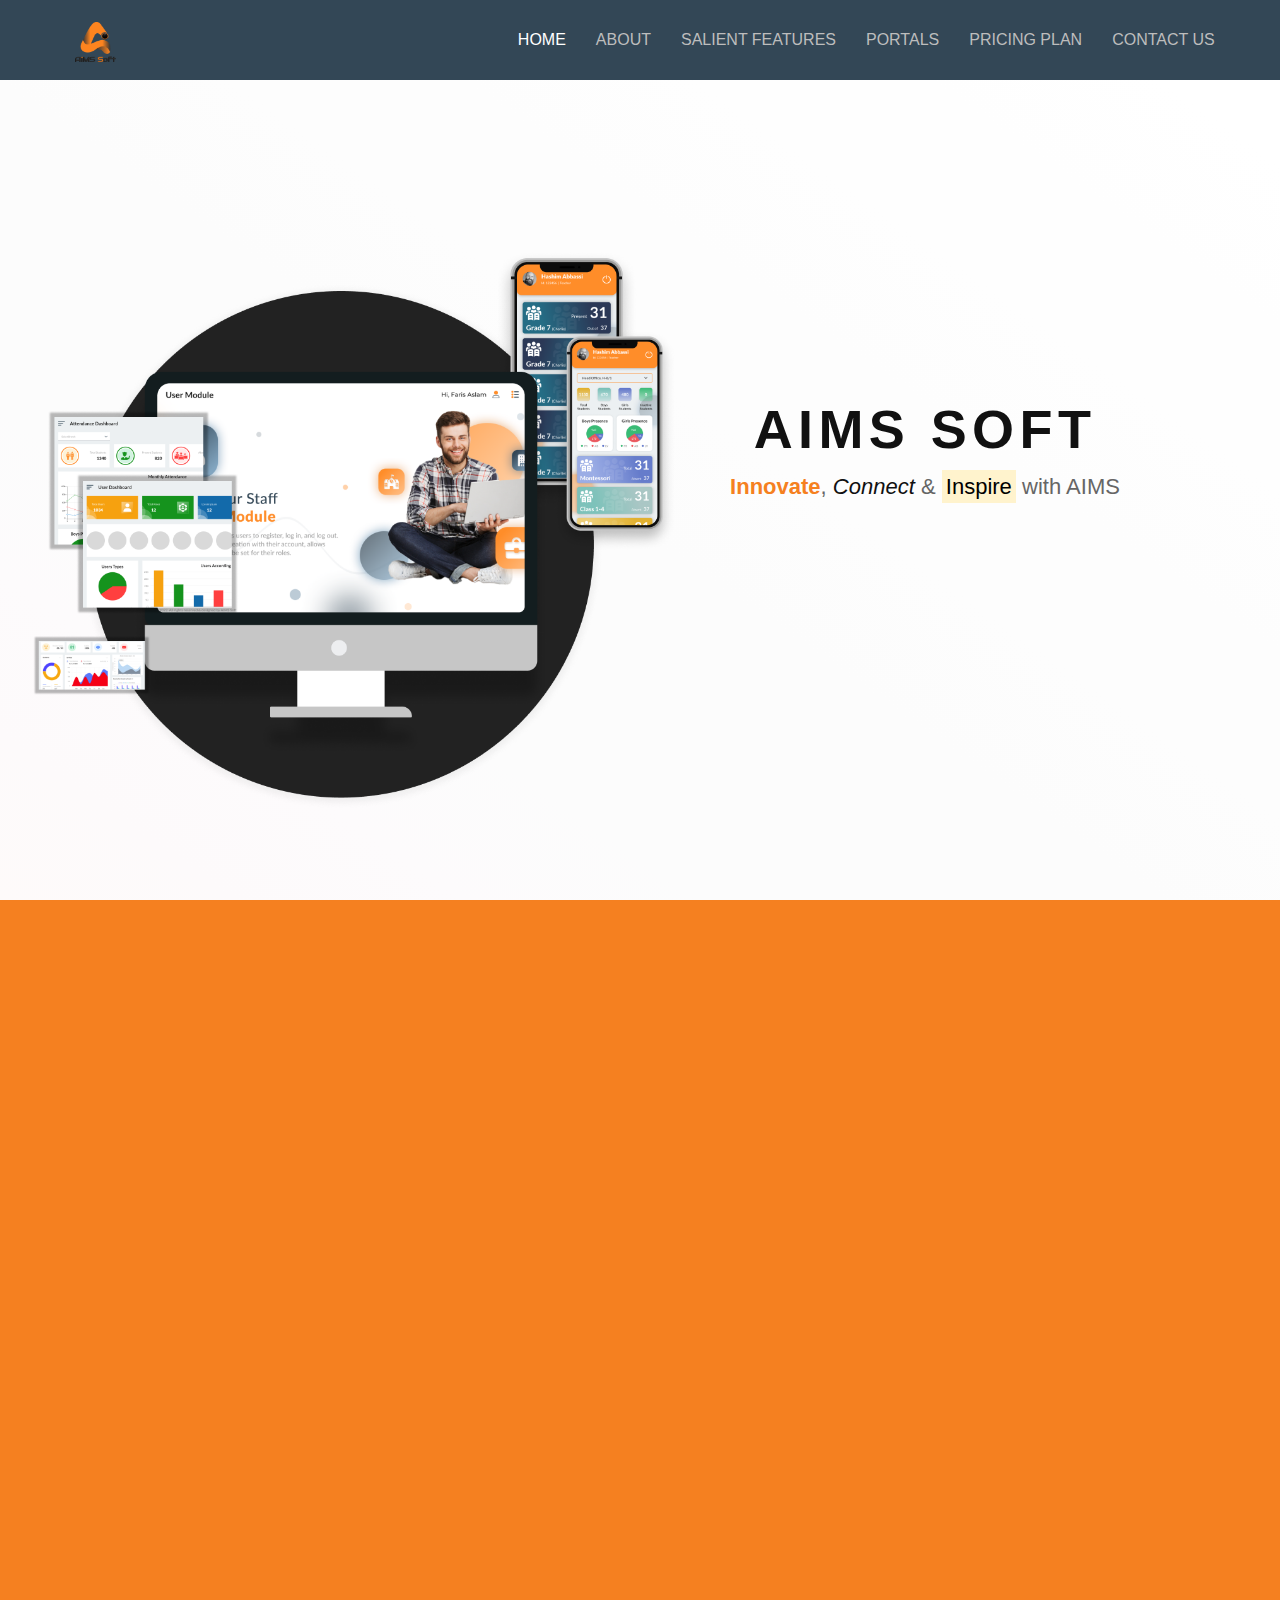
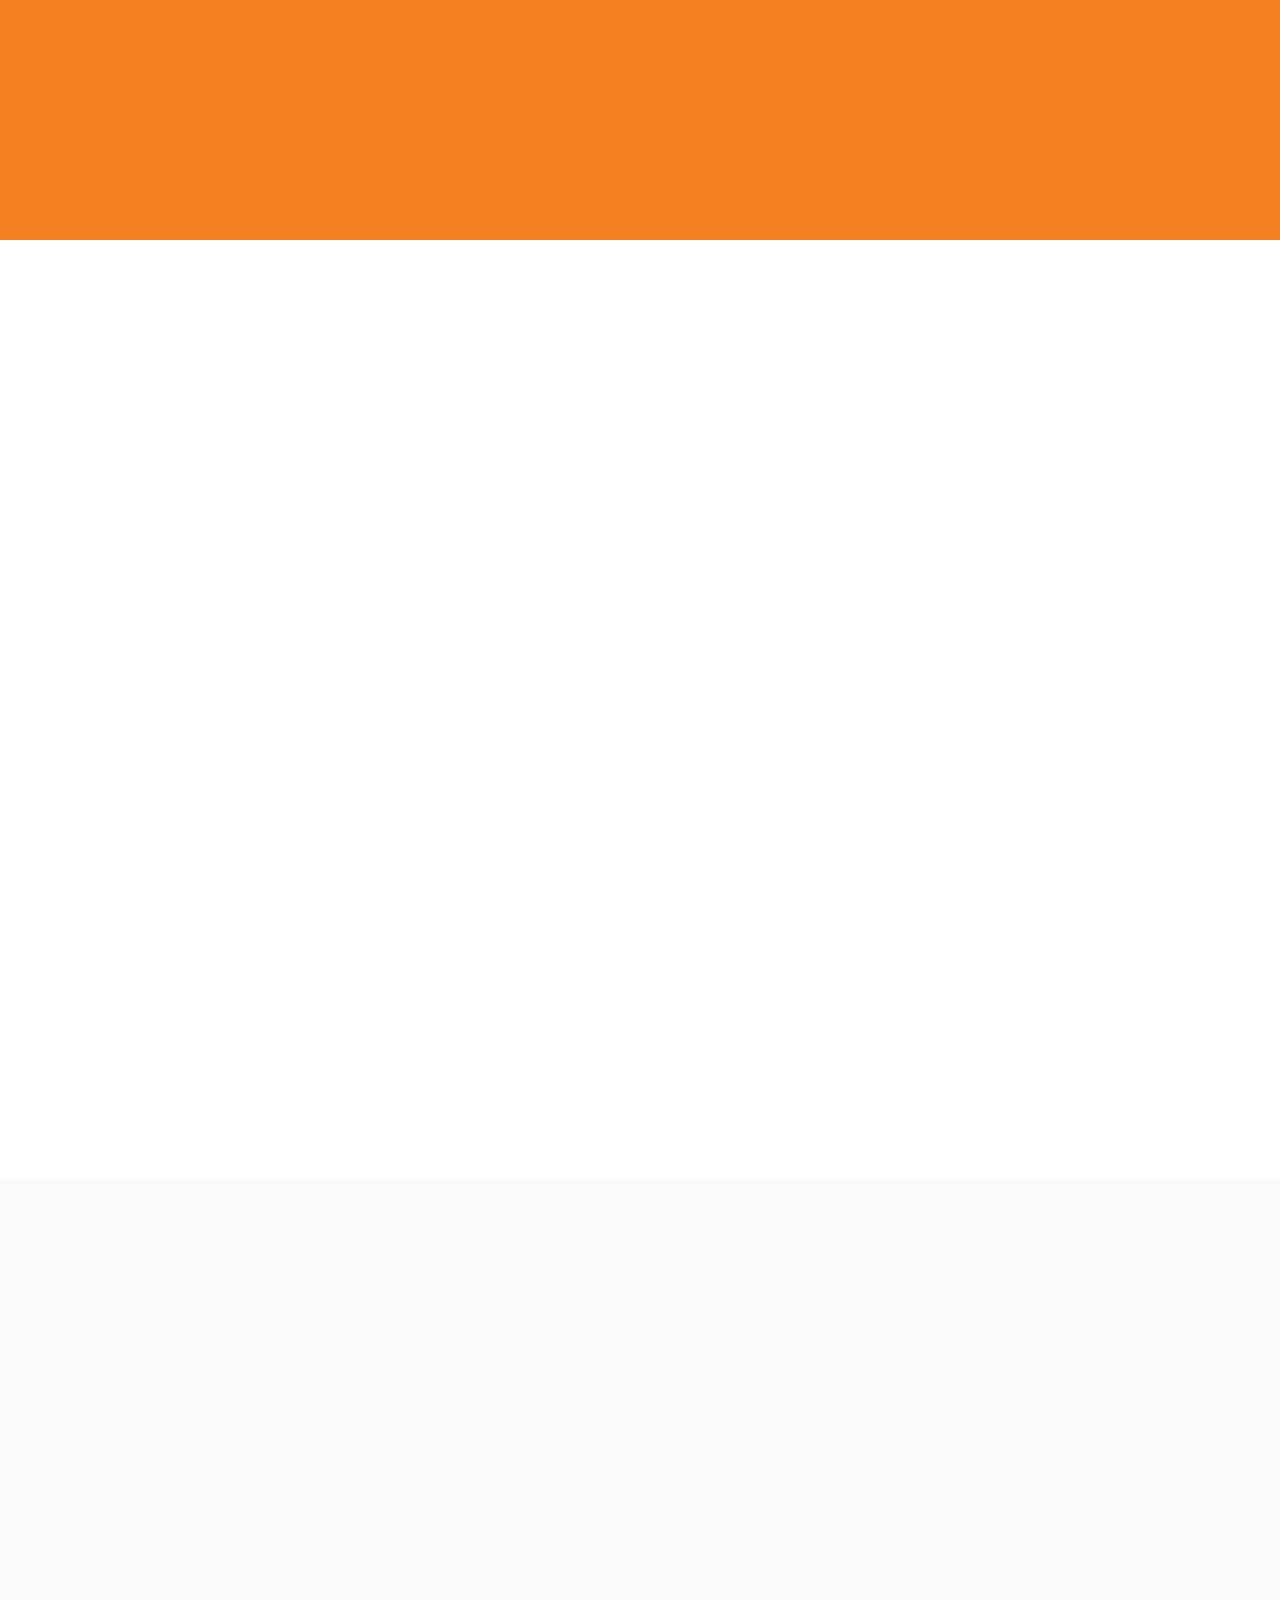
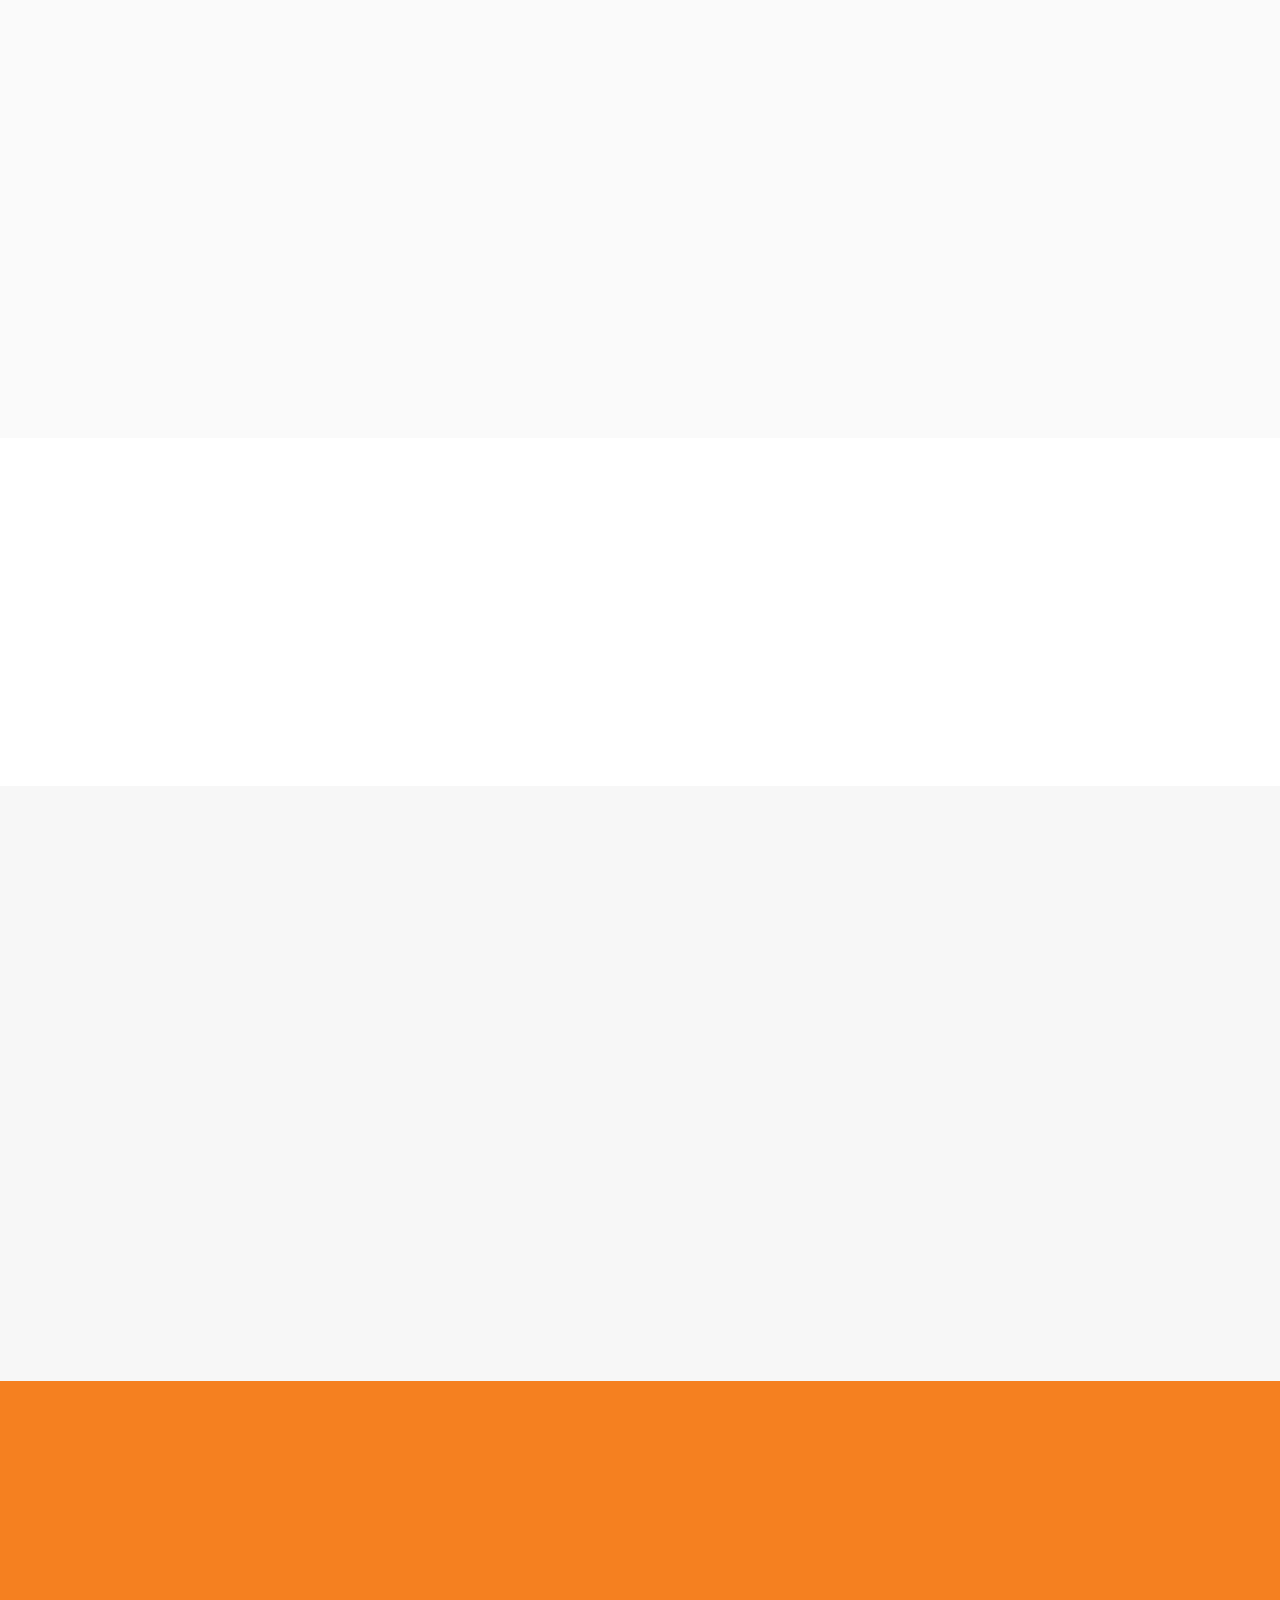
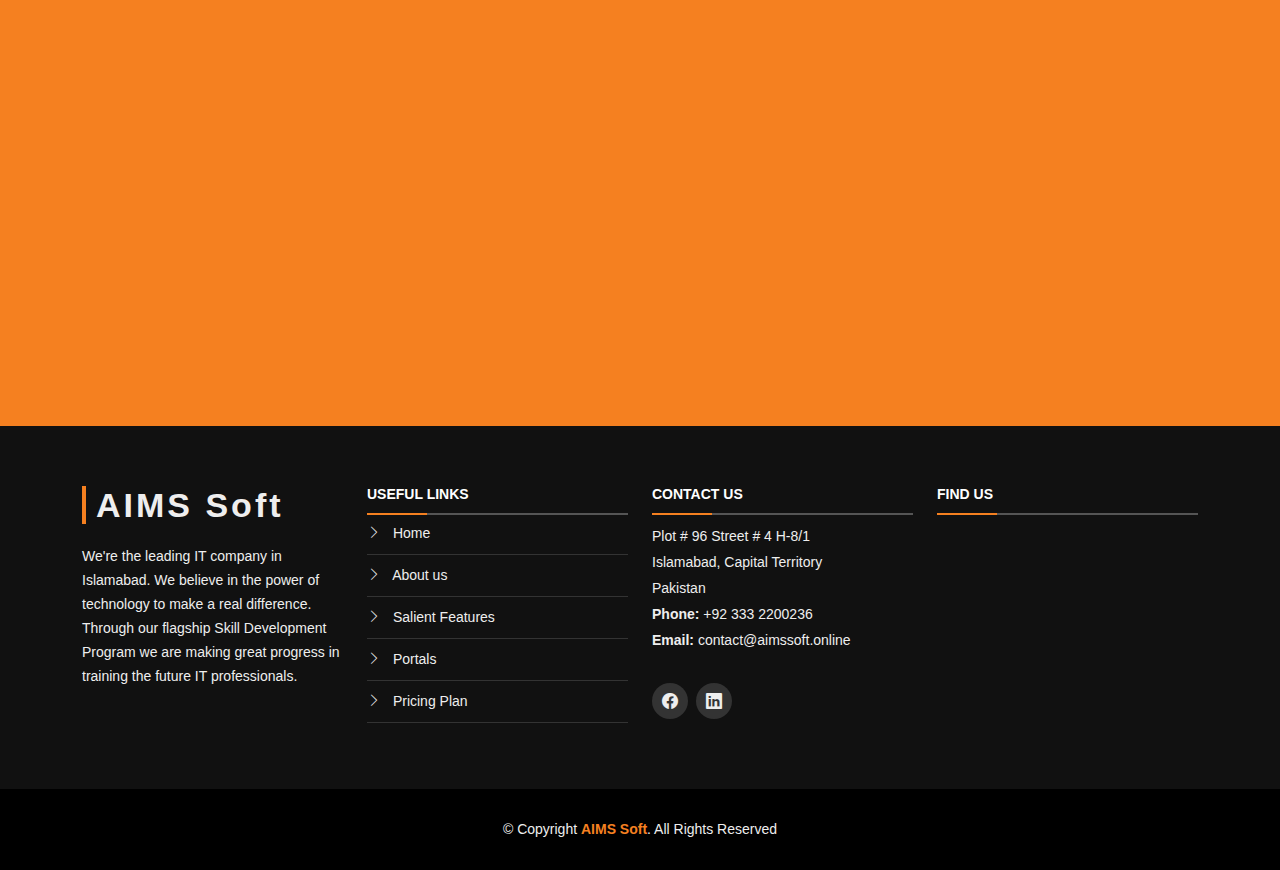
==== school.html @ 1de7d354 "initial commit" ====
<!DOCTYPE html>
<html lang="en">
  <head>
    <meta charset="utf-8" />
    <meta content="width=device-width, initial-scale=1.0" name="viewport" />

    <title>AimsSoft</title>
    <meta content="" name="description" />
    <meta content="" name="keywords" />

    <!-- Favicons -->
    <link href="assets/img/favicon.png" rel="icon" />
    <link href="assets/img/apple-touch-icon.png" rel="apple-touch-icon" />

    <!-- Google Fonts -->
    <link
      href="https://fonts.googleapis.com/css?family=Open+Sans:300,300i,400,400i,700,700i|Montserrat:300,400,500,700|Dosis:300,400,500,700|Roboto:300,400,500,700"
      rel="stylesheet"
    />

    <!-- Vendor CSS Files -->
    <link href="assets/vendor/animate.css/animate.min.css" rel="stylesheet" />
    <link href="assets/vendor/aos/aos.css" rel="stylesheet" />
    <link
      href="assets/vendor/bootstrap/css/bootstrap.min.css"
      rel="stylesheet"
    />
    <link
      href="assets/vendor/bootstrap-icons/bootstrap-icons.css"
      rel="stylesheet"
    />
    <link
      href="assets/vendor/glightbox/css/glightbox.min.css"
      rel="stylesheet"
    />
    <link href="assets/vendor/swiper/swiper-bundle.min.css" rel="stylesheet" />

    <!-- Template Main CSS File -->
    <link href="assets/css/style.css" rel="stylesheet" />
    <link href="assets/css/products.css" rel="stylesheet" />

    <!-- =======================================================
  * Template Name: BizPage - v5.11.0
  * Template URL: https://bootstrapmade.com/bizpage-bootstrap-business-template/
  * Author: BootstrapMade.com
  * License: https://bootstrapmade.com/license/
  ======================================================== -->
  </head>

  <body>
    <!-- ======= Header ======= -->
    <header
      id="header"
      class="fixed-top d-flex align-items-center header-transparent"
    >
      <div class="container-fluid">
        <div class="row justify-content-center align-items-center">
          <div
            class="col-xl-11 d-flex align-items-center justify-content-between"
          >
            <h1 class="logo">
              <a href="index.html"
                ><img
                  src="assets/img/home/logo1.1.png"
                  width="100%"
                  height="auto"
                  alt=""
              /></a>
            </h1>
            <!-- Uncomment below if you prefer to use an image logo -->
            <!-- <a href="index.html" class="logo"><img src="assets/img/logo.png" alt="" class="img-fluid"></a>-->

            <nav id="navbar" class="navbar">
              <ul>
                <li>
                  <a class="nav-link scrollto active" href="#hero">Home</a>
                </li>
                <li><a class="nav-link scrollto" href="#about">About</a></li>
                <li>
                  <a class="nav-link scrollto" href="#services">Salient Features</a>
                </li>
                <li>
                  <a class="nav-link scrollto" href="#portfolio">Portals</a>
                </li>
                <li>
                  <a class="nav-link scrollto" href="#clients">Pricing Plan</a>
                </li>
                <li>
                  <a class="nav-link scrollto" href="#clients">Contact Us</a>
                </li>
              </ul>
              <i class="bi bi-list mobile-nav-toggle"></i>
            </nav>
            <!-- .navbar -->
          </div>
        </div>
      </div>
    </header>
    <!-- End Header -->

    <!-- ======= hero Section ======= -->
    <section id="hero" class="bg-home">
      <div class="container w-100">
        <div class="row h-100">
        
          <div class="col-md-6">
            <div
              class="d-flex flex-column justify-content-center align-items-center h-100"
            >
              <div class="infinityShape d-flex text-center">
                <img
                  src="assets/img/home/main.png"
                  alt=""
                  height="100%"
                  width="auto"
                />
              </div>
            </div>
          </div>
          <div class="col-md-6 ps-5 pe-5">
            <div class="d-flex flex-column justify-content-center h-100">
              <div class="pt-5 pb-5">
                <h2 class="text-second-color">AIMS SOFT</h2>
                <div class="subheading">
                  <strong class="text-first-color">Innovate</strong>,
                  <em class="text-second-color">Connect</em> &
                  <mark>Inspire</mark> with AIMS
                </div>
              </div>
            </div>
          </div>
        </div>
      </div>
    </section>
    <!-- End Hero Section -->

    <main id="main">
      <!-- ======= About Us Section ======= -->
      <section id="about">
        <div class="container pt-5 pb-5" data-aos="fade-up">
          <div class="d-flex flex-column justify-content-around h-100">
            <header class="section-header-black">
              <div class="row">
                <div class="col-md-3">
                  <div class="row"></div>
                  <div class="row mt-4">
                    <div class="display-large text-white">About Us</div>
                    <div class="subheading text-second-color">
                      <!-- A STARTUP ON A MISSION -->
                      & HOW WE WORK
                    </div>
                  </div>
                  <div class="row">
                    <div class="offset-md-3 col-md-8 mt-5">
                      <div class="row">
                        <div class="col-md-12 mb-5 bg-secondColor box shadow-1">
                          <div class="display-1 text-white">Impactful</div>
                          <div class="top-border-white pb-2"></div>
                          <div class="display-text-2 text-white">
                            These six steps succinctly capture the essence of
                            our development process, and easily understood by
                            clients and stakeholders
                          </div>
                        </div>
                      </div>
                    </div>
                  </div>
                </div>
                <div class="col-md-9">
                  <div class="row">
                    <div class="col-md-4">
                      <img src="assets/img/about/work1.png" alt="" />
                    </div>
                    <div class="col-md-4">
                      <img src="assets/img/about/work2.png" alt="" />
                    </div>
                    <div class="col-md-4">
                      <img src="assets/img/about/work3.png" alt="" />
                    </div>
                  </div>
                  <div class="row mt-5">
                    <div class="col-md-4">
                      <img src="assets/img/about/work4.png" alt="" />
                    </div>
                    <div class="col-md-4">
                      <img src="assets/img/about/work5.png" alt="" />
                    </div>
                    <div class="col-md-4">
                      <img src="assets/img/about/work6.png" alt="" />
                    </div>
                  </div>
                </div>
              </div>
            </header>
            <!-- about us content -->
            <div>
              <!-- <div class="row">
                <div class="offset-md-1 col-md-10">
                  <div class="row">
                    <div class="offset-md-1 col-md-3 mb-5 box">
                      <div class="display-1-white">Multiple Startups.</div>
                      <div class="top-border-orange pb-2"></div>
                      <div class="display-text-2 text-white">
                        Working on multiple startups, our leadership is striving
                        to generate more job opportunities.
                      </div>
                    </div>
                    <div
                      class="offset-md-1 col-md-3 mb-5 box bottom-right-border-orange"
                    >
                      <div class="display-1-white">Tech Driven.</div>
                      <div class="top-border-orange pb-2"></div>
                      <div class="display-text-2 text-white">
                        Keeping software & innovation at the forefront, we
                        believe in technology for change
                      </div>
                    </div>
                  </div>
                </div>
              </div> -->
            </div>
            <div class="section-footer"></div>
          </div>
        </div>
      </section>
      <!-- End About Us Section -->

      <!-- ======= Services Section ======= -->
      <section id="services">
        <div class="container pt-5 pb-5" data-aos="fade-up">
          <div class="row h-100">
            <div class="col-md-4 align-content-center">
              <div
                class="d-flex flex-column h-100 justify-content-center align-items-center"
              >
                <div class="circleShape d-flex justify-content-center">
                  <h2 class="h2White">Services</h2>
                </div>
              </div>
            </div>
            <div class="col-md-7 offset-md-1 align-content-center">
              <div class="d-flex">
                <div class="display-1-1">
                  We Provide
                  <span class="text-first-color"
                    >user-friendly, flexible, scalable</span
                  >
                  Solutions
                </div>
              </div>
              <div class="d-flex">
                <div class="display-large text-second-color">
                  Small Business / ERP Solutions
                </div>
              </div>
              <div class="row h-100">
                <div class="col-md-4 align-content-center">
                  <div class="d-flex flex-column h-100 align-items-center">
                    <div class="box shadow-3">
                      <div class="text-center">
                        <img
                          src="assets/img/services/webApp-1.png"
                          class="pb-3"
                          width="40%"
                          alt=""
                        />
                      </div>

                      <div
                        class="display-3 pt-1 text-center pb-2 top-border-grey"
                      >
                        Web Application
                      </div>
                      <div
                        class="display-text-1 top-border-grey text-second-color pt-2"
                      >
                        <ul>
                          <li>Attractive interface</li>
                          <li>Platform independent</li>
                          <li>Clean & Optimized code</li>
                          <li>Cutting edge technologies</li>
                        </ul>
                      </div>
                      <!-- <div class="discover-more mt-5 text-end"> -->
                        <!-- <a href="">discover more</a> -->
                      <!-- </div> -->
                    </div>
                  </div>
                </div>
                <div class="col-md-4 align-content-center">
                  <div class="d-flex flex-column h-100 align-items-center">
                    <div class="box shadow-3">
                      <div class="text-center">
                        <img
                          src="assets/img/services/mobile-app-1.png"
                          class="pb-3"
                          width="40%"
                          alt=""
                        />
                      </div>

                      <div
                        class="display-3 pt-1 text-center pb-2 top-border-grey"
                      >
                        Mobile Application
                      </div>
                      <div
                        class="display-text-1 top-border-grey text-second-color pt-2"
                      >
                        <ul>
                          <li>Attractive interface</li>
                          <li>Andiod / iOS independent</li>
                          <li>Clean & Optimized code</li>
                          <li>Cutting edge technologies</li>
                        </ul>
                      </div>
                      <!-- <div class="discover-more mt-4 text-end"> -->
                        <!-- <a href="">discover more</a> -->
                      <!-- </div> -->
                    </div>
                  </div>
                </div>
                <div class="col-md-4 align-content-center">
                  <div class="d-flex flex-column h-100 align-items-center">
                    <div class="box shadow-3">
                      <div class="text-center">
                        <img
                          src="assets/img/services/ecommerce-1.png"
                          class="pb-3"
                          width="40%"
                          alt=""
                        />
                      </div>

                      <div
                        class="display-3 pt-1 text-center pb-2 top-border-grey"
                      >
                        E-Commerce
                      </div>
                      <div
                        class="display-text-1 top-border-grey text-second-color pt-2"
                      >
                        <ul>
                          <li>Attractive interface</li>
                          <li>Platform independent</li>
                          <li>Clean & Optimized code</li>
                          <li>Secure payment integration</li>
                          <li>3rd Party Integration</li>
                        </ul>
                      </div>
                      <!-- <div class="discover-more mt-4 text-end"> -->
                        <!-- <a href="">discover more</a> -->
                      <!-- </div> -->
                    </div>
                  </div>
                </div>
              </div>
            </div>
          </div>

          <!-- <header class="section-header wow fadeInUp">
          <h3>Services</h3>
          <p>Laudem latine persequeris id sed, ex fabulas delectus quo. No vel partiendo abhorreant vituperatoribus, ad pro quaestio laboramus. Ei ubique vivendum pro. At ius nisl accusam lorenta zanos paradigno tridexa panatarel.</p>
        </header>

        <div class="row">

          <div class="col-lg-4 col-md-6 box" data-aos="fade-up" data-aos-delay="100">
            <div class="icon"><i class="bi bi-briefcase"></i></div>
            <h4 class="title"><a href="">Lorem Ipsum</a></h4>
            <p class="description">Voluptatum deleniti atque corrupti quos dolores et quas molestias excepturi sint occaecati cupiditate non provident</p>
          </div>
          <div class="col-lg-4 col-md-6 box" data-aos="fade-up" data-aos-delay="200">
            <div class="icon"><i class="bi bi-card-checklist"></i></div>
            <h4 class="title"><a href="">Dolor Sitema</a></h4>
            <p class="description">Minim veniam, quis nostrud exercitation ullamco laboris nisi ut aliquip ex ea commodo consequat tarad limino ata</p>
          </div>
          <div class="col-lg-4 col-md-6 box" data-aos="fade-up" data-aos-delay="300">
            <div class="icon"><i class="bi bi-bar-chart"></i></div>
            <h4 class="title"><a href="">Sed ut perspiciatis</a></h4>
            <p class="description">Duis aute irure dolor in reprehenderit in voluptate velit esse cillum dolore eu fugiat nulla pariatur</p>
          </div>
          <div class="col-lg-4 col-md-6 box" data-aos="fade-up" data-aos-delay="200">
            <div class="icon"><i class="bi bi-binoculars"></i></div>
            <h4 class="title"><a href="">Magni Dolores</a></h4>
            <p class="description">Excepteur sint occaecat cupidatat non proident, sunt in culpa qui officia deserunt mollit anim id est laborum</p>
          </div>
          <div class="col-lg-4 col-md-6 box" data-aos="fade-up" data-aos-delay="300">
            <div class="icon"><i class="bi bi-brightness-high"></i></div>
            <h4 class="title"><a href="">Nemo Enim</a></h4>
            <p class="description">At vero eos et accusamus et iusto odio dignissimos ducimus qui blanditiis praesentium voluptatum deleniti atque</p>
          </div>
          <div class="col-lg-4 col-md-6 box" data-aos="fade-up" data-aos-delay="400">
            <div class="icon"><i class="bi bi-calendar4-week"></i></div>
            <h4 class="title"><a href="">Eiusmod Tempor</a></h4>
            <p class="description">Et harum quidem rerum facilis est et expedita distinctio. Nam libero tempore, cum soluta nobis est eligendi</p>
          </div>

        </div> -->
        </div>
      </section>
      <!-- End Services Section -->

      <!-- ======= Call To Action Section ======= -->
      <!-- <section id="call-to-action">
      <div class="container text-center" data-aos="zoom-in">
        <h3>Call To Action</h3>
        <p> Duis aute irure dolor in reprehenderit in voluptate velit esse cillum dolore eu fugiat nulla pariatur. Excepteur sint occaecat cupidatat non proident, sunt in culpa qui officia deserunt mollit anim id est laborum.</p>
        <a class="cta-btn" href="#">Call To Action</a>
      </div>
    </section>End Call To Action Section -->

      <!-- ======= Skills Section ======= -->
      <!-- <section id="skills">
        <div class="container" data-aos="fade-up">
          <header class="section-header">
            <h3>Our Skills</h3>
            <p>
              Lorem ipsum dolor sit amet, consectetur adipiscing elit, sed do
              eiusmod tempor incididunt ut labore et dolore magna aliqua. Ut
              enim ad minim veniam, quis nostrud exercitation ullamco laboris
              nisi ut aliquip
            </p>
          </header>

          <div class="skills-content">
            <div class="progress">
              <div
                class="progress-bar bg-success"
                role="progressbar"
                aria-valuenow="100"
                aria-valuemin="0"
                aria-valuemax="100"
              >
                <span class="skill">HTML <i class="val">100%</i></span>
              </div>
            </div>

            <div class="progress">
              <div
                class="progress-bar bg-info"
                role="progressbar"
                aria-valuenow="90"
                aria-valuemin="0"
                aria-valuemax="100"
              >
                <span class="skill">CSS <i class="val">90%</i></span>
              </div>
            </div>

            <div class="progress">
              <div
                class="progress-bar bg-warning"
                role="progressbar"
                aria-valuenow="75"
                aria-valuemin="0"
                aria-valuemax="100"
              >
                <span class="skill">JavaScript <i class="val">75%</i></span>
              </div>
            </div>

            <div class="progress">
              <div
                class="progress-bar bg-danger"
                role="progressbar"
                aria-valuenow="55"
                aria-valuemin="0"
                aria-valuemax="100"
              >
                <span class="skill">Photoshop <i class="val">55%</i></span>
              </div>
            </div>
          </div>
        </div>
      </section> -->
      <!-- End Skills Section -->

      <!-- ======= Facts Section ======= -->
      <!-- <section id="facts">
        <div class="container" data-aos="fade-up">
          <header class="section-header">
            <h3>Facts</h3>
            <p>
              Sed ut perspiciatis unde omnis iste natus error sit voluptatem
              accusantium doloremque
            </p>
          </header>

          <div class="row counters">
            <div class="col-lg-3 col-6 text-center">
              <span
                data-purecounter-start="0"
                data-purecounter-end="232"
                data-purecounter-duration="1"
                class="purecounter"
              ></span>
              <p>Clients</p>
            </div>

            <div class="col-lg-3 col-6 text-center">
              <span
                data-purecounter-start="0"
                data-purecounter-end="421"
                data-purecounter-duration="1"
                class="purecounter"
              ></span>
              <p>Projects</p>
            </div>

            <div class="col-lg-3 col-6 text-center">
              <span
                data-purecounter-start="0"
                data-purecounter-end="1364"
                data-purecounter-duration="1"
                class="purecounter"
              ></span>
              <p>Hours Of Support</p>
            </div>

            <div class="col-lg-3 col-6 text-center">
              <span
                data-purecounter-start="0"
                data-purecounter-end="38"
                data-purecounter-duration="1"
                class="purecounter"
              ></span>
              <p>Hard Workers</p>
            </div>
          </div>

          <div class="facts-img">
            <img src="assets/img/facts-img.png" alt="" class="img-fluid" />
          </div>
        </div>
      </section> -->
      <!-- End Facts Section -->

      <!-- ======= Portfolio Section ======= -->
      <section id="portfolio" class="section-bg">
        <div class="container" data-aos="fade-up">
          <div
            class="d-flex flex-column justify-content-between align-content-center mt-5"
          >
            <div class="d-flex justify-content-center">
              <header class="section-header">
                <h3>Our Products</h3>
              </header>
            </div>

            <!-- product slider -->
            <div class="row d-flex align-items-center mt-5">
              <div
                class="col-1 d-flex align-items-center justify-content-center"
              >
                <a
                  role="button"
                  data-bs-target="#carouselExampleIndicators"
                  data-bs-slide="prev"
                >
                  <div class="carousel-nav-icon">
                    <svg
                      xmlns="http://www.w3.org/2000/svg"
                      viewBox="0 0 129 129"
                      xmlns:xlink="http://www.w3.org/1999/xlink"
                    >
                      <path
                        d="m88.6,121.3c0.8,0.8 1.8,1.2 2.9,1.2s2.1-0.4 2.9-1.2c1.6-1.6 1.6-4.2 0-5.8l-51-51 51-51c1.6-1.6 1.6-4.2 0-5.8s-4.2-1.6-5.8,0l-54,53.9c-1.6,1.6-1.6,4.2 0,5.8l54,53.9z"
                      />
                    </svg>
                  </div>
                </a>
              </div>
              <div class="col-10">
                <!--Start carousel-->
                <div
                  id="carouselExampleIndicators"
                  class="carousel slide"
                  data-bs-ride="carousel"
                >
                  <div class="carousel-inner">
                    <div class="carousel-item active">
                      <div class="row">
                        <div
                          style="
                            background-image: url('assets/img/product/product1.png');
                          "
                          class="col-12 col-md d-flex align-items-center justify-content-center"
                        ></div>
                        <div
                          style="
                            background-image: url('assets/img/product/product2.png');
                          "
                          class="col-12 col-md d-flex align-items-center justify-content-center"
                        ></div>
                        <div
                          style="
                            background-image: url('assets/img/product/product3.png');
                          "
                          class="col-12 col-md d-flex align-items-center justify-content-center"
                          class="col-12 col-md d-flex align-items-center justify-content-center"
                        >
                          <h3 class="text-white">Text in the panel.</h3>
                        </div>
                      </div>
                    </div>
                    <div class="carousel-item">
                      <div class="row">
                        <div
                          style="
                            background-image: url('assets/img/product/product4.png');
                          "
                          class="col-12 col-md d-flex align-items-center justify-content-center"
                        ></div>
                        <div
                          style="
                            background-image: url('assets/img/product/product5.png');
                          "
                          class="col-12 col-md d-flex align-items-center justify-content-center"
                        ></div>
                        <div
                          style="
                            background-image: url('assets/img/product/product6.png');
                          "
                          class="col-12 col-md d-flex align-items-center justify-content-center"
                          class="col-12 col-md d-flex align-items-center justify-content-center"
                        ></div>
                      </div>
                    </div>
                    <div class="carousel-item">
                      <div class="row">
                        <div
                          style="
                            background-image: url('assets/img/product/product8.png');
                          "
                          class="col-12 col-md d-flex align-items-center justify-content-center"
                        ></div>
                        <div
                          style="
                            background-image: url('assets/img/product/product7.png');
                          "
                          class="col-12 col-md d-flex align-items-center justify-content-center"
                        ></div>
                        <div
                          style="background-image: url('')"
                          class="col-12 col-md d-flex align-items-center justify-content-center"
                          class="col-12 col-md d-flex align-items-center justify-content-center"
                        ></div>
                      </div>
                    </div>
                  </div>
                </div>
                <!--End carousel-->
              </div>
              <div
                class="col-1 d-flex align-items-center justify-content-center"
              >
                <a
                  role="button"
                  data-bs-target="#carouselExampleIndicators"
                  data-bs-slide="next"
                >
                  <div class="carousel-nav-icon">
                    <svg
                      xmlns="http://www.w3.org/2000/svg"
                      viewBox="0 0 129 129"
                      xmlns:xlink="http://www.w3.org/1999/xlink"
                    >
                      <path
                        d="m40.4,121.3c-0.8,0.8-1.8,1.2-2.9,1.2s-2.1-0.4-2.9-1.2c-1.6-1.6-1.6-4.2 0-5.8l51-51-51-51c-1.6-1.6-1.6-4.2 0-5.8 1.6-1.6 4.2-1.6 5.8,0l53.9,53.9c1.6,1.6 1.6,4.2 0,5.8l-53.9,53.9z"
                      />
                    </svg>
                  </div>
                </a>
              </div>
            </div>
            <!--End carousel-->

            <div>
              <div class="row mt-4">
                <div class="col-md-12 text-center">
                  <strong class="display-4 text-center">Main Features</strong>
                </div>
              </div>

              <div class="row mt-2">
                <div class="col-md-12 text-center">
                  <strong
                    >Every product has some salient features which give a
                    competitive edge to other competitors. Similarly our
                    products have following features:</strong
                  >
                  <div class="row mt-2">
                    <div class="col-md-6">
                      <ul>
                        <li>
                          Well designed according to user experience standards
                        </li>
                        <li>
                          User's sensitive & personal information is secured by
                          multilayers security approches
                        </li>
                      </ul>
                    </div>
                    <div class="col-md-6">
                      <ul>
                        <li>
                          Flexible enough for integration with third party
                          softwares & hardwares
                        </li>
                        <li>
                          Scalable, which accommodate user's future requirements
                        </li>
                      </ul>
                    </div>
                  </div>
                </div>
              </div>
            </div>
          </div>
        </div>
      </section>
      <!-- End Portfolio Section -->

      <!-- ======= Our Clients Section ======= -->
      <section id="clients">
        <div class="container" data-aos="zoom-in">
          <header class="section-header">
            <h3>Our Clients</h3>
          </header>

          <div class="clients-slider swiper">
            <div class="swiper-wrapper align-items-center">
              <div class="swiper-slide">
                <img
                  src="assets/img/clients/client1.png"
                  class="img-fluid"
                  alt=""
                />
              </div>
              <div class="swiper-slide">
                <img
                  src="assets/img/clients/client2.png"
                  class="img-fluid"
                  alt=""
                />
              </div>
              <div class="swiper-slide">
                <img
                  src="assets/img/clients/client3.png"
                  class="img-fluid"
                  alt=""
                />
              </div>
              <div class="swiper-slide">
                <img
                  src="assets/img/clients/client4.png"
                  class="img-fluid"
                  alt=""
                />
              </div>
              <div class="swiper-slide">
                <img
                  src="assets/img/clients/client5.png"
                  class="img-fluid"
                  alt=""
                />
              </div>
              <div class="swiper-slide">
                <img
                  src="assets/img/clients/client6.png"
                  class="img-fluid"
                  alt=""
                />
              </div>
              <div class="swiper-slide">
                <img
                  src="assets/img/clients/client7.png"
                  class="img-fluid"
                  alt=""
                />
              </div>
              <div class="swiper-slide">
                <img
                  src="assets/img/clients/client8.png"
                  class="img-fluid"
                  alt=""
                />
              </div>
            </div>
            <div class="swiper-pagination"></div>
          </div>
        </div>
      </section>
      <!-- End Our Clients Section -->

      <!-- ======= Testimonials Section ======= -->
      <section id="testimonials" class="section-bg">
        <div class="container" data-aos="fade-up">
          <header class="section-header">
            <h3>Testimonials</h3>
          </header>

          <div
            class="testimonials-slider swiper"
            data-aos="fade-up"
            data-aos-delay="100"
          >
            <div class="swiper-wrapper">
              <div class="swiper-slide">
                <div class="testimonial-item">
                  <img
                    src="assets/img/testimonial-1.jpg"
                    class="testimonial-img"
                    alt=""
                  />
                  <h3>Sungreen Fresh</h3>
                  <h4>CEO &amp; Founder</h4>
                  <p>
                    <img
                      src="assets/img/quote-sign-left.png"
                      class="quote-sign-left"
                      alt=""
                    />
                    I can confidently say that working with AIMS Soft has been
                    an exceptional experience from start to finish. Their
                    technical team is highly skilled and knowledgeable, and they
                    consistently go above and beyond to provide excellent
                    service and support. Our POS and mobile app were developed
                    with great attention to detail, and the entire process was
                    seamless and stress-free. I would highly recommend AIMS Soft
                    to anyone looking for a reliable and professional software
                    development company.
                    <img
                      src="assets/img/quote-sign-right.png"
                      class="quote-sign-right"
                      alt=""
                    />
                  </p>
                </div>
              </div>
              <!-- End testimonial item -->
              <!-- End testimonial item -->
              <div class="swiper-slide">
                <div class="testimonial-item">
                  <img
                    src="assets/img/testimonial-2.png"
                    class="testimonial-img"
                    alt=""
                  />
                  <h3>National Highway Authority</h3>
                  <h4>Director (MIS)</h4>
                  <p>
                    <img
                      src="assets/img/quote-sign-left.png"
                      class="quote-sign-left"
                      alt=""
                    />
                    We are thrilled to have worked with AIMS Soft and the
                    Co-Founder on our FMIS and Fixed Assets Register Module for
                    the National Highway Authority. Their technical expertise
                    and dedication to providing exceptional service and support
                    have been critical to the success of our project. The team
                    at AIMS Soft has shown a deep understanding of our needs and
                    have consistently delivered high-quality work on time and
                    within budget. We have complete confidence in their ability
                    to maintain and develop our systems in the future, and we
                    highly recommend their services to anyone in need of a
                    reliable and professional software development company.
                    <img
                      src="assets/img/quote-sign-right.png"
                      class="quote-sign-right"
                      alt=""
                    />
                  </p>
                </div>
              </div>

              <!-- End testimonial item -->
              <!-- Start testimonial item
              <div class="swiper-slide">
                <div class="testimonial-item">
                  <img
                    src="assets/img/testimonial-3.jpg"
                    class="testimonial-img"
                    alt=""
                  />
                  <h3>Jena Karlis</h3>
                  <h4>Store Owner</h4>
                  <p>
                    <img
                      src="assets/img/quote-sign-left.png"
                      class="quote-sign-left"
                      alt=""
                    />
                    Enim nisi quem export duis labore cillum quae magna enim
                    sint quorum nulla quem veniam duis minim tempor labore quem
                    eram duis noster aute amet eram fore quis sint minim.
                    <img
                      src="assets/img/quote-sign-right.png"
                      class="quote-sign-right"
                      alt=""
                    />
                  </p>
                </div>
              </div>
			                 -->

              <!-- End testimonial item -->
              <!-- Start testimonial item

              <div class="swiper-slide">
                <div class="testimonial-item">
                  <img
                    src="assets/img/testimonial-4.jpg"
                    class="testimonial-img"
                    alt=""
                  />
                  <h3>Matt Brandon</h3>
                  <h4>Freelancer</h4>
                  <p>
                    <img
                      src="assets/img/quote-sign-left.png"
                      class="quote-sign-left"
                      alt=""
                    />
                    Fugiat enim eram quae cillum dolore dolor amet nulla culpa
                    multos export minim fugiat minim velit minim dolor enim duis
                    veniam ipsum anim magna sunt elit fore quem dolore labore
                    illum veniam.
                    <img
                      src="assets/img/quote-sign-right.png"
                      class="quote-sign-right"
                      alt=""
                    />
                  </p>
                </div>
              </div>
			  -->
              <!-- End testimonial item -->
              <!-- Start testimonial item 

              <div class="swiper-slide">
                <div class="testimonial-item">
                  <img
                    src="assets/img/testimonial-5.jpg"
                    class="testimonial-img"
                    alt=""
                  />
                  <h3>John Larson</h3>
                  <h4>Entrepreneur</h4>
                  <p>
                    <img
                      src="assets/img/quote-sign-left.png"
                      class="quote-sign-left"
                      alt=""
                    />
                    Quis quorum aliqua sint quem legam fore sunt eram irure
                    aliqua veniam tempor noster veniam enim culpa labore duis
                    sunt culpa nulla illum cillum fugiat legam esse veniam culpa
                    fore nisi cillum quid.
                    <img
                      src="assets/img/quote-sign-right.png"
                      class="quote-sign-right"
                      alt=""
                    />
                  </p>
                </div>
              </div>
			  -->
              <!-- End testimonial item -->
            </div>
            <div class="swiper-pagination"></div>
          </div>
        </div>
      </section>
      <!-- End Testimonials Section -->

      <!-- ======= Team Section ======= -->
      <!-- <section id="team">
        <div class="container" data-aos="fade-up">
          <div class="section-header">
            <h3>Team</h3>
            <p>
              Sed ut perspiciatis unde omnis iste natus error sit voluptatem
              accusantium doloremque
            </p>
          </div>

          <div class="row">
            <div class="col-lg-3 col-md-6">
              <div class="member" data-aos="fade-up" data-aos-delay="100">
                <img src="assets/img/team-1.jpg" class="img-fluid" alt="" />
                <div class="member-info">
                  <div class="member-info-content">
                    <h4>Walter White</h4>
                    <span>Chief Executive Officer</span>
                    <div class="social">
                      <a href=""><i class="bi bi-twitter"></i></a>
                      <a href=""><i class="bi bi-facebook"></i></a>
                      <a href=""><i class="bi bi-instagram"></i></a>
                      <a href=""><i class="bi bi-linkedin"></i></a>
                    </div>
                  </div>
                </div>
              </div>
            </div>

            <div class="col-lg-3 col-md-6">
              <div class="member" data-aos="fade-up" data-aos-delay="200">
                <img src="assets/img/team-2.jpg" class="img-fluid" alt="" />
                <div class="member-info">
                  <div class="member-info-content">
                    <h4>Sarah Jhonson</h4>
                    <span>Product Manager</span>
                    <div class="social">
                      <a href=""><i class="bi bi-twitter"></i></a>
                      <a href=""><i class="bi bi-facebook"></i></a>
                      <a href=""><i class="bi bi-instagram"></i></a>
                      <a href=""><i class="bi bi-linkedin"></i></a>
                    </div>
                  </div>
                </div>
              </div>
            </div>

            <div class="col-lg-3 col-md-6">
              <div class="member" data-aos="fade-up" data-aos-delay="300">
                <img src="assets/img/team-3.jpg" class="img-fluid" alt="" />
                <div class="member-info">
                  <div class="member-info-content">
                    <h4>William Anderson</h4>
                    <span>CTO</span>
                    <div class="social">
                      <a href=""><i class="bi bi-twitter"></i></a>
                      <a href=""><i class="bi bi-facebook"></i></a>
                      <a href=""><i class="bi bi-instagram"></i></a>
                      <a href=""><i class="bi bi-linkedin"></i></a>
                    </div>
                  </div>
                </div>
              </div>
            </div>

            <div class="col-lg-3 col-md-6">
              <div class="member" data-aos="fade-up" data-aos-delay="400">
                <img src="assets/img/team-4.jpg" class="img-fluid" alt="" />
                <div class="member-info">
                  <div class="member-info-content">
                    <h4>Amanda Jepson</h4>
                    <span>Accountant</span>
                    <div class="social">
                      <a href=""><i class="bi bi-twitter"></i></a>
                      <a href=""><i class="bi bi-facebook"></i></a>
                      <a href=""><i class="bi bi-instagram"></i></a>
                      <a href=""><i class="bi bi-linkedin"></i></a>
                    </div>
                  </div>
                </div>
              </div>
            </div>
          </div>
        </div>
      </section> -->
      <!-- End Team Section -->

      <!-- ======= Contact Section ======= -->
      <section id="contact" class="section-bg">
        <div class="container" data-aos="fade-up">
          <div class="section-header-orange mb-3">
            <h3>Contact Us</h3>
            <!-- <p>
              Sed ut perspiciatis unde omnis iste natus error sit voluptatem
              accusantium doloremque
            </p> -->
          </div>

          <!-- <div class="row contact-info">
            <div class="col-md-4">
              <div class="contact-address">
                <i class="bi bi-geo-alt"></i>
                <h3>Address</h3>
                <address>A108 Adam Street, NY 535022, USA</address>
              </div>
            </div>

            <div class="col-md-4">
              <div class="contact-phone">
                <i class="bi bi-phone"></i>
                <h3>Phone Number</h3>
                <p><a href="tel:+155895548855">+1 5589 55488 55</a></p>
              </div>
            </div>

            <div class="col-md-4">
              <div class="contact-email">
                <i class="bi bi-envelope"></i>
                <h3>Email</h3>
                <p><a href="mailto:info@example.com">info@example.com</a></p>
              </div>
            </div>
          </div> -->

          <div class="form">
            <form action="#" method="post" role="form" class="php-email-form">
              <div class="d-flex h-100">
                <div class="flex-fill w-50 p-5">
                  <div
                    class="d-flex justify-content-center flex-column align-content-between"
                  >
                    <div>
                      <div class="pb-2">
                        <span
                          class="display-4 text-white bottom-border-orange-full"
                        >
                          Contact Information
                        </span>
                      </div>
                      <em class="display-text-2 text-first-color">
                        feel free to communicate on any mentioned mean
                      </em>
                    </div>
                    <div>
                      <div class="mt-5">
                        <span class="bi bi-phone text-white pe-3"></span
                        ><strong class="display-text-2 text-white"
                          >+92 333 2200236</strong
                        >
                      </div>
                      <div class="mt-3">
                        <span class="bi bi-envelope text-white pe-3"></span
                        ><strong class="display-text-2 text-white"
                          >contact@amissoft.online</strong
                        >
                      </div>
                      <div class="mt-3 pe-5">
                        <span class="bi bi-geo-alt text-white pe-3"></span
                        ><strong class="display-text-2 text-white"
                          >Plot # 96 Street # 4, H-8/4 Islamabad Captial
                          Territory, Pakistan</strong
                        >
                      </div>
                    </div>
                    <div class="d-flex mt-5">
                      <div class="facebook"></div>
                      <div class="twitter"></div>
                      <div class="linkdin"></div>
                      <div class="insta"></div>
                    </div>
                  </div>
                </div>
                <div class="bg-white flex-fill w-50">
                  <div class="row ps-2 mt-5 pe-2">
                    <div class="col-md-6">
                      <div class="form-group bg-white">
                        <input
                          type="text"
                          name="name"
                          class="form-control"
                          id="name"
                          placeholder="Your Name"
                          required
                        />
                      </div>
                    </div>
                    <div class="col-md-6">
                      <div class="form-group">
                        <input
                          type="email"
                          class="form-control"
                          name="email"
                          id="email"
                          placeholder="Your Email"
                          required
                        />
                      </div>
                    </div>
                  </div>
                  <div class="row ps-2 pe-2">
                    <div class="col-md-12">
                      <div class="form-group">
                        <input
                          type="text"
                          class="form-control"
                          name="subject"
                          id="subject"
                          placeholder="Subject"
                          required
                        />
                      </div>
                    </div>
                  </div>
                  <div class="row ps-2 pe-2">
                    <div class="form-group">
                      <textarea
                        class="form-control"
                        name="message"
                        rows="5"
                        placeholder="Message"
                        required
                      ></textarea>
                    </div>
                    <div class="my-3">
                      <div class="loading">Loading</div>
                      <div class="error-message"></div>
                      <div class="sent-message">
                        Your message has been sent. Thank you!
                      </div>
                    </div>
                  </div>
                  <div class="row ps-2 pe-2 pb-5">
                    <div class="col-md-12 text-end">
                      <button type="submit">Send Message</button>
                    </div>
                  </div>
                </div>
              </div>
            </form>
          </div>
        </div>
      </section>
      <!-- End Contact Section -->
    </main>
    <!-- End #main -->

    <!-- ======= Footer ======= -->
    <footer id="footer">
      <div class="footer-top">
        <div class="container">
          <div class="row">
            <div class="col-lg-3 col-md-6 footer-info">
              <h3>AIMS Soft</h3>
              <p>
                We're the leading IT company in Islamabad. We believe in the
                power of technology to make a real difference. Through our
                flagship Skill Development Program we are making great progress
                in training the future IT professionals.
              </p>
            </div>

            <div class="col-lg-3 col-md-6 footer-links">
              <h4>Useful Links</h4>
              <ul>
                <li>
                  <i class="bi bi-chevron-right"></i> <a href="#">Home</a>
                </li>
                <li>
                  <i class="bi bi-chevron-right"></i> <a href="#">About us</a>
                </li>
                <li>
                  <i class="bi bi-chevron-right"></i> <a href="#">Salient Features</a>
                </li>
                <li>
                  <i class="bi bi-chevron-right"></i>
                  <a href="#">Portals</a>
                </li>
                <li>
                  <i class="bi bi-chevron-right"></i>
                  <a href="#">Pricing Plan</a>
                </li>
              </ul>
            </div>

            <div class="col-lg-3 col-md-6 footer-contact">
              <h4>Contact Us</h4>
              <p>
                Plot # 96 Street # 4 H-8/1<br />
                Islamabad, Capital Territory<br />
                Pakistan <br />
                <strong>Phone:</strong> +92 333 2200236<br />
                <strong>Email:</strong> contact@aimssoft.online<br />
              </p>

              <div class="social-links">
                <!--<a href="#" class="twitter"><i class="bi bi-twitter"></i></a>-->
                <a
                  href="https://www.facebook.com/aimssoft.online"
                  class="facebook"
                  ><i class="bi bi-facebook" target="_blank"></i
                ></a>
                <!--<a href="#" class="instagram"
                  ></a>-->
                <!-- <a href="#" class="instagram"
                  ><i class="bi bi-instagram"></i
                ></a>-->
                <a
                  href="https://www.linkedin.com/company/aims-soft-pak/about/"
                  class="linkedin"
                  target="_blank"
                  ><i class="bi bi-linkedin"></i
                ></a>
              </div>
            </div>

            <div class="col-lg-3 col-md-6 footer-newsletter">
              <h4>Find Us</h4>
              <iframe
                src="https://www.google.com/maps/embed?pb=!1m18!1m12!1m3!1d879.411583496098!2d73.06235982296053!3d33.677469178574164!2m3!1f0!2f0!3f0!3m2!1i1024!2i768!4f13.1!3m3!1m2!1s0x38df953b5e29af5d%3A0x946d52a6b0e9d49e!2sAims%20Soft!5e0!3m2!1sen!2sro!4v1676363731240!5m2!1sen!2sro"
                width="300"
                height="200"
                style="border: 0"
                allowfullscreen=""
                loading="lazy"
                referrerpolicy="no-referrer-when-downgrade"
              ></iframe>
              <!--
              <form action="" method="post">
                <input type="email" name="email" /><input
                  type="submit"
                  value="Subscribe"
                />
              </form>
			  -->
            </div>
          </div>
        </div>
      </div>

      <div class="container">
        <div class="copyright">
          &copy; Copyright <strong class="text-first-color">AIMS Soft</strong>.
          All Rights Reserved
        </div>
        <div class="credits">
          <!--
        All the links in the footer should remain intact.
        You can delete the links only if you purchased the pro version.
        Licensing information: https://bootstrapmade.com/license/
        Purchase the pro version with working PHP/AJAX contact form: https://bootstrapmade.com/buy/?theme=BizPage
      -->
          <!-- Designed by <a href="https://bootstrapmade.com/">BootstrapMade</a> -->
        </div>
      </div>
    </footer>
    <!-- End Footer -->

    <a
      href="#"
      class="back-to-top d-flex align-items-center justify-content-center"
      ><i class="bi bi-arrow-up-short"></i
    ></a>
    <!-- Uncomment below i you want to use a preloader -->
    <!-- <div id="preloader"></div> -->

    <!-- Vendor JS Files -->
    <script src="assets/vendor/purecounter/purecounter_vanilla.js"></script>
    <script src="assets/vendor/aos/aos.js"></script>
    <script src="assets/vendor/bootstrap/js/bootstrap.bundle.min.js"></script>
    <script src="assets/vendor/glightbox/js/glightbox.min.js"></script>
    <script src="assets/vendor/isotope-layout/isotope.pkgd.min.js"></script>
    <script src="assets/vendor/swiper/swiper-bundle.min.js"></script>
    <script src="assets/vendor/waypoints/noframework.waypoints.js"></script>
    <!-- <script src="assets/vendor/php-email-form/validate.js"></script> -->

    <script src="https://code.jquery.com/jquery-3.6.0.min.js"></script>

    <!-- Template Main JS File -->
    <script src="assets/js/main.js"></script>
    <script>
      $(document).ready(function () {
        $(".php-email-form").submit(function (e) {
          e.preventDefault();
          var name = $('input[name="name"]').val();
          var email = $('input[name="email"]').val();
          var subject = $('input[name="subject"]').val();
          var message = $('textarea[name="message"]').val();
          var data = {
            userName: name,
            userEmail: email,
            subject: subject,
            message: message,
            ourEmail: "contact@aimssoft.online",
          };
		  var jsonData = JSON.stringify(data);
          // var data = { userEmail: email };
          $.ajax({
            type: "POST",
            url: "http://135.181.62.34:8095/auth-api/sendEmail",
            data: jsonData,
			contentType: "application/json",
            dataType: "json",
            success: function (data) {
			console.log(data)
              $(".sent-message").show();
			  
              $("input, textarea").val("");

				setTimeout(function() {
				  $(".sent-message").hide();
				}, 3000);
            },
            error: function (data) {
              <!-- $(".error-message").show(); -->
            },
          });
        });
      });
    </script>
  </body>
</html>
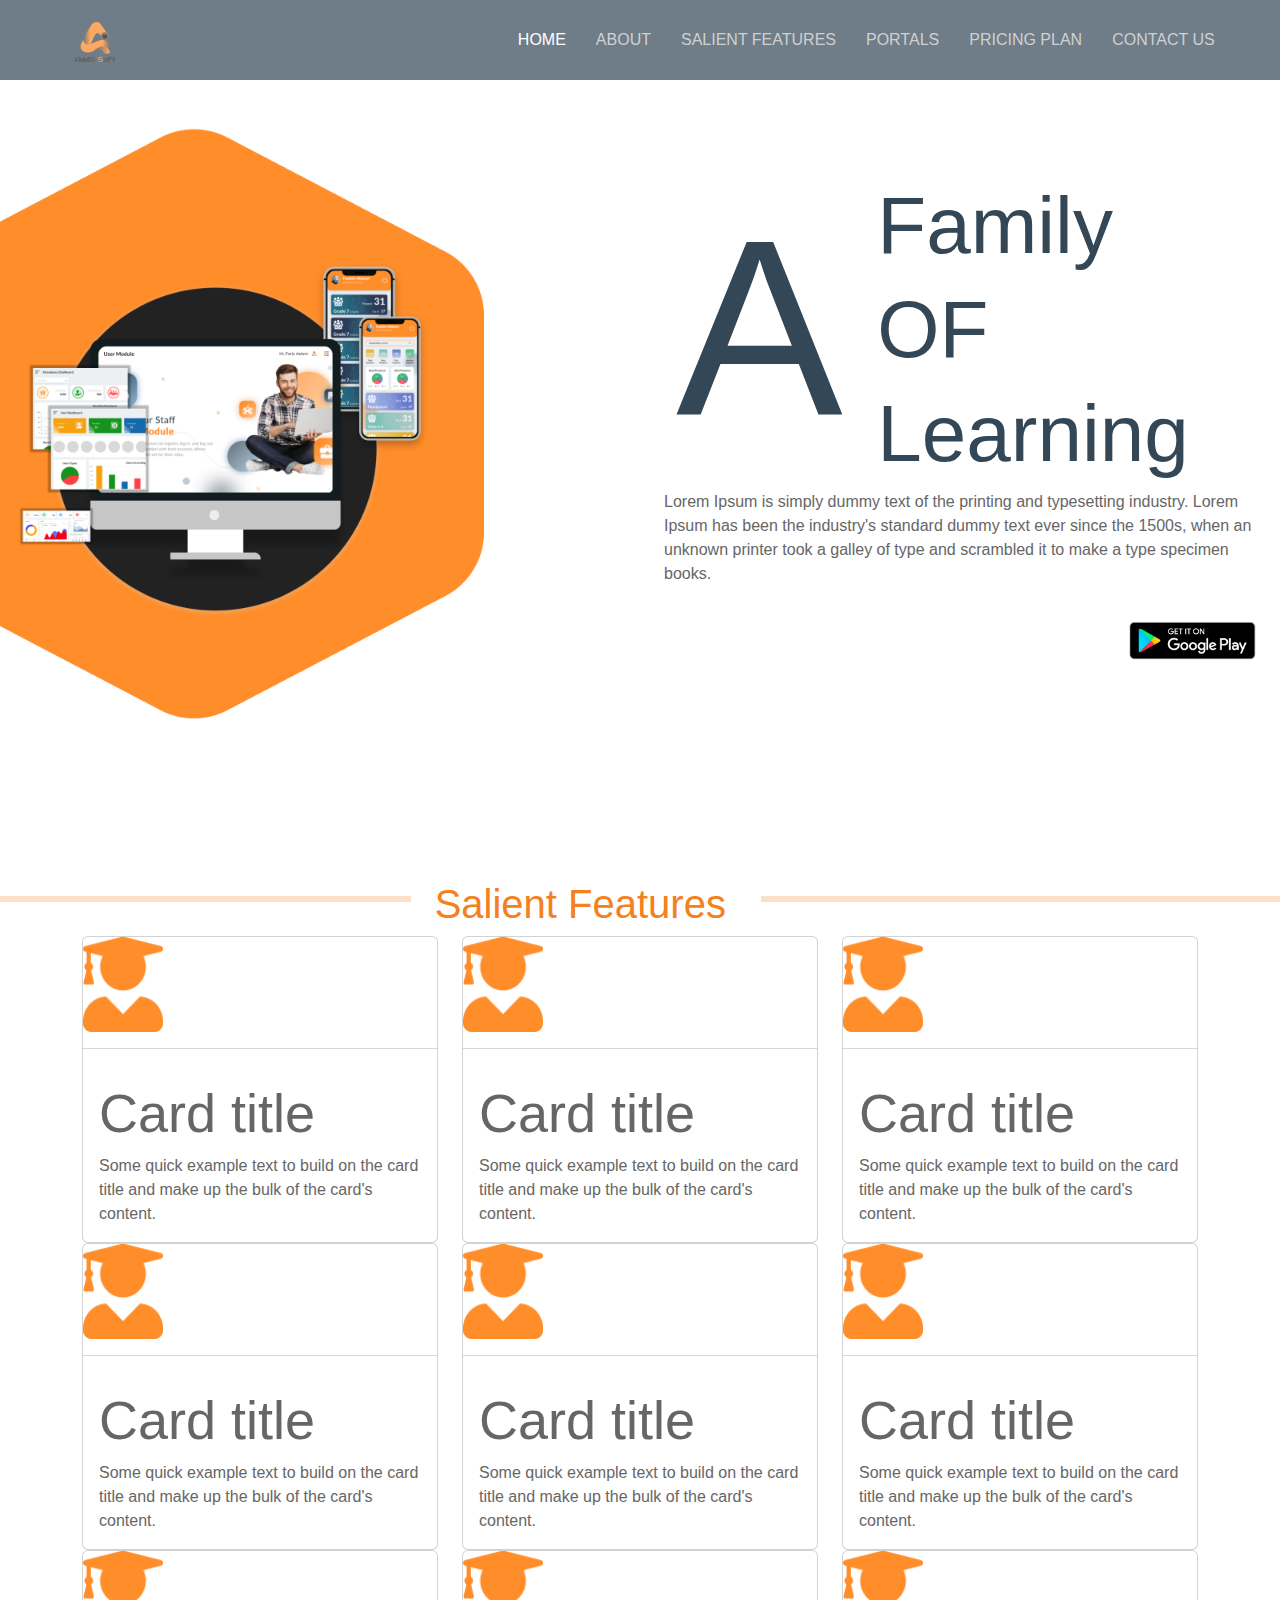
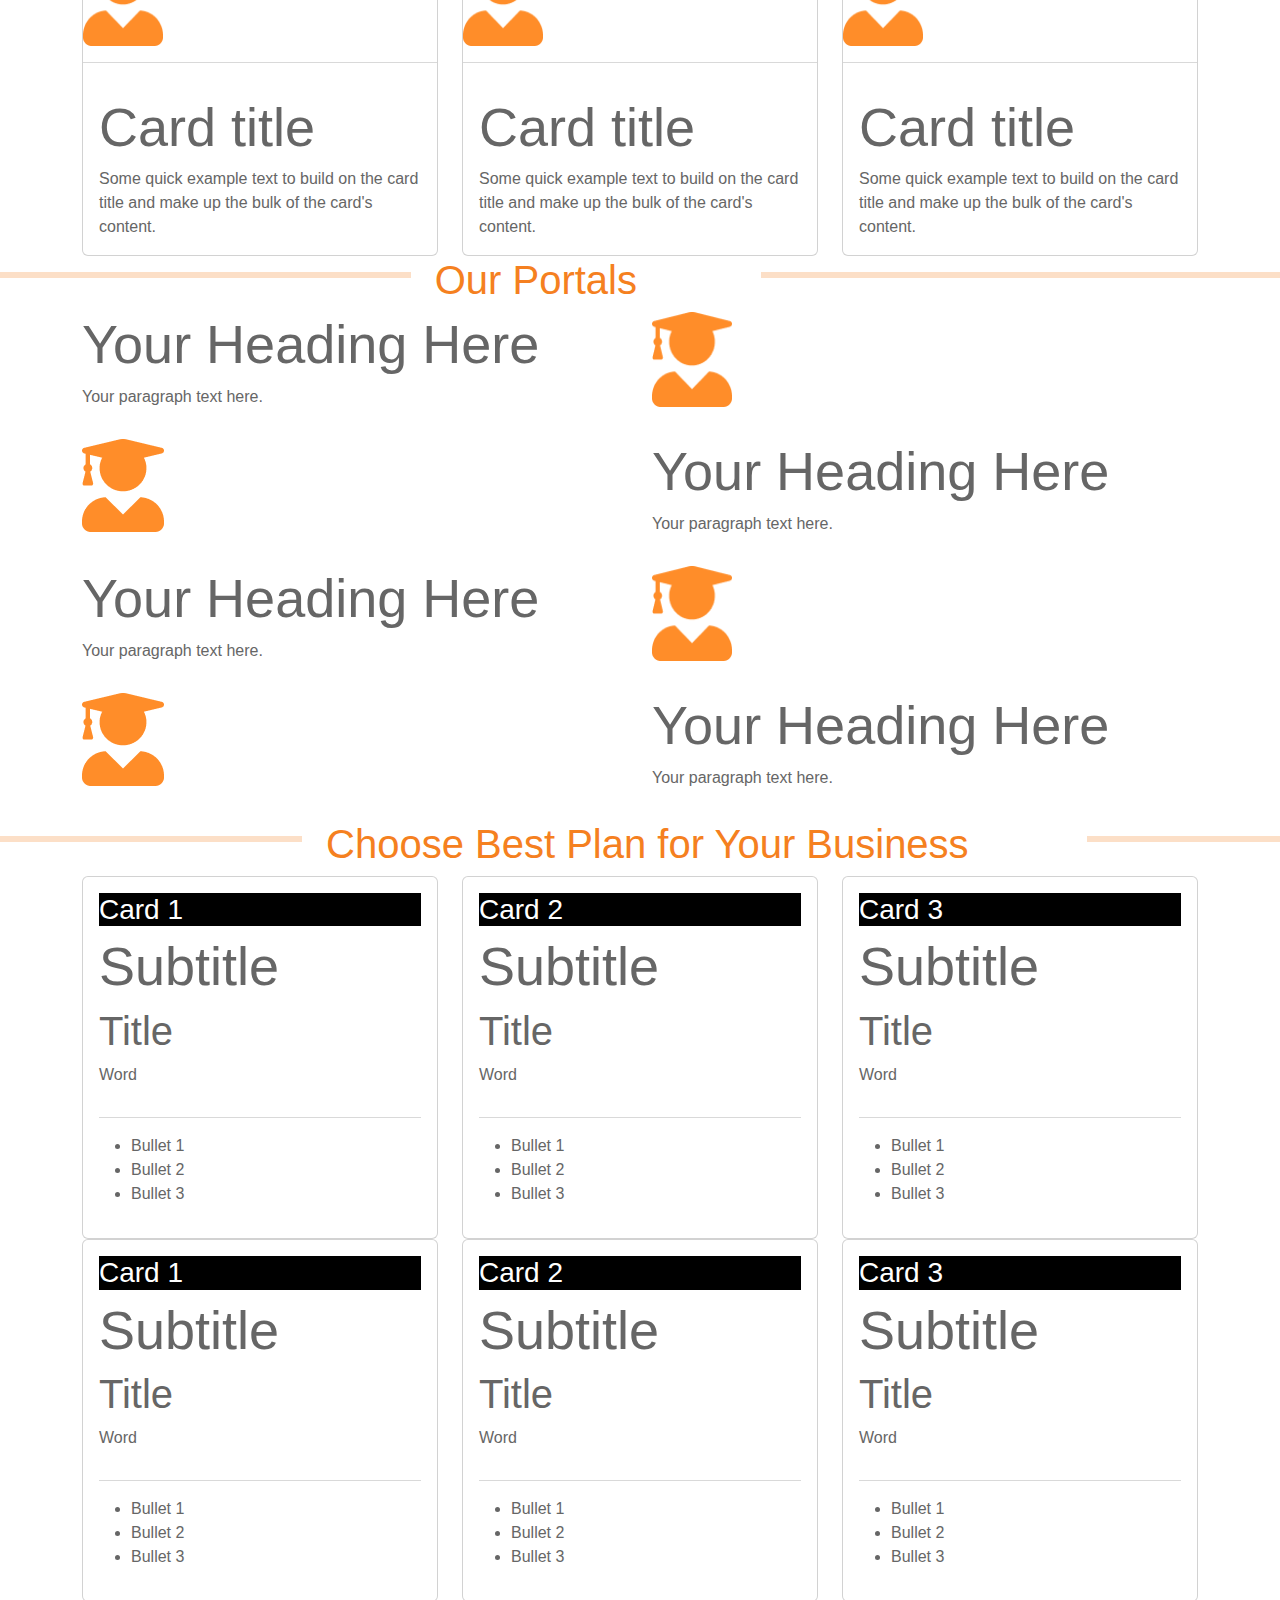
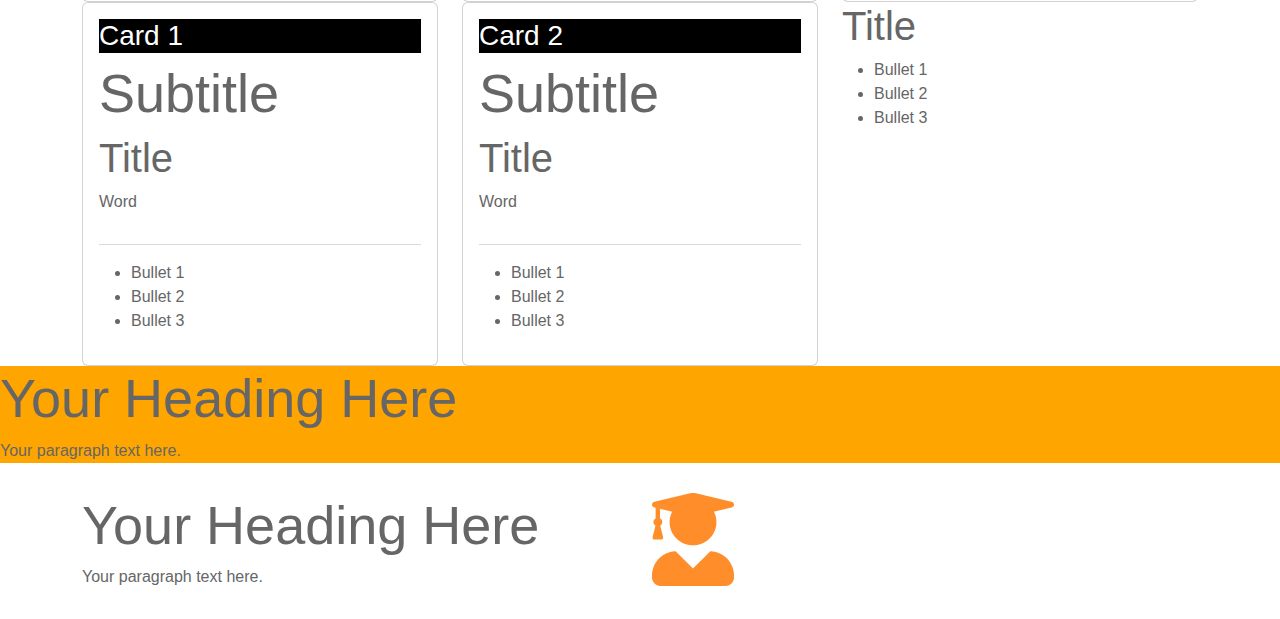
==== commit a16c63ad: "inatial strucutre with space issue" ====
--- a/school.html
+++ b/school.html
@@ -11,6 +11,7 @@
     <!-- Favicons -->
     <link href="assets/img/favicon.png" rel="icon" />
     <link href="assets/img/apple-touch-icon.png" rel="apple-touch-icon" />
+    
 
     <!-- Google Fonts -->
     <link
@@ -38,17 +39,9 @@
     <!-- Template Main CSS File -->
     <link href="assets/css/style.css" rel="stylesheet" />
     <link href="assets/css/products.css" rel="stylesheet" />
-
-    <!-- =======================================================
-  * Template Name: BizPage - v5.11.0
-  * Template URL: https://bootstrapmade.com/bizpage-bootstrap-business-template/
-  * Author: BootstrapMade.com
-  * License: https://bootstrapmade.com/license/
-  ======================================================== -->
   </head>
-
   <body>
-    <!-- ======= Header ======= -->
+    <!-- Top Menu  -->
     <header
       id="header"
       class="fixed-top d-flex align-items-center header-transparent"
@@ -77,7 +70,9 @@
                 </li>
                 <li><a class="nav-link scrollto" href="#about">About</a></li>
                 <li>
-                  <a class="nav-link scrollto" href="#services">Salient Features</a>
+                  <a class="nav-link scrollto" href="#services"
+                    >Salient Features</a
+                  >
                 </li>
                 <li>
                   <a class="nav-link scrollto" href="#portfolio">Portals</a>
@@ -96,1305 +91,493 @@
         </div>
       </div>
     </header>
-    <!-- End Header -->
-
-    <!-- ======= hero Section ======= -->
-    <section id="hero" class="bg-home">
-      <div class="container w-100">
-        <div class="row h-100">
-        
-          <div class="col-md-6">
-            <div
-              class="d-flex flex-column justify-content-center align-items-center h-100"
-            >
-              <div class="infinityShape d-flex text-center">
-                <img
-                  src="assets/img/home/main.png"
-                  alt=""
-                  height="100%"
-                  width="auto"
-                />
-              </div>
-            </div>
-          </div>
-          <div class="col-md-6 ps-5 pe-5">
-            <div class="d-flex flex-column justify-content-center h-100">
-              <div class="pt-5 pb-5">
-                <h2 class="text-second-color">AIMS SOFT</h2>
-                <div class="subheading">
-                  <strong class="text-first-color">Innovate</strong>,
-                  <em class="text-second-color">Connect</em> &
-                  <mark>Inspire</mark> with AIMS
+    <!-- Hero Area -->
+    <div style="margin-top: 120px">
+      <div class="row bg-hero">
+        <div class="col-md-6">
+          <img
+            class="ms-0 justify-content-center"
+            src="assets/img/School/school_name.png"
+            alt=""
+            height="80%"
+            width="auto"
+            style="float: left"
+          />
+        </div>
+        <div class="col-md-6 d-flex justify-content-center align-items-center">
+          <div class="container hero-rightside-container">
+            <div class="container">
+              <div class="row">
+                <div class="col-md-3">
+                  <h1 id="zoomed-A">A</h1>
+                </div>
+                <div class="col-md-1"></div>
+                <div class="col-md-8">
+                  <h1 id="zoomed-text">Family</h1>
+                  <h1 id="zoomed-text">OF</h1>
+                  <h1 id="zoomed-text">Learning</h1>
                 </div>
               </div>
             </div>
-          </div>
-        </div>
-      </div>
-    </section>
-    <!-- End Hero Section -->
-
-    <main id="main">
-      <!-- ======= About Us Section ======= -->
-      <section id="about">
-        <div class="container pt-5 pb-5" data-aos="fade-up">
-          <div class="d-flex flex-column justify-content-around h-100">
-            <header class="section-header-black">
+
+            <div class="row">
+              <div class="col-md-12">
+                <p>
+                  Lorem Ipsum is simply dummy text of the printing and
+                  typesetting industry. Lorem Ipsum has been the industry's
+                  standard dummy text ever since the 1500s, when an unknown
+                  printer took a galley of type and scrambled it to make a type
+                  specimen books.
+                </p>
+              </div>
+            </div>
+
+            <div class="container">
               <div class="row">
+                <div class="col-md-9"></div>
                 <div class="col-md-3">
-                  <div class="row"></div>
-                  <div class="row mt-4">
-                    <div class="display-large text-white">About Us</div>
-                    <div class="subheading text-second-color">
-                      <!-- A STARTUP ON A MISSION -->
-                      & HOW WE WORK
-                    </div>
-                  </div>
-                  <div class="row">
-                    <div class="offset-md-3 col-md-8 mt-5">
-                      <div class="row">
-                        <div class="col-md-12 mb-5 bg-secondColor box shadow-1">
-                          <div class="display-1 text-white">Impactful</div>
-                          <div class="top-border-white pb-2"></div>
-                          <div class="display-text-2 text-white">
-                            These six steps succinctly capture the essence of
-                            our development process, and easily understood by
-                            clients and stakeholders
-                          </div>
-                        </div>
-                      </div>
-                    </div>
-                  </div>
-                </div>
-                <div class="col-md-9">
-                  <div class="row">
-                    <div class="col-md-4">
-                      <img src="assets/img/about/work1.png" alt="" />
-                    </div>
-                    <div class="col-md-4">
-                      <img src="assets/img/about/work2.png" alt="" />
-                    </div>
-                    <div class="col-md-4">
-                      <img src="assets/img/about/work3.png" alt="" />
-                    </div>
-                  </div>
-                  <div class="row mt-5">
-                    <div class="col-md-4">
-                      <img src="assets/img/about/work4.png" alt="" />
-                    </div>
-                    <div class="col-md-4">
-                      <img src="assets/img/about/work5.png" alt="" />
-                    </div>
-                    <div class="col-md-4">
-                      <img src="assets/img/about/work6.png" alt="" />
-                    </div>
-                  </div>
+                  <img
+                    src="assets/img/School/play-store-logo.png"
+                    alt="School Image"
+                    style="width: 100%"
+                  />
                 </div>
               </div>
-            </header>
-            <!-- about us content -->
-            <div>
-              <!-- <div class="row">
-                <div class="offset-md-1 col-md-10">
-                  <div class="row">
-                    <div class="offset-md-1 col-md-3 mb-5 box">
-                      <div class="display-1-white">Multiple Startups.</div>
-                      <div class="top-border-orange pb-2"></div>
-                      <div class="display-text-2 text-white">
-                        Working on multiple startups, our leadership is striving
-                        to generate more job opportunities.
-                      </div>
-                    </div>
-                    <div
-                      class="offset-md-1 col-md-3 mb-5 box bottom-right-border-orange"
-                    >
-                      <div class="display-1-white">Tech Driven.</div>
-                      <div class="top-border-orange pb-2"></div>
-                      <div class="display-text-2 text-white">
-                        Keeping software & innovation at the forefront, we
-                        believe in technology for change
-                      </div>
-                    </div>
-                  </div>
-                </div>
-              </div> -->
-            </div>
-            <div class="section-footer"></div>
-          </div>
-        </div>
-      </section>
-      <!-- End About Us Section -->
-
-      <!-- ======= Services Section ======= -->
-      <section id="services">
-        <div class="container pt-5 pb-5" data-aos="fade-up">
-          <div class="row h-100">
-            <div class="col-md-4 align-content-center">
-              <div
-                class="d-flex flex-column h-100 justify-content-center align-items-center"
-              >
-                <div class="circleShape d-flex justify-content-center">
-                  <h2 class="h2White">Services</h2>
-                </div>
-              </div>
-            </div>
-            <div class="col-md-7 offset-md-1 align-content-center">
-              <div class="d-flex">
-                <div class="display-1-1">
-                  We Provide
-                  <span class="text-first-color"
-                    >user-friendly, flexible, scalable</span
-                  >
-                  Solutions
-                </div>
-              </div>
-              <div class="d-flex">
-                <div class="display-large text-second-color">
-                  Small Business / ERP Solutions
-                </div>
-              </div>
-              <div class="row h-100">
-                <div class="col-md-4 align-content-center">
-                  <div class="d-flex flex-column h-100 align-items-center">
-                    <div class="box shadow-3">
-                      <div class="text-center">
-                        <img
-                          src="assets/img/services/webApp-1.png"
-                          class="pb-3"
-                          width="40%"
-                          alt=""
-                        />
-                      </div>
-
-                      <div
-                        class="display-3 pt-1 text-center pb-2 top-border-grey"
-                      >
-                        Web Application
-                      </div>
-                      <div
-                        class="display-text-1 top-border-grey text-second-color pt-2"
-                      >
-                        <ul>
-                          <li>Attractive interface</li>
-                          <li>Platform independent</li>
-                          <li>Clean & Optimized code</li>
-                          <li>Cutting edge technologies</li>
-                        </ul>
-                      </div>
-                      <!-- <div class="discover-more mt-5 text-end"> -->
-                        <!-- <a href="">discover more</a> -->
-                      <!-- </div> -->
-                    </div>
-                  </div>
-                </div>
-                <div class="col-md-4 align-content-center">
-                  <div class="d-flex flex-column h-100 align-items-center">
-                    <div class="box shadow-3">
-                      <div class="text-center">
-                        <img
-                          src="assets/img/services/mobile-app-1.png"
-                          class="pb-3"
-                          width="40%"
-                          alt=""
-                        />
-                      </div>
-
-                      <div
-                        class="display-3 pt-1 text-center pb-2 top-border-grey"
-                      >
-                        Mobile Application
-                      </div>
-                      <div
-                        class="display-text-1 top-border-grey text-second-color pt-2"
-                      >
-                        <ul>
-                          <li>Attractive interface</li>
-                          <li>Andiod / iOS independent</li>
-                          <li>Clean & Optimized code</li>
-                          <li>Cutting edge technologies</li>
-                        </ul>
-                      </div>
-                      <!-- <div class="discover-more mt-4 text-end"> -->
-                        <!-- <a href="">discover more</a> -->
-                      <!-- </div> -->
-                    </div>
-                  </div>
-                </div>
-                <div class="col-md-4 align-content-center">
-                  <div class="d-flex flex-column h-100 align-items-center">
-                    <div class="box shadow-3">
-                      <div class="text-center">
-                        <img
-                          src="assets/img/services/ecommerce-1.png"
-                          class="pb-3"
-                          width="40%"
-                          alt=""
-                        />
-                      </div>
-
-                      <div
-                        class="display-3 pt-1 text-center pb-2 top-border-grey"
-                      >
-                        E-Commerce
-                      </div>
-                      <div
-                        class="display-text-1 top-border-grey text-second-color pt-2"
-                      >
-                        <ul>
-                          <li>Attractive interface</li>
-                          <li>Platform independent</li>
-                          <li>Clean & Optimized code</li>
-                          <li>Secure payment integration</li>
-                          <li>3rd Party Integration</li>
-                        </ul>
-                      </div>
-                      <!-- <div class="discover-more mt-4 text-end"> -->
-                        <!-- <a href="">discover more</a> -->
-                      <!-- </div> -->
-                    </div>
-                  </div>
-                </div>
-              </div>
-            </div>
-          </div>
-
-          <!-- <header class="section-header wow fadeInUp">
-          <h3>Services</h3>
-          <p>Laudem latine persequeris id sed, ex fabulas delectus quo. No vel partiendo abhorreant vituperatoribus, ad pro quaestio laboramus. Ei ubique vivendum pro. At ius nisl accusam lorenta zanos paradigno tridexa panatarel.</p>
-        </header>
-
+            </div>
+          </div>
+        </div>
+      </div>
+    </div>
+    <!-- Salient Feature -->
+    <div class="row">
+      <div class="col-md-4">
+        <hr class="orange-line" />
+      </div>
+      <div class="col-md-3 orange-theme-color">
+        <h1>Salient Features</h1>
+      </div>
+      <div class="col-md-5">
+        <hr class="orange-line" />
+      </div>
+    </div>
+    <!-- Cards -->
+    <div class="container">
+      <div class="row">
+        <div class="col-md-4">
+          <div class="card">
+            <img
+              src="assets/img/School/card/user.png"
+              class="card-img-top"
+              alt="Image"
+              style="width: 80px; height: 95px"
+            />
+            <hr />
+            <div class="card-body">
+              <h2 class="card-title">Card title</h2>
+              <p class="card-text">
+                Some quick example text to build on the card title and make up
+                the bulk of the card's content.
+              </p>
+            </div>
+          </div>
+        </div>
+        <div class="col-md-4">
+          <div class="card">
+            <img
+              src="assets/img/School/card/user.png"
+              class="card-img-top"
+              alt="Image"
+              style="width: 80px; height: 95px"
+            />
+            <hr />
+            <div class="card-body">
+              <h2 class="card-title">Card title</h2>
+              <p class="card-text">
+                Some quick example text to build on the card title and make up
+                the bulk of the card's content.
+              </p>
+            </div>
+          </div>
+        </div>
+        <div class="col-md-4">
+          <div class="card">
+            <img
+              src="assets/img/School/card/user.png"
+              class="card-img-top"
+              alt="Image"
+              style="width: 80px; height: 95px"
+            />
+            <hr />
+            <div class="card-body">
+              <h2 class="card-title">Card title</h2>
+              <p class="card-text">
+                Some quick example text to build on the card title and make up
+                the bulk of the card's content.
+              </p>
+            </div>
+          </div>
+        </div>
+      </div>
+      <div class="row">
+        <div class="col-md-4">
+          <div class="card">
+            <img
+              src="assets/img/School/card/user.png"
+              class="card-img-top"
+              alt="Image"
+              style="width: 80px; height: 95px"
+            />
+            <hr />
+            <div class="card-body">
+              <h2 class="card-title">Card title</h2>
+              <p class="card-text">
+                Some quick example text to build on the card title and make up
+                the bulk of the card's content.
+              </p>
+            </div>
+          </div>
+        </div>
+        <div class="col-md-4">
+          <div class="card">
+            <img
+              src="assets/img/School/card/user.png"
+              class="card-img-top"
+              alt="Image"
+              style="width: 80px; height: 95px"
+            />
+            <hr />
+            <div class="card-body">
+              <h2 class="card-title">Card title</h2>
+              <p class="card-text">
+                Some quick example text to build on the card title and make up
+                the bulk of the card's content.
+              </p>
+            </div>
+          </div>
+        </div>
+        <div class="col-md-4">
+          <div class="card">
+            <img
+              src="assets/img/School/card/user.png"
+              class="card-img-top"
+              alt="Image"
+              style="width: 80px; height: 95px"
+            />
+            <hr />
+            <div class="card-body">
+              <h2 class="card-title">Card title</h2>
+              <p class="card-text">
+                Some quick example text to build on the card title and make up
+                the bulk of the card's content.
+              </p>
+            </div>
+          </div>
+        </div>
+      </div>
+      <div class="row">
+        <div class="col-md-4">
+          <div class="card">
+            <img
+              src="assets/img/School/card/user.png"
+              class="card-img-top"
+              alt="Image"
+              style="width: 80px; height: 95px"
+            />
+            <hr />
+            <div class="card-body">
+              <h2 class="card-title">Card title</h2>
+              <p class="card-text">
+                Some quick example text to build on the card title and make up
+                the bulk of the card's content.
+              </p>
+            </div>
+          </div>
+        </div>
+        <div class="col-md-4">
+          <div class="card">
+            <img
+              src="assets/img/School/card/user.png"
+              class="card-img-top"
+              alt="Image"
+              style="width: 80px; height: 95px"
+            />
+            <hr />
+            <div class="card-body">
+              <h2 class="card-title">Card title</h2>
+              <p class="card-text">
+                Some quick example text to build on the card title and make up
+                the bulk of the card's content.
+              </p>
+            </div>
+          </div>
+        </div>
+        <div class="col-md-4">
+          <div class="card">
+            <img
+              src="assets/img/School/card/user.png"
+              class="card-img-top"
+              alt="Image"
+              style="width: 80px; height: 95px"
+            />
+            <hr />
+            <div class="card-body">
+              <h2 class="card-title">Card title</h2>
+              <p class="card-text">
+                Some quick example text to build on the card title and make up
+                the bulk of the card's content.
+              </p>
+            </div>
+          </div>
+        </div>
+      </div>
+    </div>
+    <!-- Our Portals -->
+    <div class="row">
+      <div class="col-md-4">
+        <hr class="orange-line" />
+      </div>
+      <div class="col-md-3 orange-theme-color">
+        <h1>Our Portals</h1>
+      </div>
+      <div class="col-md-5">
+        <hr class="orange-line" />
+      </div>
+    </div>
+    <!-- portal section 1 -->
+    <div class="container">
+      <div class="row">
+        <div class="col-md-6">
+          <h2>Your Heading Here</h2>
+          <p>Your paragraph text here.</p>
+        </div>
+        <div class="col-md-6">
+          <img
+            src="assets/img/School/card/user.png"
+            alt="Image"
+            style="width: 80px; height: 95px"
+          />
+        </div>
+      </div>
+    </div>
+    <!-- portal section 2 -->
+    <div class="container">
+      <div class="row">
+        <div class="col-md-6">
+          <img src="assets/img/School/card/user.png" alt="Image"  />
+        </div>
+        <div class="col-md-6">
+          <h2>Your Heading Here</h2>
+          <p>Your paragraph text here.</p>
+        </div>
+      </div>
+    </div>
+    <!-- portal section 3 -->
+    <div class="container">
+      <div class="row">
+        <div class="col-md-6">
+          <h2>Your Heading Here</h2>
+          <p>Your paragraph text here.</p>
+        </div>
+        <div class="col-md-6">
+          <img
+            src="assets/img/School/card/user.png"
+            alt="Image"
+            style="width: 80px; height: 95px"
+          />
+        </div>
+      </div>
+    </div>
+    <!-- portal section 4 -->
+    <div class="container">
+      <div class="row">
+        <div class="col-md-6">
+          <img src="assets/img/School/card/user.png" alt="Image"  />
+        </div>
+        <div class="col-md-6">
+          <h2>Your Heading Here</h2>
+          <p>Your paragraph text here.</p>
+        </div>
+      </div>
+    </div>
+      <!-- Choose Best Plan for Your Business -->
+      <div class="row">
+        <div class="col-md-3">
+          <hr class="orange-line" />
+        </div>
+        <div class="col-md-7 orange-theme-color">
+          <h1>Choose Best Plan for Your Business</h1>
+        </div>
+        <div class="col-md-2">
+          <hr class="orange-line" />
+        </div>
+      </div>
+      <!-- cards  -->
+      <div class="container">
         <div class="row">
-
-          <div class="col-lg-4 col-md-6 box" data-aos="fade-up" data-aos-delay="100">
-            <div class="icon"><i class="bi bi-briefcase"></i></div>
-            <h4 class="title"><a href="">Lorem Ipsum</a></h4>
-            <p class="description">Voluptatum deleniti atque corrupti quos dolores et quas molestias excepturi sint occaecati cupiditate non provident</p>
-          </div>
-          <div class="col-lg-4 col-md-6 box" data-aos="fade-up" data-aos-delay="200">
-            <div class="icon"><i class="bi bi-card-checklist"></i></div>
-            <h4 class="title"><a href="">Dolor Sitema</a></h4>
-            <p class="description">Minim veniam, quis nostrud exercitation ullamco laboris nisi ut aliquip ex ea commodo consequat tarad limino ata</p>
-          </div>
-          <div class="col-lg-4 col-md-6 box" data-aos="fade-up" data-aos-delay="300">
-            <div class="icon"><i class="bi bi-bar-chart"></i></div>
-            <h4 class="title"><a href="">Sed ut perspiciatis</a></h4>
-            <p class="description">Duis aute irure dolor in reprehenderit in voluptate velit esse cillum dolore eu fugiat nulla pariatur</p>
-          </div>
-          <div class="col-lg-4 col-md-6 box" data-aos="fade-up" data-aos-delay="200">
-            <div class="icon"><i class="bi bi-binoculars"></i></div>
-            <h4 class="title"><a href="">Magni Dolores</a></h4>
-            <p class="description">Excepteur sint occaecat cupidatat non proident, sunt in culpa qui officia deserunt mollit anim id est laborum</p>
-          </div>
-          <div class="col-lg-4 col-md-6 box" data-aos="fade-up" data-aos-delay="300">
-            <div class="icon"><i class="bi bi-brightness-high"></i></div>
-            <h4 class="title"><a href="">Nemo Enim</a></h4>
-            <p class="description">At vero eos et accusamus et iusto odio dignissimos ducimus qui blanditiis praesentium voluptatum deleniti atque</p>
-          </div>
-          <div class="col-lg-4 col-md-6 box" data-aos="fade-up" data-aos-delay="400">
-            <div class="icon"><i class="bi bi-calendar4-week"></i></div>
-            <h4 class="title"><a href="">Eiusmod Tempor</a></h4>
-            <p class="description">Et harum quidem rerum facilis est et expedita distinctio. Nam libero tempore, cum soluta nobis est eligendi</p>
-          </div>
-
-        </div> -->
-        </div>
-      </section>
-      <!-- End Services Section -->
-
-      <!-- ======= Call To Action Section ======= -->
-      <!-- <section id="call-to-action">
-      <div class="container text-center" data-aos="zoom-in">
-        <h3>Call To Action</h3>
-        <p> Duis aute irure dolor in reprehenderit in voluptate velit esse cillum dolore eu fugiat nulla pariatur. Excepteur sint occaecat cupidatat non proident, sunt in culpa qui officia deserunt mollit anim id est laborum.</p>
-        <a class="cta-btn" href="#">Call To Action</a>
-      </div>
-    </section>End Call To Action Section -->
-
-      <!-- ======= Skills Section ======= -->
-      <!-- <section id="skills">
-        <div class="container" data-aos="fade-up">
-          <header class="section-header">
-            <h3>Our Skills</h3>
-            <p>
-              Lorem ipsum dolor sit amet, consectetur adipiscing elit, sed do
-              eiusmod tempor incididunt ut labore et dolore magna aliqua. Ut
-              enim ad minim veniam, quis nostrud exercitation ullamco laboris
-              nisi ut aliquip
-            </p>
-          </header>
-
-          <div class="skills-content">
-            <div class="progress">
-              <div
-                class="progress-bar bg-success"
-                role="progressbar"
-                aria-valuenow="100"
-                aria-valuemin="0"
-                aria-valuemax="100"
-              >
-                <span class="skill">HTML <i class="val">100%</i></span>
-              </div>
-            </div>
-
-            <div class="progress">
-              <div
-                class="progress-bar bg-info"
-                role="progressbar"
-                aria-valuenow="90"
-                aria-valuemin="0"
-                aria-valuemax="100"
-              >
-                <span class="skill">CSS <i class="val">90%</i></span>
-              </div>
-            </div>
-
-            <div class="progress">
-              <div
-                class="progress-bar bg-warning"
-                role="progressbar"
-                aria-valuenow="75"
-                aria-valuemin="0"
-                aria-valuemax="100"
-              >
-                <span class="skill">JavaScript <i class="val">75%</i></span>
-              </div>
-            </div>
-
-            <div class="progress">
-              <div
-                class="progress-bar bg-danger"
-                role="progressbar"
-                aria-valuenow="55"
-                aria-valuemin="0"
-                aria-valuemax="100"
-              >
-                <span class="skill">Photoshop <i class="val">55%</i></span>
-              </div>
-            </div>
-          </div>
-        </div>
-      </section> -->
-      <!-- End Skills Section -->
-
-      <!-- ======= Facts Section ======= -->
-      <!-- <section id="facts">
-        <div class="container" data-aos="fade-up">
-          <header class="section-header">
-            <h3>Facts</h3>
-            <p>
-              Sed ut perspiciatis unde omnis iste natus error sit voluptatem
-              accusantium doloremque
-            </p>
-          </header>
-
-          <div class="row counters">
-            <div class="col-lg-3 col-6 text-center">
-              <span
-                data-purecounter-start="0"
-                data-purecounter-end="232"
-                data-purecounter-duration="1"
-                class="purecounter"
-              ></span>
-              <p>Clients</p>
-            </div>
-
-            <div class="col-lg-3 col-6 text-center">
-              <span
-                data-purecounter-start="0"
-                data-purecounter-end="421"
-                data-purecounter-duration="1"
-                class="purecounter"
-              ></span>
-              <p>Projects</p>
-            </div>
-
-            <div class="col-lg-3 col-6 text-center">
-              <span
-                data-purecounter-start="0"
-                data-purecounter-end="1364"
-                data-purecounter-duration="1"
-                class="purecounter"
-              ></span>
-              <p>Hours Of Support</p>
-            </div>
-
-            <div class="col-lg-3 col-6 text-center">
-              <span
-                data-purecounter-start="0"
-                data-purecounter-end="38"
-                data-purecounter-duration="1"
-                class="purecounter"
-              ></span>
-              <p>Hard Workers</p>
-            </div>
-          </div>
-
-          <div class="facts-img">
-            <img src="assets/img/facts-img.png" alt="" class="img-fluid" />
-          </div>
-        </div>
-      </section> -->
-      <!-- End Facts Section -->
-
-      <!-- ======= Portfolio Section ======= -->
-      <section id="portfolio" class="section-bg">
-        <div class="container" data-aos="fade-up">
-          <div
-            class="d-flex flex-column justify-content-between align-content-center mt-5"
-          >
-            <div class="d-flex justify-content-center">
-              <header class="section-header">
-                <h3>Our Products</h3>
-              </header>
-            </div>
-
-            <!-- product slider -->
-            <div class="row d-flex align-items-center mt-5">
-              <div
-                class="col-1 d-flex align-items-center justify-content-center"
-              >
-                <a
-                  role="button"
-                  data-bs-target="#carouselExampleIndicators"
-                  data-bs-slide="prev"
-                >
-                  <div class="carousel-nav-icon">
-                    <svg
-                      xmlns="http://www.w3.org/2000/svg"
-                      viewBox="0 0 129 129"
-                      xmlns:xlink="http://www.w3.org/1999/xlink"
-                    >
-                      <path
-                        d="m88.6,121.3c0.8,0.8 1.8,1.2 2.9,1.2s2.1-0.4 2.9-1.2c1.6-1.6 1.6-4.2 0-5.8l-51-51 51-51c1.6-1.6 1.6-4.2 0-5.8s-4.2-1.6-5.8,0l-54,53.9c-1.6,1.6-1.6,4.2 0,5.8l54,53.9z"
-                      />
-                    </svg>
-                  </div>
-                </a>
-              </div>
-              <div class="col-10">
-                <!--Start carousel-->
-                <div
-                  id="carouselExampleIndicators"
-                  class="carousel slide"
-                  data-bs-ride="carousel"
-                >
-                  <div class="carousel-inner">
-                    <div class="carousel-item active">
-                      <div class="row">
-                        <div
-                          style="
-                            background-image: url('assets/img/product/product1.png');
-                          "
-                          class="col-12 col-md d-flex align-items-center justify-content-center"
-                        ></div>
-                        <div
-                          style="
-                            background-image: url('assets/img/product/product2.png');
-                          "
-                          class="col-12 col-md d-flex align-items-center justify-content-center"
-                        ></div>
-                        <div
-                          style="
-                            background-image: url('assets/img/product/product3.png');
-                          "
-                          class="col-12 col-md d-flex align-items-center justify-content-center"
-                          class="col-12 col-md d-flex align-items-center justify-content-center"
-                        >
-                          <h3 class="text-white">Text in the panel.</h3>
-                        </div>
-                      </div>
-                    </div>
-                    <div class="carousel-item">
-                      <div class="row">
-                        <div
-                          style="
-                            background-image: url('assets/img/product/product4.png');
-                          "
-                          class="col-12 col-md d-flex align-items-center justify-content-center"
-                        ></div>
-                        <div
-                          style="
-                            background-image: url('assets/img/product/product5.png');
-                          "
-                          class="col-12 col-md d-flex align-items-center justify-content-center"
-                        ></div>
-                        <div
-                          style="
-                            background-image: url('assets/img/product/product6.png');
-                          "
-                          class="col-12 col-md d-flex align-items-center justify-content-center"
-                          class="col-12 col-md d-flex align-items-center justify-content-center"
-                        ></div>
-                      </div>
-                    </div>
-                    <div class="carousel-item">
-                      <div class="row">
-                        <div
-                          style="
-                            background-image: url('assets/img/product/product8.png');
-                          "
-                          class="col-12 col-md d-flex align-items-center justify-content-center"
-                        ></div>
-                        <div
-                          style="
-                            background-image: url('assets/img/product/product7.png');
-                          "
-                          class="col-12 col-md d-flex align-items-center justify-content-center"
-                        ></div>
-                        <div
-                          style="background-image: url('')"
-                          class="col-12 col-md d-flex align-items-center justify-content-center"
-                          class="col-12 col-md d-flex align-items-center justify-content-center"
-                        ></div>
-                      </div>
-                    </div>
-                  </div>
-                </div>
-                <!--End carousel-->
-              </div>
-              <div
-                class="col-1 d-flex align-items-center justify-content-center"
-              >
-                <a
-                  role="button"
-                  data-bs-target="#carouselExampleIndicators"
-                  data-bs-slide="next"
-                >
-                  <div class="carousel-nav-icon">
-                    <svg
-                      xmlns="http://www.w3.org/2000/svg"
-                      viewBox="0 0 129 129"
-                      xmlns:xlink="http://www.w3.org/1999/xlink"
-                    >
-                      <path
-                        d="m40.4,121.3c-0.8,0.8-1.8,1.2-2.9,1.2s-2.1-0.4-2.9-1.2c-1.6-1.6-1.6-4.2 0-5.8l51-51-51-51c-1.6-1.6-1.6-4.2 0-5.8 1.6-1.6 4.2-1.6 5.8,0l53.9,53.9c1.6,1.6 1.6,4.2 0,5.8l-53.9,53.9z"
-                      />
-                    </svg>
-                  </div>
-                </a>
-              </div>
-            </div>
-            <!--End carousel-->
-
-            <div>
-              <div class="row mt-4">
-                <div class="col-md-12 text-center">
-                  <strong class="display-4 text-center">Main Features</strong>
-                </div>
-              </div>
-
-              <div class="row mt-2">
-                <div class="col-md-12 text-center">
-                  <strong
-                    >Every product has some salient features which give a
-                    competitive edge to other competitors. Similarly our
-                    products have following features:</strong
-                  >
-                  <div class="row mt-2">
-                    <div class="col-md-6">
-                      <ul>
-                        <li>
-                          Well designed according to user experience standards
-                        </li>
-                        <li>
-                          User's sensitive & personal information is secured by
-                          multilayers security approches
-                        </li>
-                      </ul>
-                    </div>
-                    <div class="col-md-6">
-                      <ul>
-                        <li>
-                          Flexible enough for integration with third party
-                          softwares & hardwares
-                        </li>
-                        <li>
-                          Scalable, which accommodate user's future requirements
-                        </li>
-                      </ul>
-                    </div>
-                  </div>
-                </div>
-              </div>
-            </div>
-          </div>
-        </div>
-      </section>
-      <!-- End Portfolio Section -->
-
-      <!-- ======= Our Clients Section ======= -->
-      <section id="clients">
-        <div class="container" data-aos="zoom-in">
-          <header class="section-header">
-            <h3>Our Clients</h3>
-          </header>
-
-          <div class="clients-slider swiper">
-            <div class="swiper-wrapper align-items-center">
-              <div class="swiper-slide">
-                <img
-                  src="assets/img/clients/client1.png"
-                  class="img-fluid"
-                  alt=""
-                />
-              </div>
-              <div class="swiper-slide">
-                <img
-                  src="assets/img/clients/client2.png"
-                  class="img-fluid"
-                  alt=""
-                />
-              </div>
-              <div class="swiper-slide">
-                <img
-                  src="assets/img/clients/client3.png"
-                  class="img-fluid"
-                  alt=""
-                />
-              </div>
-              <div class="swiper-slide">
-                <img
-                  src="assets/img/clients/client4.png"
-                  class="img-fluid"
-                  alt=""
-                />
-              </div>
-              <div class="swiper-slide">
-                <img
-                  src="assets/img/clients/client5.png"
-                  class="img-fluid"
-                  alt=""
-                />
-              </div>
-              <div class="swiper-slide">
-                <img
-                  src="assets/img/clients/client6.png"
-                  class="img-fluid"
-                  alt=""
-                />
-              </div>
-              <div class="swiper-slide">
-                <img
-                  src="assets/img/clients/client7.png"
-                  class="img-fluid"
-                  alt=""
-                />
-              </div>
-              <div class="swiper-slide">
-                <img
-                  src="assets/img/clients/client8.png"
-                  class="img-fluid"
-                  alt=""
-                />
-              </div>
-            </div>
-            <div class="swiper-pagination"></div>
-          </div>
-        </div>
-      </section>
-      <!-- End Our Clients Section -->
-
-      <!-- ======= Testimonials Section ======= -->
-      <section id="testimonials" class="section-bg">
-        <div class="container" data-aos="fade-up">
-          <header class="section-header">
-            <h3>Testimonials</h3>
-          </header>
-
-          <div
-            class="testimonials-slider swiper"
-            data-aos="fade-up"
-            data-aos-delay="100"
-          >
-            <div class="swiper-wrapper">
-              <div class="swiper-slide">
-                <div class="testimonial-item">
-                  <img
-                    src="assets/img/testimonial-1.jpg"
-                    class="testimonial-img"
-                    alt=""
-                  />
-                  <h3>Sungreen Fresh</h3>
-                  <h4>CEO &amp; Founder</h4>
-                  <p>
-                    <img
-                      src="assets/img/quote-sign-left.png"
-                      class="quote-sign-left"
-                      alt=""
-                    />
-                    I can confidently say that working with AIMS Soft has been
-                    an exceptional experience from start to finish. Their
-                    technical team is highly skilled and knowledgeable, and they
-                    consistently go above and beyond to provide excellent
-                    service and support. Our POS and mobile app were developed
-                    with great attention to detail, and the entire process was
-                    seamless and stress-free. I would highly recommend AIMS Soft
-                    to anyone looking for a reliable and professional software
-                    development company.
-                    <img
-                      src="assets/img/quote-sign-right.png"
-                      class="quote-sign-right"
-                      alt=""
-                    />
-                  </p>
-                </div>
-              </div>
-              <!-- End testimonial item -->
-              <!-- End testimonial item -->
-              <div class="swiper-slide">
-                <div class="testimonial-item">
-                  <img
-                    src="assets/img/testimonial-2.png"
-                    class="testimonial-img"
-                    alt=""
-                  />
-                  <h3>National Highway Authority</h3>
-                  <h4>Director (MIS)</h4>
-                  <p>
-                    <img
-                      src="assets/img/quote-sign-left.png"
-                      class="quote-sign-left"
-                      alt=""
-                    />
-                    We are thrilled to have worked with AIMS Soft and the
-                    Co-Founder on our FMIS and Fixed Assets Register Module for
-                    the National Highway Authority. Their technical expertise
-                    and dedication to providing exceptional service and support
-                    have been critical to the success of our project. The team
-                    at AIMS Soft has shown a deep understanding of our needs and
-                    have consistently delivered high-quality work on time and
-                    within budget. We have complete confidence in their ability
-                    to maintain and develop our systems in the future, and we
-                    highly recommend their services to anyone in need of a
-                    reliable and professional software development company.
-                    <img
-                      src="assets/img/quote-sign-right.png"
-                      class="quote-sign-right"
-                      alt=""
-                    />
-                  </p>
-                </div>
-              </div>
-
-              <!-- End testimonial item -->
-              <!-- Start testimonial item
-              <div class="swiper-slide">
-                <div class="testimonial-item">
-                  <img
-                    src="assets/img/testimonial-3.jpg"
-                    class="testimonial-img"
-                    alt=""
-                  />
-                  <h3>Jena Karlis</h3>
-                  <h4>Store Owner</h4>
-                  <p>
-                    <img
-                      src="assets/img/quote-sign-left.png"
-                      class="quote-sign-left"
-                      alt=""
-                    />
-                    Enim nisi quem export duis labore cillum quae magna enim
-                    sint quorum nulla quem veniam duis minim tempor labore quem
-                    eram duis noster aute amet eram fore quis sint minim.
-                    <img
-                      src="assets/img/quote-sign-right.png"
-                      class="quote-sign-right"
-                      alt=""
-                    />
-                  </p>
-                </div>
-              </div>
-			                 -->
-
-              <!-- End testimonial item -->
-              <!-- Start testimonial item
-
-              <div class="swiper-slide">
-                <div class="testimonial-item">
-                  <img
-                    src="assets/img/testimonial-4.jpg"
-                    class="testimonial-img"
-                    alt=""
-                  />
-                  <h3>Matt Brandon</h3>
-                  <h4>Freelancer</h4>
-                  <p>
-                    <img
-                      src="assets/img/quote-sign-left.png"
-                      class="quote-sign-left"
-                      alt=""
-                    />
-                    Fugiat enim eram quae cillum dolore dolor amet nulla culpa
-                    multos export minim fugiat minim velit minim dolor enim duis
-                    veniam ipsum anim magna sunt elit fore quem dolore labore
-                    illum veniam.
-                    <img
-                      src="assets/img/quote-sign-right.png"
-                      class="quote-sign-right"
-                      alt=""
-                    />
-                  </p>
-                </div>
-              </div>
-			  -->
-              <!-- End testimonial item -->
-              <!-- Start testimonial item 
-
-              <div class="swiper-slide">
-                <div class="testimonial-item">
-                  <img
-                    src="assets/img/testimonial-5.jpg"
-                    class="testimonial-img"
-                    alt=""
-                  />
-                  <h3>John Larson</h3>
-                  <h4>Entrepreneur</h4>
-                  <p>
-                    <img
-                      src="assets/img/quote-sign-left.png"
-                      class="quote-sign-left"
-                      alt=""
-                    />
-                    Quis quorum aliqua sint quem legam fore sunt eram irure
-                    aliqua veniam tempor noster veniam enim culpa labore duis
-                    sunt culpa nulla illum cillum fugiat legam esse veniam culpa
-                    fore nisi cillum quid.
-                    <img
-                      src="assets/img/quote-sign-right.png"
-                      class="quote-sign-right"
-                      alt=""
-                    />
-                  </p>
-                </div>
-              </div>
-			  -->
-              <!-- End testimonial item -->
-            </div>
-            <div class="swiper-pagination"></div>
-          </div>
-        </div>
-      </section>
-      <!-- End Testimonials Section -->
-
-      <!-- ======= Team Section ======= -->
-      <!-- <section id="team">
-        <div class="container" data-aos="fade-up">
-          <div class="section-header">
-            <h3>Team</h3>
-            <p>
-              Sed ut perspiciatis unde omnis iste natus error sit voluptatem
-              accusantium doloremque
-            </p>
-          </div>
-
+        <div class="col-md-4">
+        <div class="card">
+         <div class="card-body">
+          <h3 style="background-color: black; color: white;">Card 1</h3>
+          <h2>Subtitle</h2>
+          <h1>Title</h1>
+          <p>Word</p>
+          <hr>
+          <ul>
+           <li>Bullet 1</li>
+           <li>Bullet 2</li>
+           <li>Bullet 3</li>
+          </ul>
+         </div>
+        </div>
+        </div>
+        <div class="col-md-4">
+        <div class="card">
+         <div class="card-body">
+          <h3 style="background-color: black; color: white;">Card 2</h3>
+          <h2>Subtitle</h2>
+          <h1>Title</h1>
+          <p>Word</p>
+          <hr>
+          <ul>
+           <li>Bullet 1</li>
+           <li>Bullet 2</li>
+           <li>Bullet 3</li>
+          </ul>
+         </div>
+        </div>
+        </div>
+        <div class="col-md-4">
+        <div class="card">
+         <div class="card-body">
+          <h3 style="background-color: black; color: white;">Card 3</h3>
+          <h2>Subtitle</h2>
+          <h1>Title</h1>
+          <p>Word</p>
+          <hr>
+          <ul>
+           <li>Bullet 1</li>
+           <li>Bullet 2</li>
+           <li>Bullet 3</li>
+          </ul>
+         </div>
+        </div>
+        </div>
+        </div>
+        <div class="row">
+          <div class="col-md-4">
+          <div class="card">
+           <div class="card-body">
+            <h3 style="background-color: black; color: white;">Card 1</h3>
+            <h2>Subtitle</h2>
+            <h1>Title</h1>
+            <p>Word</p>
+            <hr>
+            <ul>
+             <li>Bullet 1</li>
+             <li>Bullet 2</li>
+             <li>Bullet 3</li>
+            </ul>
+           </div>
+          </div>
+          </div>
+          <div class="col-md-4">
+          <div class="card">
+           <div class="card-body">
+            <h3 style="background-color: black; color: white;">Card 2</h3>
+            <h2>Subtitle</h2>
+            <h1>Title</h1>
+            <p>Word</p>
+            <hr>
+            <ul>
+             <li>Bullet 1</li>
+             <li>Bullet 2</li>
+             <li>Bullet 3</li>
+            </ul>
+           </div>
+          </div>
+          </div>
+          <div class="col-md-4">
+          <div class="card">
+           <div class="card-body">
+            <h3 style="background-color: black; color: white;">Card 3</h3>
+            <h2>Subtitle</h2>
+            <h1>Title</h1>
+            <p>Word</p>
+            <hr>
+            <ul>
+             <li>Bullet 1</li>
+             <li>Bullet 2</li>
+             <li>Bullet 3</li>
+            </ul>
+           </div>
+          </div>
+          </div>
+          </div>
           <div class="row">
-            <div class="col-lg-3 col-md-6">
-              <div class="member" data-aos="fade-up" data-aos-delay="100">
-                <img src="assets/img/team-1.jpg" class="img-fluid" alt="" />
-                <div class="member-info">
-                  <div class="member-info-content">
-                    <h4>Walter White</h4>
-                    <span>Chief Executive Officer</span>
-                    <div class="social">
-                      <a href=""><i class="bi bi-twitter"></i></a>
-                      <a href=""><i class="bi bi-facebook"></i></a>
-                      <a href=""><i class="bi bi-instagram"></i></a>
-                      <a href=""><i class="bi bi-linkedin"></i></a>
-                    </div>
-                  </div>
-                </div>
-              </div>
-            </div>
-
-            <div class="col-lg-3 col-md-6">
-              <div class="member" data-aos="fade-up" data-aos-delay="200">
-                <img src="assets/img/team-2.jpg" class="img-fluid" alt="" />
-                <div class="member-info">
-                  <div class="member-info-content">
-                    <h4>Sarah Jhonson</h4>
-                    <span>Product Manager</span>
-                    <div class="social">
-                      <a href=""><i class="bi bi-twitter"></i></a>
-                      <a href=""><i class="bi bi-facebook"></i></a>
-                      <a href=""><i class="bi bi-instagram"></i></a>
-                      <a href=""><i class="bi bi-linkedin"></i></a>
-                    </div>
-                  </div>
-                </div>
-              </div>
-            </div>
-
-            <div class="col-lg-3 col-md-6">
-              <div class="member" data-aos="fade-up" data-aos-delay="300">
-                <img src="assets/img/team-3.jpg" class="img-fluid" alt="" />
-                <div class="member-info">
-                  <div class="member-info-content">
-                    <h4>William Anderson</h4>
-                    <span>CTO</span>
-                    <div class="social">
-                      <a href=""><i class="bi bi-twitter"></i></a>
-                      <a href=""><i class="bi bi-facebook"></i></a>
-                      <a href=""><i class="bi bi-instagram"></i></a>
-                      <a href=""><i class="bi bi-linkedin"></i></a>
-                    </div>
-                  </div>
-                </div>
-              </div>
-            </div>
-
-            <div class="col-lg-3 col-md-6">
-              <div class="member" data-aos="fade-up" data-aos-delay="400">
-                <img src="assets/img/team-4.jpg" class="img-fluid" alt="" />
-                <div class="member-info">
-                  <div class="member-info-content">
-                    <h4>Amanda Jepson</h4>
-                    <span>Accountant</span>
-                    <div class="social">
-                      <a href=""><i class="bi bi-twitter"></i></a>
-                      <a href=""><i class="bi bi-facebook"></i></a>
-                      <a href=""><i class="bi bi-instagram"></i></a>
-                      <a href=""><i class="bi bi-linkedin"></i></a>
-                    </div>
-                  </div>
-                </div>
-              </div>
-            </div>
-          </div>
-        </div>
-      </section> -->
-      <!-- End Team Section -->
-
-      <!-- ======= Contact Section ======= -->
-      <section id="contact" class="section-bg">
-        <div class="container" data-aos="fade-up">
-          <div class="section-header-orange mb-3">
-            <h3>Contact Us</h3>
-            <!-- <p>
-              Sed ut perspiciatis unde omnis iste natus error sit voluptatem
-              accusantium doloremque
-            </p> -->
-          </div>
-
-          <!-- <div class="row contact-info">
             <div class="col-md-4">
-              <div class="contact-address">
-                <i class="bi bi-geo-alt"></i>
-                <h3>Address</h3>
-                <address>A108 Adam Street, NY 535022, USA</address>
-              </div>
-            </div>
-
+            <div class="card">
+             <div class="card-body">
+              <h3 style="background-color: black; color: white;">Card 1</h3>
+              <h2>Subtitle</h2>
+              <h1>Title</h1>
+              <p>Word</p>
+              <hr>
+              <ul>
+               <li>Bullet 1</li>
+               <li>Bullet 2</li>
+               <li>Bullet 3</li>
+              </ul>
+             </div>
+            </div>
+            </div>
             <div class="col-md-4">
-              <div class="contact-phone">
-                <i class="bi bi-phone"></i>
-                <h3>Phone Number</h3>
-                <p><a href="tel:+155895548855">+1 5589 55488 55</a></p>
-              </div>
-            </div>
-
+            <div class="card">
+             <div class="card-body">
+              <h3 style="background-color: black; color: white;">Card 2</h3>
+              <h2>Subtitle</h2>
+              <h1>Title</h1>
+              <p>Word</p>
+              <hr>
+              <ul>
+               <li>Bullet 1</li>
+               <li>Bullet 2</li>
+               <li>Bullet 3</li>
+              </ul>
+             </div>
+            </div>
+            </div>
             <div class="col-md-4">
-              <div class="contact-email">
-                <i class="bi bi-envelope"></i>
-                <h3>Email</h3>
-                <p><a href="mailto:info@example.com">info@example.com</a></p>
-              </div>
-            </div>
-          </div> -->
-
-          <div class="form">
-            <form action="#" method="post" role="form" class="php-email-form">
-              <div class="d-flex h-100">
-                <div class="flex-fill w-50 p-5">
-                  <div
-                    class="d-flex justify-content-center flex-column align-content-between"
-                  >
-                    <div>
-                      <div class="pb-2">
-                        <span
-                          class="display-4 text-white bottom-border-orange-full"
-                        >
-                          Contact Information
-                        </span>
-                      </div>
-                      <em class="display-text-2 text-first-color">
-                        feel free to communicate on any mentioned mean
-                      </em>
-                    </div>
-                    <div>
-                      <div class="mt-5">
-                        <span class="bi bi-phone text-white pe-3"></span
-                        ><strong class="display-text-2 text-white"
-                          >+92 333 2200236</strong
-                        >
-                      </div>
-                      <div class="mt-3">
-                        <span class="bi bi-envelope text-white pe-3"></span
-                        ><strong class="display-text-2 text-white"
-                          >contact@amissoft.online</strong
-                        >
-                      </div>
-                      <div class="mt-3 pe-5">
-                        <span class="bi bi-geo-alt text-white pe-3"></span
-                        ><strong class="display-text-2 text-white"
-                          >Plot # 96 Street # 4, H-8/4 Islamabad Captial
-                          Territory, Pakistan</strong
-                        >
-                      </div>
-                    </div>
-                    <div class="d-flex mt-5">
-                      <div class="facebook"></div>
-                      <div class="twitter"></div>
-                      <div class="linkdin"></div>
-                      <div class="insta"></div>
-                    </div>
-                  </div>
-                </div>
-                <div class="bg-white flex-fill w-50">
-                  <div class="row ps-2 mt-5 pe-2">
-                    <div class="col-md-6">
-                      <div class="form-group bg-white">
-                        <input
-                          type="text"
-                          name="name"
-                          class="form-control"
-                          id="name"
-                          placeholder="Your Name"
-                          required
-                        />
-                      </div>
-                    </div>
-                    <div class="col-md-6">
-                      <div class="form-group">
-                        <input
-                          type="email"
-                          class="form-control"
-                          name="email"
-                          id="email"
-                          placeholder="Your Email"
-                          required
-                        />
-                      </div>
-                    </div>
-                  </div>
-                  <div class="row ps-2 pe-2">
-                    <div class="col-md-12">
-                      <div class="form-group">
-                        <input
-                          type="text"
-                          class="form-control"
-                          name="subject"
-                          id="subject"
-                          placeholder="Subject"
-                          required
-                        />
-                      </div>
-                    </div>
-                  </div>
-                  <div class="row ps-2 pe-2">
-                    <div class="form-group">
-                      <textarea
-                        class="form-control"
-                        name="message"
-                        rows="5"
-                        placeholder="Message"
-                        required
-                      ></textarea>
-                    </div>
-                    <div class="my-3">
-                      <div class="loading">Loading</div>
-                      <div class="error-message"></div>
-                      <div class="sent-message">
-                        Your message has been sent. Thank you!
-                      </div>
-                    </div>
-                  </div>
-                  <div class="row ps-2 pe-2 pb-5">
-                    <div class="col-md-12 text-end">
-                      <button type="submit">Send Message</button>
-                    </div>
-                  </div>
-                </div>
-              </div>
-            </form>
-          </div>
-        </div>
-      </section>
-      <!-- End Contact Section -->
-    </main>
-    <!-- End #main -->
-
-    <!-- ======= Footer ======= -->
-    <footer id="footer">
-      <div class="footer-top">
-        <div class="container">
-          <div class="row">
-            <div class="col-lg-3 col-md-6 footer-info">
-              <h3>AIMS Soft</h3>
-              <p>
-                We're the leading IT company in Islamabad. We believe in the
-                power of technology to make a real difference. Through our
-                flagship Skill Development Program we are making great progress
-                in training the future IT professionals.
-              </p>
-            </div>
-
-            <div class="col-lg-3 col-md-6 footer-links">
-              <h4>Useful Links</h4>
+              <h1>Title</h1>
               <ul>
-                <li>
-                  <i class="bi bi-chevron-right"></i> <a href="#">Home</a>
-                </li>
-                <li>
-                  <i class="bi bi-chevron-right"></i> <a href="#">About us</a>
-                </li>
-                <li>
-                  <i class="bi bi-chevron-right"></i> <a href="#">Salient Features</a>
-                </li>
-                <li>
-                  <i class="bi bi-chevron-right"></i>
-                  <a href="#">Portals</a>
-                </li>
-                <li>
-                  <i class="bi bi-chevron-right"></i>
-                  <a href="#">Pricing Plan</a>
-                </li>
+               <li>Bullet 1</li>
+               <li>Bullet 2</li>
+               <li>Bullet 3</li>
               </ul>
             </div>
-
-            <div class="col-lg-3 col-md-6 footer-contact">
-              <h4>Contact Us</h4>
-              <p>
-                Plot # 96 Street # 4 H-8/1<br />
-                Islamabad, Capital Territory<br />
-                Pakistan <br />
-                <strong>Phone:</strong> +92 333 2200236<br />
-                <strong>Email:</strong> contact@aimssoft.online<br />
-              </p>
-
-              <div class="social-links">
-                <!--<a href="#" class="twitter"><i class="bi bi-twitter"></i></a>-->
-                <a
-                  href="https://www.facebook.com/aimssoft.online"
-                  class="facebook"
-                  ><i class="bi bi-facebook" target="_blank"></i
-                ></a>
-                <!--<a href="#" class="instagram"
-                  ></a>-->
-                <!-- <a href="#" class="instagram"
-                  ><i class="bi bi-instagram"></i
-                ></a>-->
-                <a
-                  href="https://www.linkedin.com/company/aims-soft-pak/about/"
-                  class="linkedin"
-                  target="_blank"
-                  ><i class="bi bi-linkedin"></i
-                ></a>
-              </div>
-            </div>
-
-            <div class="col-lg-3 col-md-6 footer-newsletter">
-              <h4>Find Us</h4>
-              <iframe
-                src="https://www.google.com/maps/embed?pb=!1m18!1m12!1m3!1d879.411583496098!2d73.06235982296053!3d33.677469178574164!2m3!1f0!2f0!3f0!3m2!1i1024!2i768!4f13.1!3m3!1m2!1s0x38df953b5e29af5d%3A0x946d52a6b0e9d49e!2sAims%20Soft!5e0!3m2!1sen!2sro!4v1676363731240!5m2!1sen!2sro"
-                width="300"
-                height="200"
-                style="border: 0"
-                allowfullscreen=""
-                loading="lazy"
-                referrerpolicy="no-referrer-when-downgrade"
-              ></iframe>
-              <!--
-              <form action="" method="post">
-                <input type="email" name="email" /><input
-                  type="submit"
-                  value="Subscribe"
-                />
-              </form>
-			  -->
-            </div>
-          </div>
-        </div>
-      </div>
-
-      <div class="container">
-        <div class="copyright">
-          &copy; Copyright <strong class="text-first-color">AIMS Soft</strong>.
-          All Rights Reserved
-        </div>
-        <div class="credits">
-          <!--
-        All the links in the footer should remain intact.
-        You can delete the links only if you purchased the pro version.
-        Licensing information: https://bootstrapmade.com/license/
-        Purchase the pro version with working PHP/AJAX contact form: https://bootstrapmade.com/buy/?theme=BizPage
-      -->
-          <!-- Designed by <a href="https://bootstrapmade.com/">BootstrapMade</a> -->
-        </div>
-      </div>
-    </footer>
-    <!-- End Footer -->
-
-    <a
-      href="#"
-      class="back-to-top d-flex align-items-center justify-content-center"
-      ><i class="bi bi-arrow-up-short"></i
-    ></a>
-    <!-- Uncomment below i you want to use a preloader -->
-    <!-- <div id="preloader"></div> -->
-
-    <!-- Vendor JS Files -->
-    <script src="assets/vendor/purecounter/purecounter_vanilla.js"></script>
-    <script src="assets/vendor/aos/aos.js"></script>
-    <script src="assets/vendor/bootstrap/js/bootstrap.bundle.min.js"></script>
-    <script src="assets/vendor/glightbox/js/glightbox.min.js"></script>
-    <script src="assets/vendor/isotope-layout/isotope.pkgd.min.js"></script>
-    <script src="assets/vendor/swiper/swiper-bundle.min.js"></script>
-    <script src="assets/vendor/waypoints/noframework.waypoints.js"></script>
-    <!-- <script src="assets/vendor/php-email-form/validate.js"></script> -->
-
-    <script src="https://code.jquery.com/jquery-3.6.0.min.js"></script>
-
-    <!-- Template Main JS File -->
-    <script src="assets/js/main.js"></script>
-    <script>
-      $(document).ready(function () {
-        $(".php-email-form").submit(function (e) {
-          e.preventDefault();
-          var name = $('input[name="name"]').val();
-          var email = $('input[name="email"]').val();
-          var subject = $('input[name="subject"]').val();
-          var message = $('textarea[name="message"]').val();
-          var data = {
-            userName: name,
-            userEmail: email,
-            subject: subject,
-            message: message,
-            ourEmail: "contact@aimssoft.online",
-          };
-		  var jsonData = JSON.stringify(data);
-          // var data = { userEmail: email };
-          $.ajax({
-            type: "POST",
-            url: "http://135.181.62.34:8095/auth-api/sendEmail",
-            data: jsonData,
-			contentType: "application/json",
-            dataType: "json",
-            success: function (data) {
-			console.log(data)
-              $(".sent-message").show();
-			  
-              $("input, textarea").val("");
-
-				setTimeout(function() {
-				  $(".sent-message").hide();
-				}, 3000);
-            },
-            error: function (data) {
-              <!-- $(".error-message").show(); -->
-            },
-          });
-        });
-      });
-    </script>
+            </div>
+       </div>
+       <!-- above footer  -->
+       <div style="background-color: orange;">
+       <h2 style="background-color: orange;">Your Heading Here</h2>
+        <p style="background-color: orange;">Your paragraph text here.</p>
+       </div>
+       <!-- footer  -->
+       <div class="container">
+        <div class="row">
+          <div class="col-md-6">
+            <h2>Your Heading Here</h2>
+            <p>Your paragraph text here.</p>
+            <a href="#" class="fa fa-facebook"></a>
+            <a href="#" class="fa fa-twitter"></a>
+            <a href="#" class="fa fa-instagram"></a>
+          </div>
+          <div class="col-md-6">
+            <img src="assets/img/School/card/user.png" alt="Image" >
+          </div>
+        </div>
+       </div>
+       
+
+
   </body>
 </html>
--- a/assets/css/style.css
+++ b/assets/css/style.css
@@ -15,6 +15,7 @@
   --fourthColor: #18d26e;
   --fifthColor: #ffffff;
   --sixthColor: #fafafa;
+  --seventhColor: #334756;
 }
 
 /*--------------------------------------------------------------
@@ -210,6 +211,7 @@
   transition: all 0.5s;
   z-index: 997;
   background: #334756;
+  opacity: 70%;
   height: 80px;
   /* border-top: 0.2em solid var(--firstColor); */
 }
@@ -2775,4 +2777,38 @@
   text-align: center;
   font-size: 13px;
   color: #ddd;
-}+}
+
+
+
+/* Basit edit */
+
+#zoomed-A{
+  font-size: 250px;
+  color:  var(--seventhColor);
+}
+#zoomed-text{
+  font-size: 80px;
+  color:  var(--seventhColor);
+}
+
+.hero-rightside-container{
+
+  margin-top: -25%;
+}
+
+.bg-hero{
+  background-image: url('assets/img/School/hero-bg.png'); 
+  background-repeat: no-repeat;
+  background-size: auto;
+}
+
+.orange-line{
+  color:  var(--firstColor);
+  /* height: 5px; */
+  border: solid;
+}
+.orange-theme-color{
+  color:  var(--firstColor);
+
+}
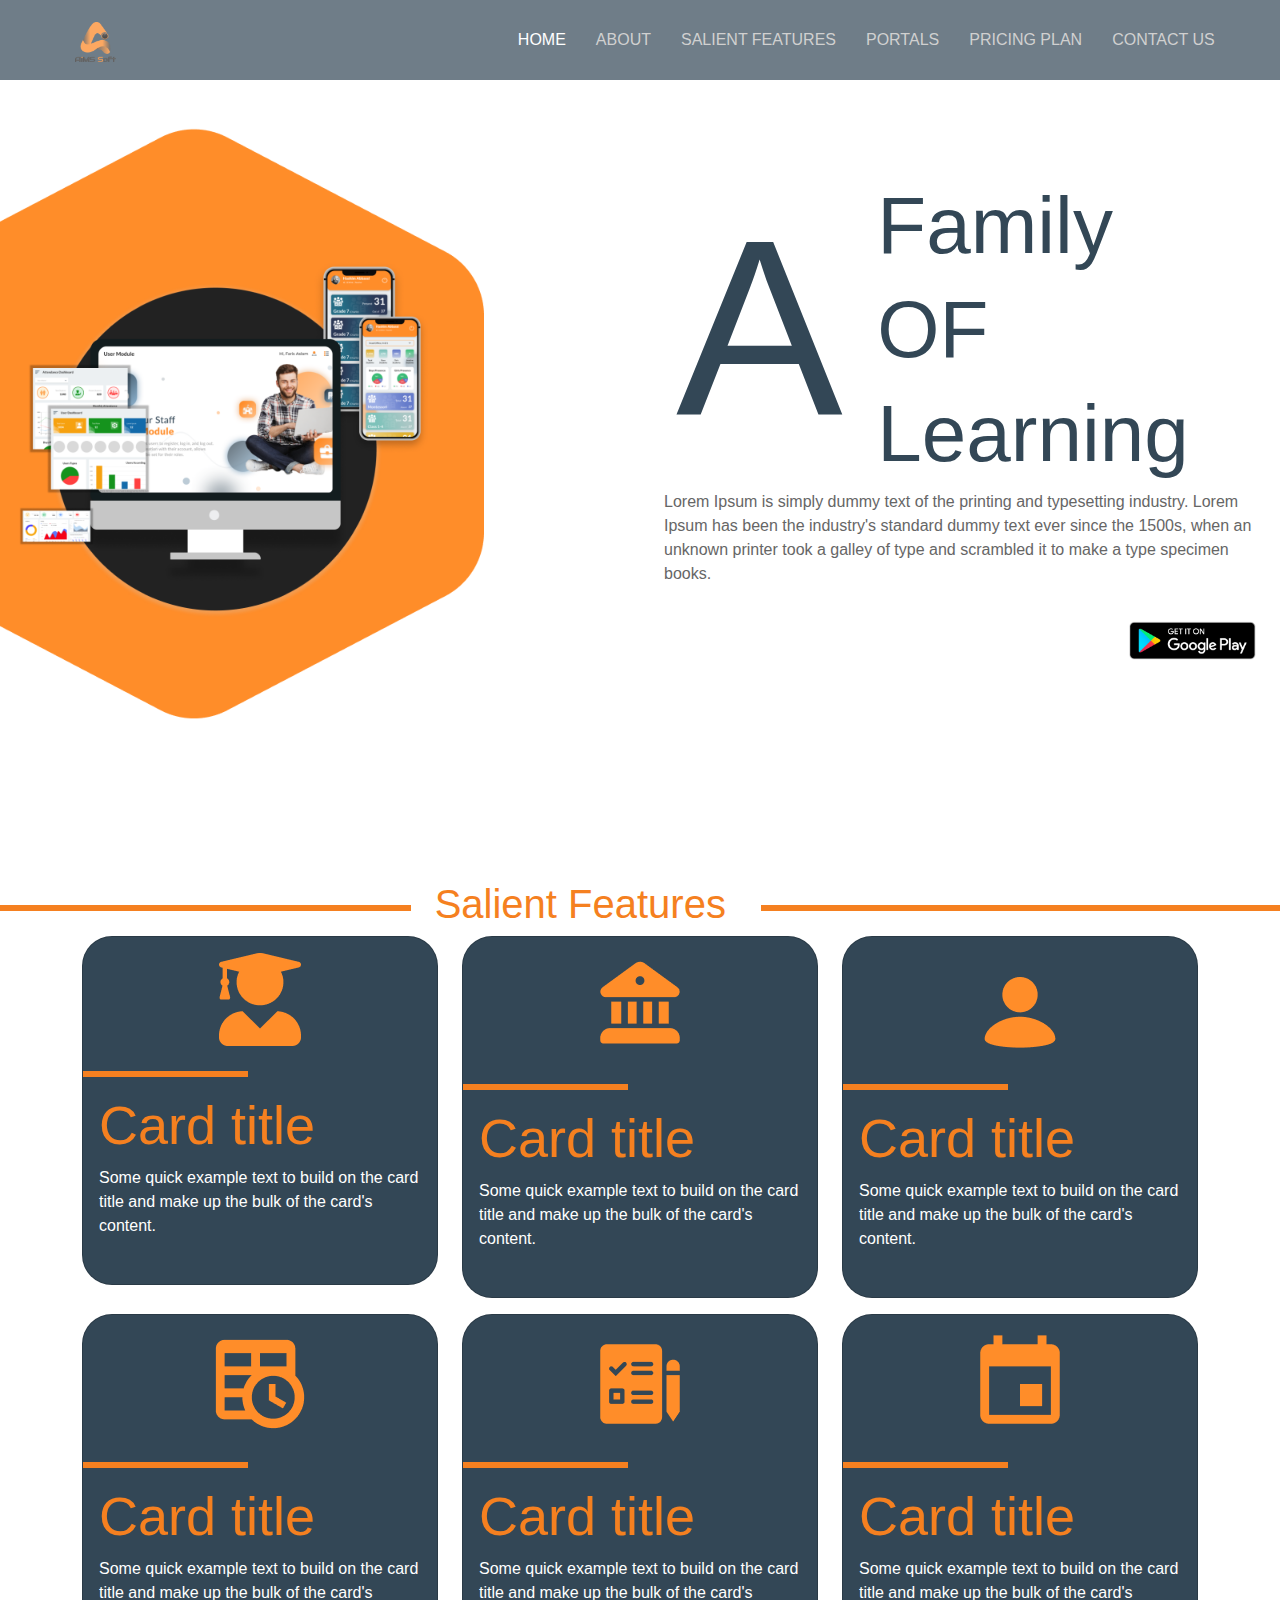
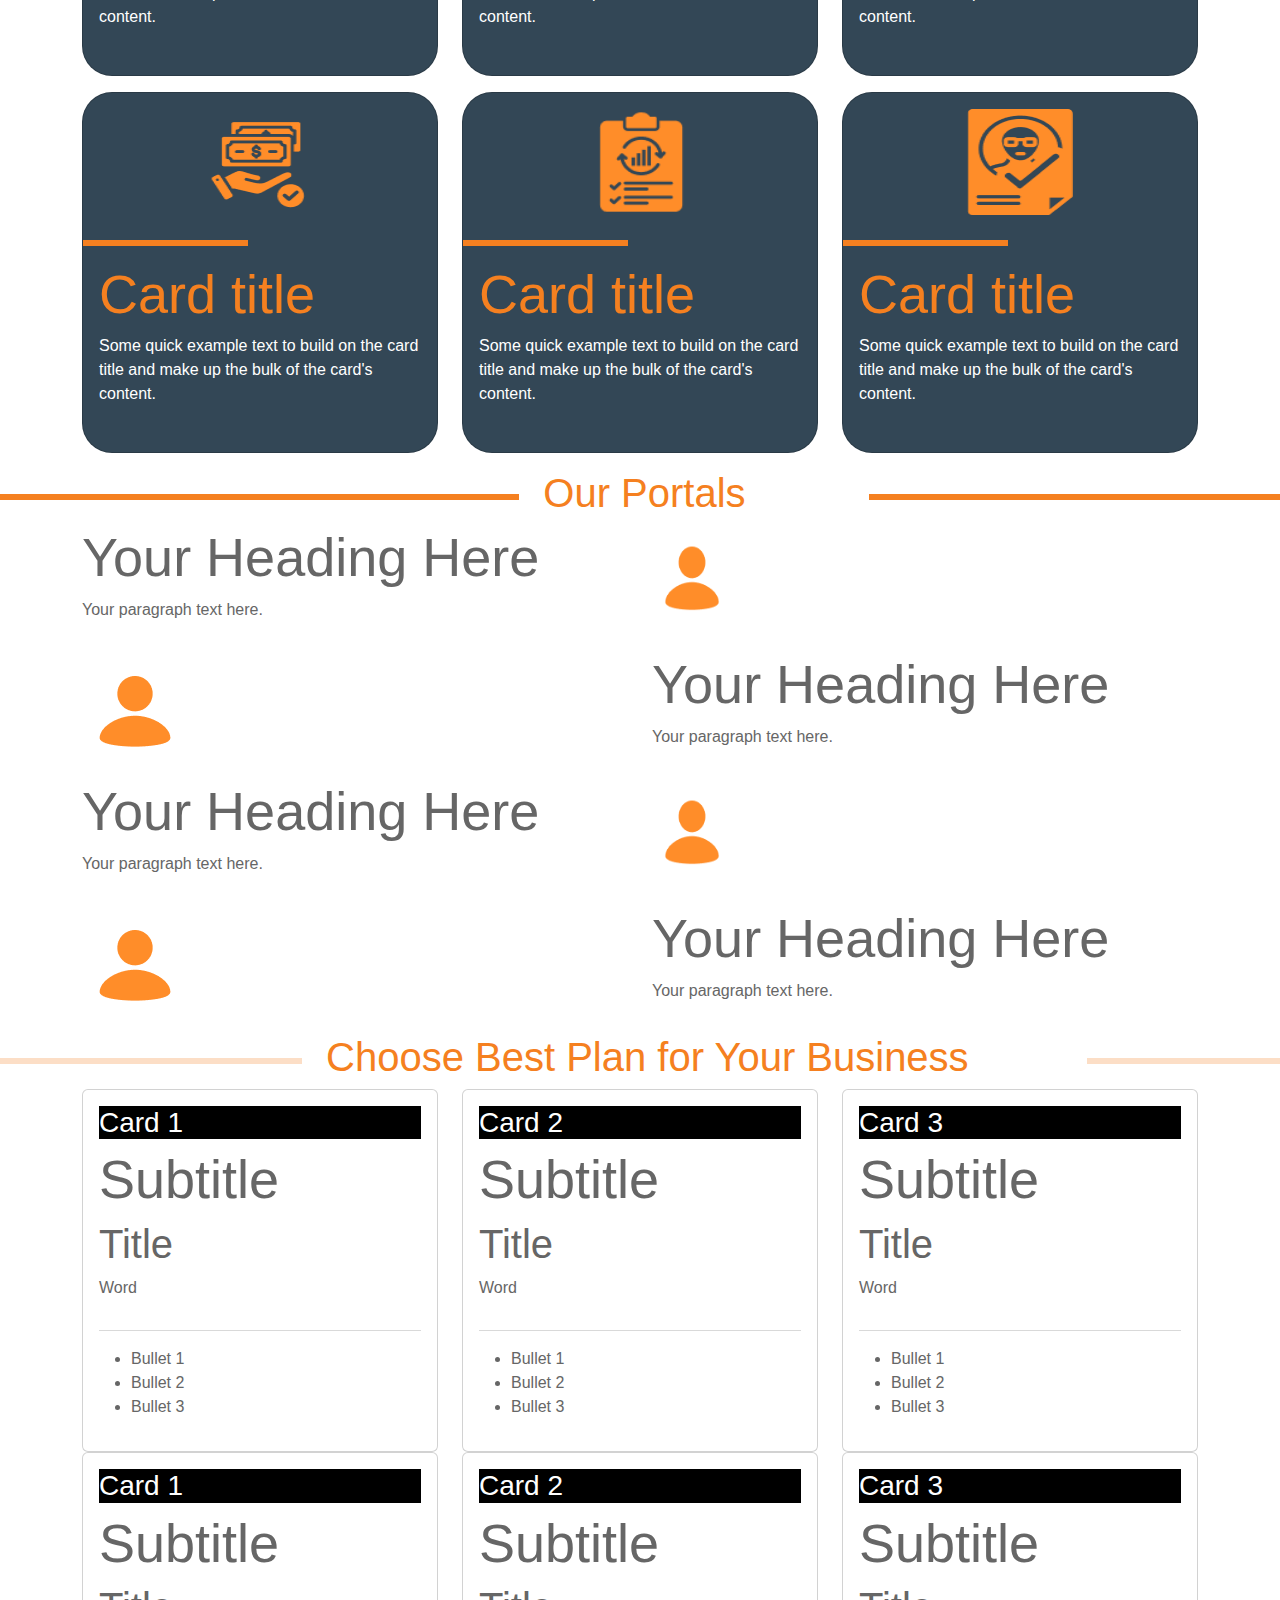
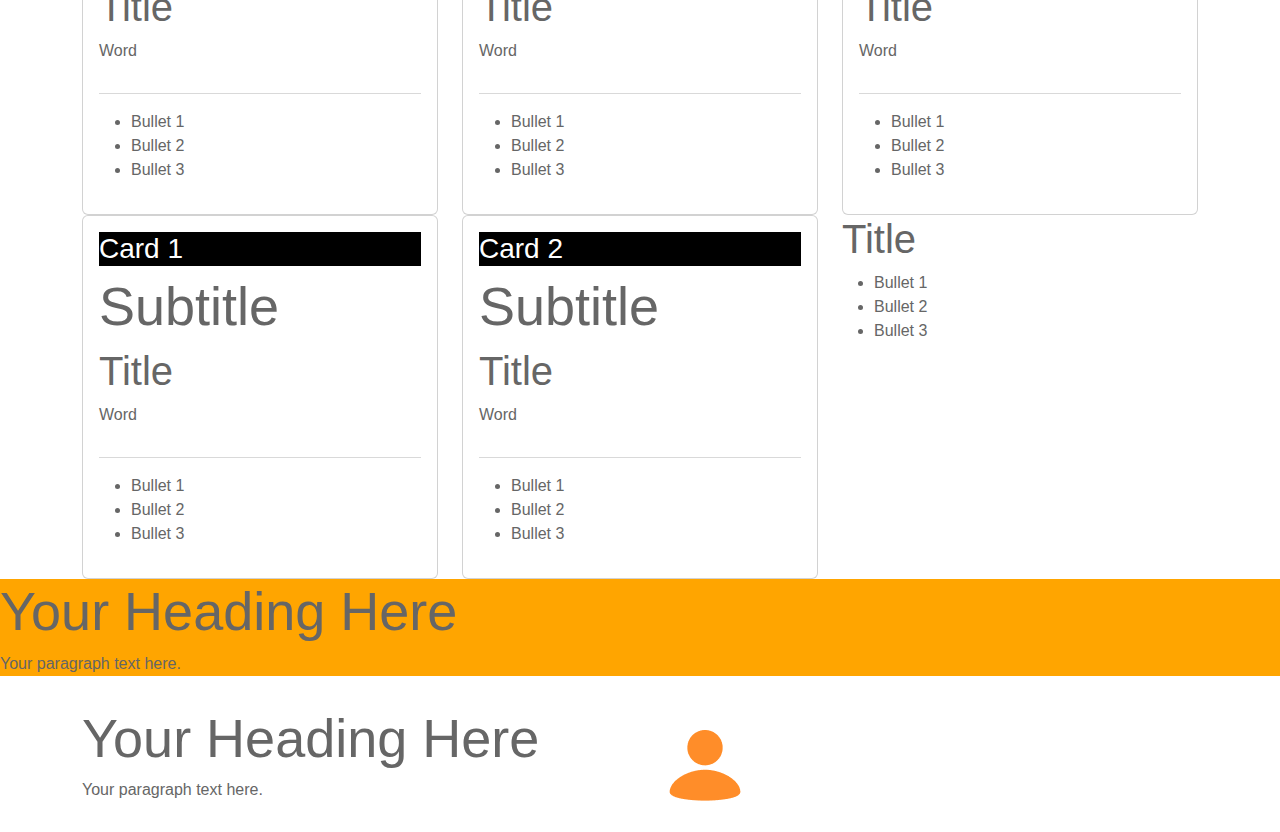
==== commit c48cd168: "before our portal v1" ====
--- a/school.html
+++ b/school.html
@@ -40,7 +40,7 @@
     <link href="assets/css/style.css" rel="stylesheet" />
     <link href="assets/css/products.css" rel="stylesheet" />
   </head>
-  <body>
+  <body class="adjustment">
     <!-- Top Menu  -->
     <header
       id="header"
@@ -151,178 +151,250 @@
     <!-- Salient Feature -->
     <div class="row">
       <div class="col-md-4">
-        <hr class="orange-line" />
+        <div class="orange-line"></div>
       </div>
       <div class="col-md-3 orange-theme-color">
         <h1>Salient Features</h1>
       </div>
       <div class="col-md-5">
-        <hr class="orange-line" />
+        <div class="orange-line"></div>
       </div>
     </div>
     <!-- Cards -->
     <div class="container">
       <div class="row">
-        <div class="col-md-4">
-          <div class="card">
+        <div class="col-md-4 mb-3">
+          <div class="card salient-card-bg">
+            <img
+              src="assets/img/School/card/graduate.png"
+              class="card-img-top mx-auto d-block mt-3"
+              alt="Image"
+              style="width: 82px; height: 93px"
+            />
+            <div class="row">
+              <div class="col-md-6">
+              <div class="orange-line"></div>
+              </div>
+              <div class="col-md-6">
+              <!-- This column is left empty -->
+              </div>
+             </div>
+             
+            <div class="card-body">
+              <h2 class="card-title color-orange">Card title</h2>
+              <p class="color-white">
+                Some quick example text to build on the card title and make up
+                the bulk of the card's content.
+              </p>
+            </div>
+          </div>
+        </div>
+        <div class="col-md-4 mb-3">
+          <div class="card salient-card-bg">
+            <img
+              src="assets/img/School/card/bank.png"
+              class="card-img-top mx-auto d-block mt-3"
+              alt="Image"
+              style="width: 106px; height: 106px"
+            />
+            <div class="row">
+              <div class="col-md-6">
+              <div class="orange-line"></div>
+              </div>
+              <div class="col-md-6">
+              <!-- This column is left empty -->
+              </div>
+             </div>
+             
+            <div class="card-body">
+              <h2 class="card-title color-orange">Card title</h2>
+              <p class="color-white">
+                Some quick example text to build on the card title and make up
+                the bulk of the card's content.
+              </p>
+            </div>
+          </div>
+        </div>
+        <div class="col-md-4 mb-3">
+          <div class="card salient-card-bg">
             <img
               src="assets/img/School/card/user.png"
-              class="card-img-top"
-              alt="Image"
-              style="width: 80px; height: 95px"
-            />
-            <hr />
-            <div class="card-body">
-              <h2 class="card-title">Card title</h2>
-              <p class="card-text">
-                Some quick example text to build on the card title and make up
-                the bulk of the card's content.
-              </p>
-            </div>
-          </div>
-        </div>
-        <div class="col-md-4">
-          <div class="card">
-            <img
-              src="assets/img/School/card/user.png"
-              class="card-img-top"
-              alt="Image"
-              style="width: 80px; height: 95px"
-            />
-            <hr />
-            <div class="card-body">
-              <h2 class="card-title">Card title</h2>
-              <p class="card-text">
-                Some quick example text to build on the card title and make up
-                the bulk of the card's content.
-              </p>
-            </div>
-          </div>
-        </div>
-        <div class="col-md-4">
-          <div class="card">
-            <img
-              src="assets/img/School/card/user.png"
-              class="card-img-top"
-              alt="Image"
-              style="width: 80px; height: 95px"
-            />
-            <hr />
-            <div class="card-body">
-              <h2 class="card-title">Card title</h2>
-              <p class="card-text">
-                Some quick example text to build on the card title and make up
-                the bulk of the card's content.
-              </p>
-            </div>
-          </div>
-        </div>
-      </div>
-      <div class="row">
-        <div class="col-md-4">
-          <div class="card">
-            <img
-              src="assets/img/School/card/user.png"
-              class="card-img-top"
-              alt="Image"
-              style="width: 80px; height: 95px"
-            />
-            <hr />
-            <div class="card-body">
-              <h2 class="card-title">Card title</h2>
-              <p class="card-text">
-                Some quick example text to build on the card title and make up
-                the bulk of the card's content.
-              </p>
-            </div>
-          </div>
-        </div>
-        <div class="col-md-4">
-          <div class="card">
-            <img
-              src="assets/img/School/card/user.png"
-              class="card-img-top"
-              alt="Image"
-              style="width: 80px; height: 95px"
-            />
-            <hr />
-            <div class="card-body">
-              <h2 class="card-title">Card title</h2>
-              <p class="card-text">
-                Some quick example text to build on the card title and make up
-                the bulk of the card's content.
-              </p>
-            </div>
-          </div>
-        </div>
-        <div class="col-md-4">
-          <div class="card">
-            <img
-              src="assets/img/School/card/user.png"
-              class="card-img-top"
-              alt="Image"
-              style="width: 80px; height: 95px"
-            />
-            <hr />
-            <div class="card-body">
-              <h2 class="card-title">Card title</h2>
-              <p class="card-text">
-                Some quick example text to build on the card title and make up
-                the bulk of the card's content.
-              </p>
-            </div>
-          </div>
-        </div>
-      </div>
-      <div class="row">
-        <div class="col-md-4">
-          <div class="card">
-            <img
-              src="assets/img/School/card/user.png"
-              class="card-img-top"
-              alt="Image"
-              style="width: 80px; height: 95px"
-            />
-            <hr />
-            <div class="card-body">
-              <h2 class="card-title">Card title</h2>
-              <p class="card-text">
-                Some quick example text to build on the card title and make up
-                the bulk of the card's content.
-              </p>
-            </div>
-          </div>
-        </div>
-        <div class="col-md-4">
-          <div class="card">
-            <img
-              src="assets/img/School/card/user.png"
-              class="card-img-top"
-              alt="Image"
-              style="width: 80px; height: 95px"
-            />
-            <hr />
-            <div class="card-body">
-              <h2 class="card-title">Card title</h2>
-              <p class="card-text">
-                Some quick example text to build on the card title and make up
-                the bulk of the card's content.
-              </p>
-            </div>
-          </div>
-        </div>
-        <div class="col-md-4">
-          <div class="card">
-            <img
-              src="assets/img/School/card/user.png"
-              class="card-img-top"
-              alt="Image"
-              style="width: 80px; height: 95px"
-            />
-            <hr />
-            <div class="card-body">
-              <h2 class="card-title">Card title</h2>
-              <p class="card-text">
+              class="card-img-top mx-auto d-block mt-3"
+              alt="Image"
+              style="width: 106px; height: 106px"
+            />
+            <div class="row">
+              <div class="col-md-6">
+              <div class="orange-line"></div>
+              </div>
+              <div class="col-md-6">
+              <!-- This column is left empty -->
+              </div>
+             </div>
+             
+            <div class="card-body">
+              <h2 class="card-title color-orange">Card title</h2>
+              <p class="color-white">
+                Some quick example text to build on the card title and make up
+                the bulk of the card's content.
+              </p>
+            </div>
+          </div>
+        </div>
+      </div>
+      <div class="row">
+        <div class="col-md-4 mb-3">
+          <div class="card salient-card-bg">
+            <img
+              src="assets/img/School/card/timetable.png"
+              class="card-img-top mx-auto d-block mt-3"
+              alt="Image"
+              style="width: 106px; height: 106px"
+            />
+            <div class="row">
+              <div class="col-md-6">
+              <div class="orange-line"></div>
+              </div>
+              <div class="col-md-6">
+              <!-- This column is left empty -->
+              </div>
+             </div>
+             
+            <div class="card-body">
+              <h2 class="card-title color-orange">Card title</h2>
+              <p class="color-white">
+                Some quick example text to build on the card title and make up
+                the bulk of the card's content.
+              </p>
+            </div>
+          </div>
+        </div>
+        <div class="col-md-4 mb-3">
+          <div class="card salient-card-bg">
+            <img
+              src="assets/img/School/card/exam.png"
+              class="card-img-top mx-auto d-block mt-3"
+              alt="Image"
+              style="width: 106px; height: 106px"
+            />
+            <div class="row">
+              <div class="col-md-6">
+              <div class="orange-line"></div>
+              </div>
+              <div class="col-md-6">
+              <!-- This column is left empty -->
+              </div>
+             </div>
+             
+            <div class="card-body">
+              <h2 class="card-title color-orange">Card title</h2>
+              <p class="color-white">
+                Some quick example text to build on the card title and make up
+                the bulk of the card's content.
+              </p>
+            </div>
+          </div>
+        </div>
+        <div class="col-md-4 mb-3">
+          <div class="card salient-card-bg">
+            <img
+              src="assets/img/School/card/event.png"
+              class="card-img-top mx-auto d-block mt-3"
+              alt="Image"
+              style="width: 106px; height: 106px"
+            />
+            <div class="row">
+              <div class="col-md-6">
+              <div class="orange-line"></div>
+              </div>
+              <div class="col-md-6">
+              <!-- This column is left empty -->
+              </div>
+             </div>
+             
+            <div class="card-body">
+              <h2 class="card-title color-orange">Card title</h2>
+              <p class="color-white">
+                Some quick example text to build on the card title and make up
+                the bulk of the card's content.
+              </p>
+            </div>
+          </div>
+        </div>
+      </div>
+      <div class="row">
+        <div class="col-md-4 mb-3">
+          <div class="card salient-card-bg">
+            <img
+              src="assets/img/School/card/fee.png"
+              class="card-img-top mx-auto d-block mt-3"
+              alt="Image"
+              style="width: 106px; height: 106px"
+            />
+            <div class="row">
+              <div class="col-md-6">
+              <div class="orange-line"></div>
+              </div>
+              <div class="col-md-6">
+              <!-- This column is left empty -->
+              </div>
+             </div>
+             
+            <div class="card-body">
+              <h2 class="card-title color-orange">Card title</h2>
+              <p class="color-white">
+                Some quick example text to build on the card title and make up
+                the bulk of the card's content.
+              </p>
+            </div>
+          </div>
+        </div>
+        <div class="col-md-4 mb-3">
+          <div class="card salient-card-bg">
+            <img
+              src="assets/img/School/card/curriculum.png"
+              class="card-img-top mx-auto d-block mt-3"
+              alt="Image"
+              style="width: 106px; height: 106px"
+            />
+            <div class="row">
+              <div class="col-md-6">
+              <div class="orange-line"></div>
+              </div>
+              <div class="col-md-6">
+              <!-- This column is left empty -->
+              </div>
+             </div>
+             
+            <div class="card-body">
+              <h2 class="card-title color-orange">Card title</h2>
+              <p class="color-white">
+                Some quick example text to build on the card title and make up
+                the bulk of the card's content.
+              </p>
+            </div>
+          </div>
+        </div>
+        <div class="col-md-4 mb-3">
+          <div class="card salient-card-bg">
+            <img
+              src="assets/img/School/card/attendance.png"
+              class="card-img-top mx-auto d-block mt-3"
+              alt="Image"
+              style="width: 106px; height: 106px"
+            />
+            <div class="row">
+              <div class="col-md-6">
+              <div class="orange-line"></div>
+              </div>
+              <div class="col-md-6">
+              <!-- This column is left empty -->
+              </div>
+             </div>
+             
+            <div class="card-body">
+              <h2 class="card-title color-orange">Card title</h2>
+              <p class="color-white">
                 Some quick example text to build on the card title and make up
                 the bulk of the card's content.
               </p>
@@ -333,14 +405,14 @@
     </div>
     <!-- Our Portals -->
     <div class="row">
-      <div class="col-md-4">
-        <hr class="orange-line" />
+      <div class="col-md-5">
+        <div class="orange-line"></div>
       </div>
       <div class="col-md-3 orange-theme-color">
         <h1>Our Portals</h1>
       </div>
-      <div class="col-md-5">
-        <hr class="orange-line" />
+      <div class="col-md-4">
+        <div class="orange-line"></div>
       </div>
     </div>
     <!-- portal section 1 -->
--- a/assets/css/style.css
+++ b/assets/css/style.css
@@ -2812,3 +2812,22 @@
   color:  var(--firstColor);
 
 }
+.adjustment{
+  overflow-x: hidden;
+}
+.orange-line {
+  width: 100%;
+  height: 5px;
+  background-color: var(--firstColor);
+  margin-top: 25px;
+ }
+ .salient-card-bg{
+  background-color: var(--seventhColor);
+  border-radius: 30px;
+ }
+ .color-orange{
+  color: var(--firstColor);
+ }
+ .color-white{
+  color: var(--fifthColor);
+ }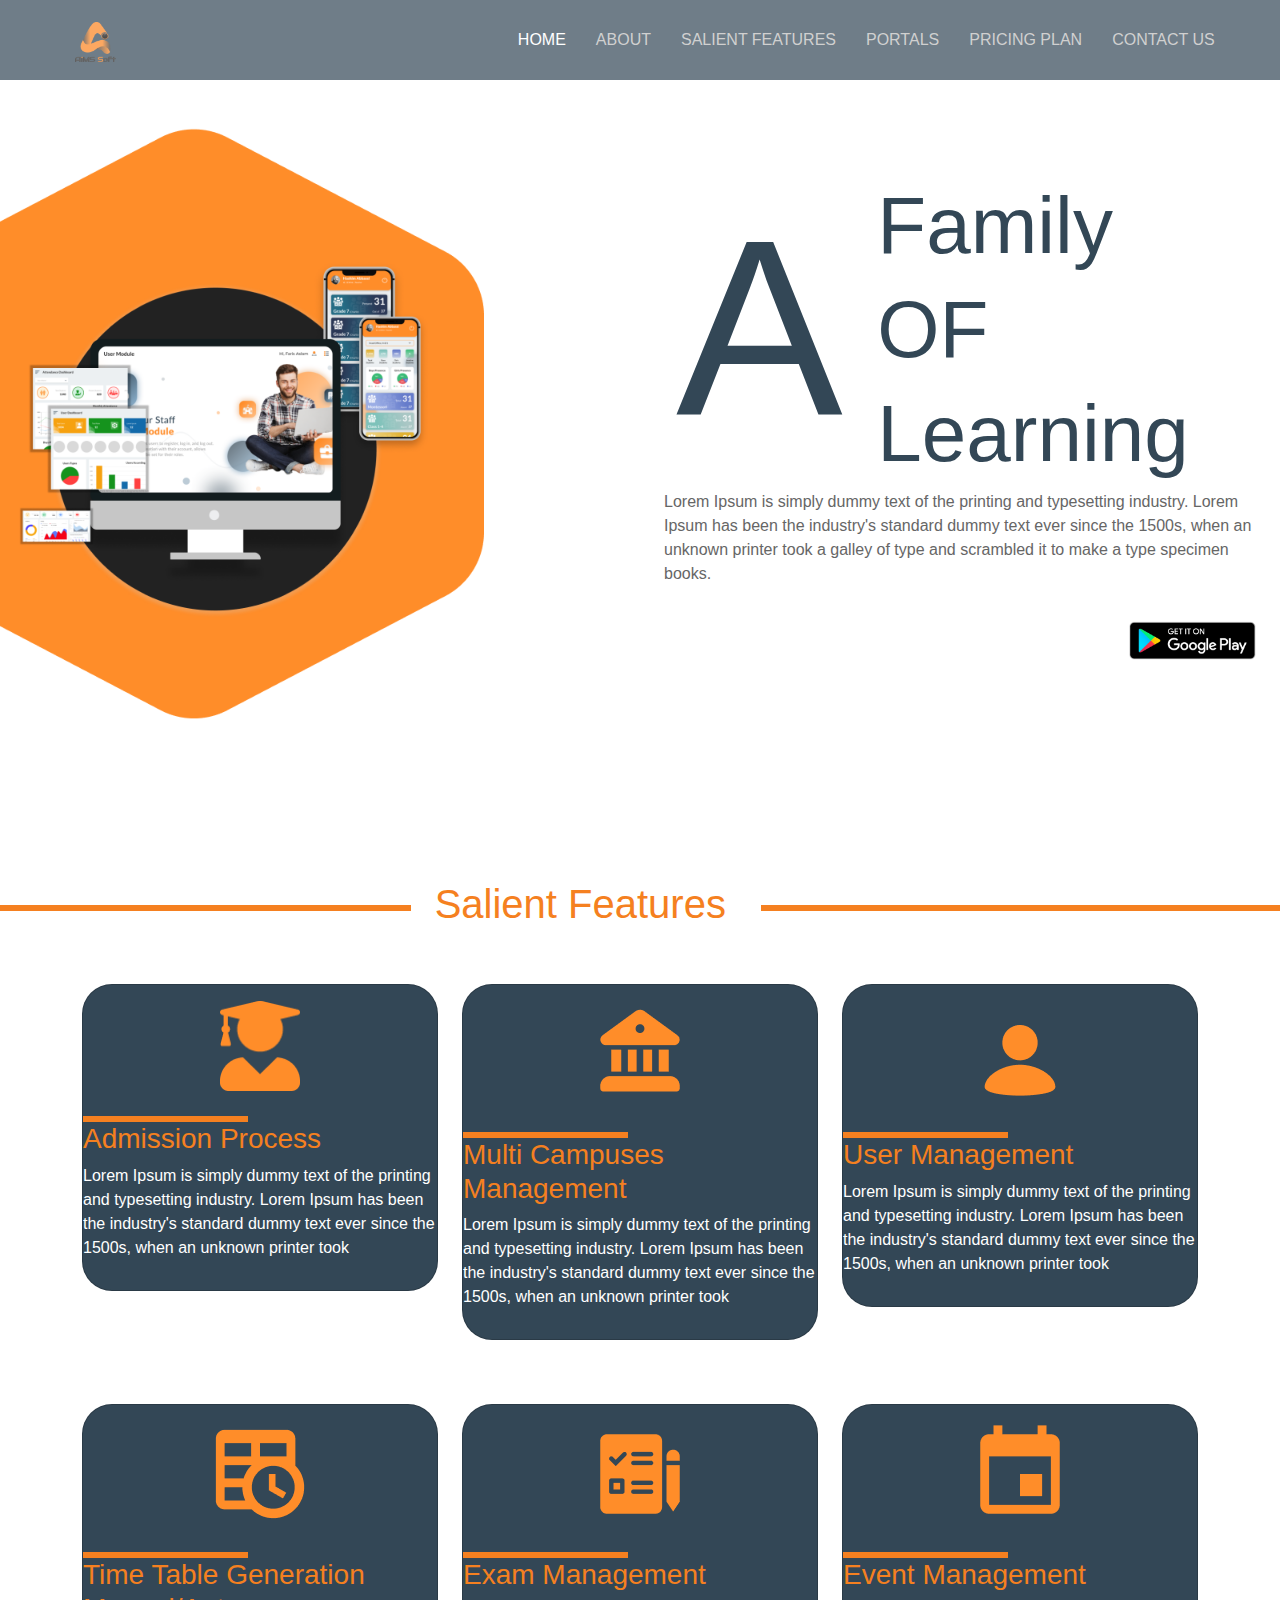
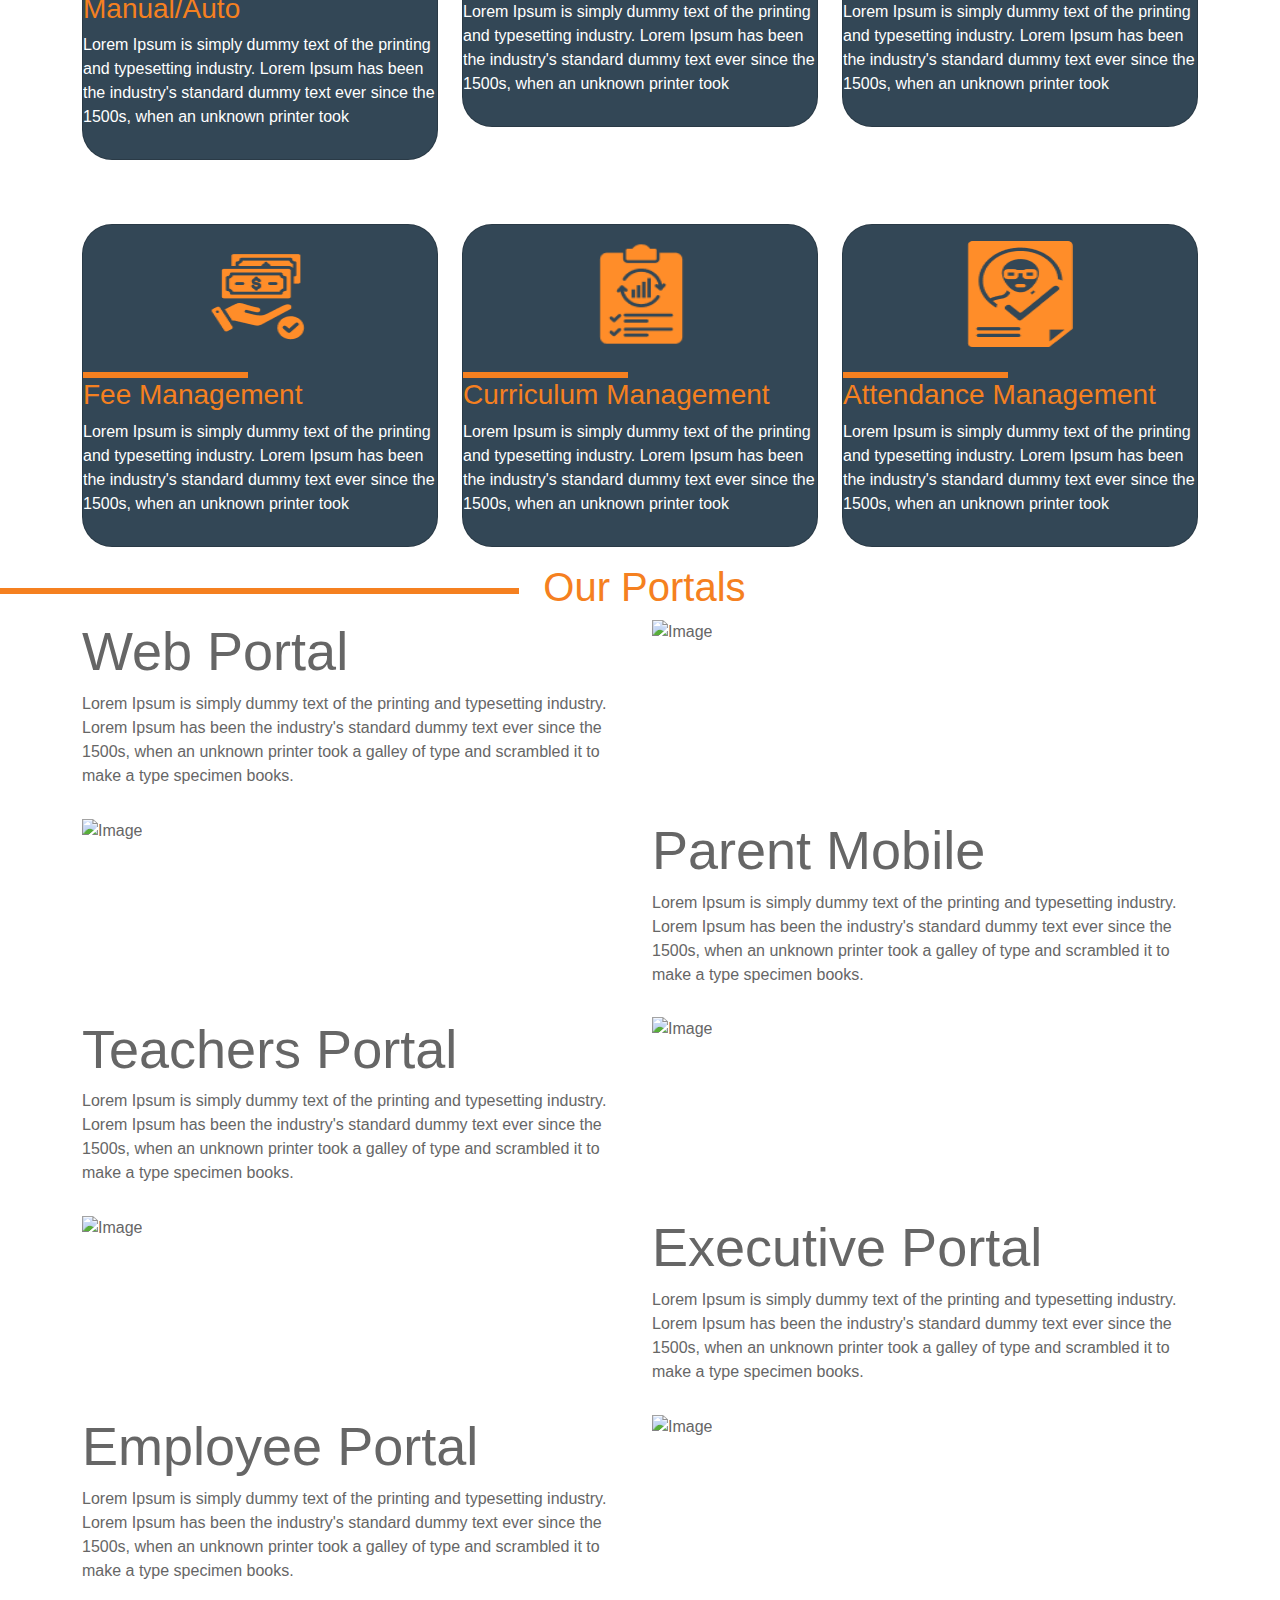
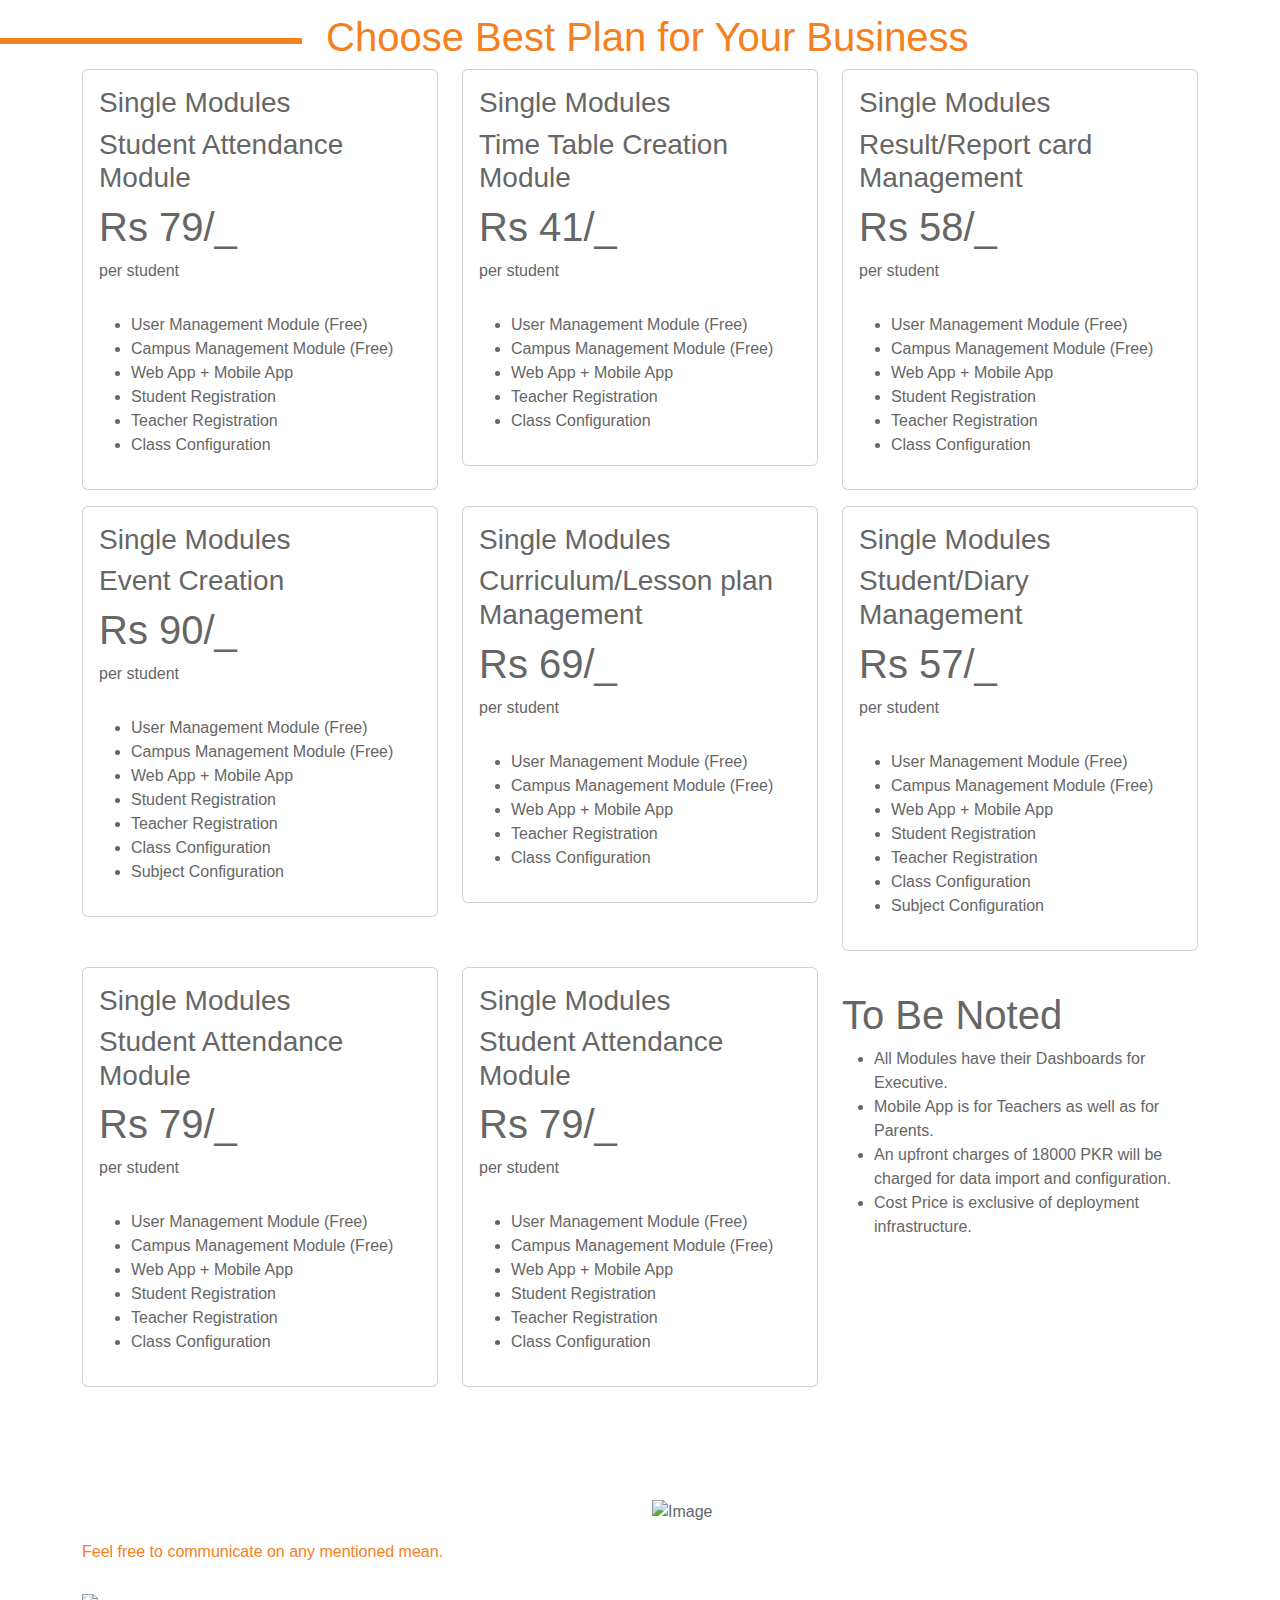
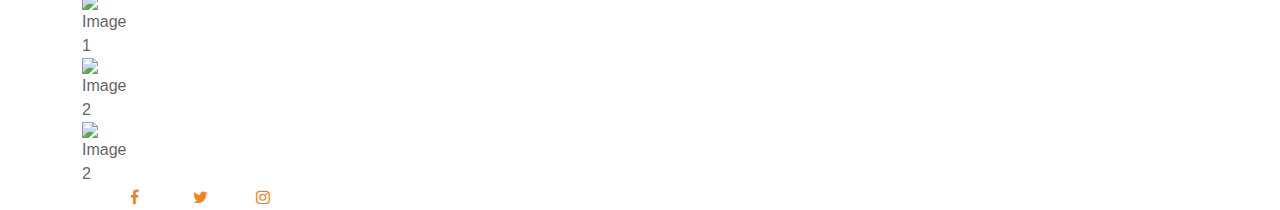
==== commit e203869d: "update v2 styling update" ====
--- a/school.html
+++ b/school.html
@@ -11,7 +11,10 @@
     <!-- Favicons -->
     <link href="assets/img/favicon.png" rel="icon" />
     <link href="assets/img/apple-touch-icon.png" rel="apple-touch-icon" />
-    
+    <link
+      href="https://maxcdn.bootstrapcdn.com/font-awesome/4.6.3/css/font-awesome.min.css"
+      rel="stylesheet"
+    />
 
     <!-- Google Fonts -->
     <link
@@ -121,7 +124,7 @@
             </div>
 
             <div class="row">
-              <div class="col-md-12">
+              <div class="col-md-12 mr-top-50">
                 <p>
                   Lorem Ipsum is simply dummy text of the printing and
                   typesetting industry. Lorem Ipsum has been the industry's
@@ -132,7 +135,7 @@
               </div>
             </div>
 
-            <div class="container">
+            <div class="container mr-top-50">
               <div class="row">
                 <div class="col-md-9"></div>
                 <div class="col-md-3">
@@ -148,7 +151,7 @@
         </div>
       </div>
     </div>
-    <!-- Salient Feature -->
+    <!-- Salient Feature Heading -->
     <div class="row">
       <div class="col-md-4">
         <div class="orange-line"></div>
@@ -160,36 +163,36 @@
         <div class="orange-line"></div>
       </div>
     </div>
-    <!-- Cards -->
-    <div class="container">
-      <div class="row">
-        <div class="col-md-4 mb-3">
+    <!-- Salient Feature Cards -->
+    <div class="container mg-bot-50">
+      <div class="row mt-5 mr-lt">
+        <div class="col-md-4 mb-3 ">
           <div class="card salient-card-bg">
             <img
               src="assets/img/School/card/graduate.png"
               class="card-img-top mx-auto d-block mt-3"
               alt="Image"
-              style="width: 82px; height: 93px"
+              style="width: 80px; height: 90px"
             />
-            <div class="row">
-              <div class="col-md-6">
-              <div class="orange-line"></div>
-              </div>
-              <div class="col-md-6">
-              <!-- This column is left empty -->
-              </div>
-             </div>
-             
-            <div class="card-body">
-              <h2 class="card-title color-orange">Card title</h2>
-              <p class="color-white">
-                Some quick example text to build on the card title and make up
-                the bulk of the card's content.
+            <div class="row mr-top--10">
+              <div class="col-md-6">
+                <div class="orange-line"></div>
+              </div>
+              <div class="col-md-6">
+                <!-- This column is left empty -->
+              </div>
+            </div>
+
+            <div class="salient-card-body">
+              <h3 class="card-title color-orange mr-top-10 txt-center">Admission Process</h3>
+              <p class="color-white txt-center pd-right-10 pd-left-10">
+                Lorem Ipsum is simply dummy text of the printing and typesetting industry. Lorem Ipsum has been the industry's standard dummy text ever since the 1500s, when an unknown printer took
               </p>
             </div>
           </div>
         </div>
-        <div class="col-md-4 mb-3">
+        
+        <div class="col-md-4 mb-3 ">
           <div class="card salient-card-bg">
             <img
               src="assets/img/School/card/bank.png"
@@ -197,25 +200,26 @@
               alt="Image"
               style="width: 106px; height: 106px"
             />
-            <div class="row">
-              <div class="col-md-6">
-              <div class="orange-line"></div>
-              </div>
-              <div class="col-md-6">
-              <!-- This column is left empty -->
-              </div>
-             </div>
-             
-            <div class="card-body">
-              <h2 class="card-title color-orange">Card title</h2>
-              <p class="color-white">
-                Some quick example text to build on the card title and make up
-                the bulk of the card's content.
+            <div class="row mr-top--20">
+              <div class="col-md-6">
+                <div class="orange-line"></div>
+              </div>
+              <div class="col-md-6">
+                <!-- This column is left empty -->
+              </div>
+            </div>
+
+            <div class="salient-card-body">
+              <h3 class="card-title color-orange mr-top-10 txt-center">Multi Campuses
+                Management</h3>
+              <p class="color-white txt-center pd-right-10 pd-left-10">
+                Lorem Ipsum is simply dummy text of the printing and typesetting industry. Lorem Ipsum has been the industry's standard dummy text ever since the 1500s, when an unknown printer took
               </p>
             </div>
           </div>
         </div>
-        <div class="col-md-4 mb-3">
+       
+        <div class="col-md-4 mb-3 ">
           <div class="card salient-card-bg">
             <img
               src="assets/img/School/card/user.png"
@@ -223,27 +227,26 @@
               alt="Image"
               style="width: 106px; height: 106px"
             />
-            <div class="row">
-              <div class="col-md-6">
-              <div class="orange-line"></div>
-              </div>
-              <div class="col-md-6">
-              <!-- This column is left empty -->
-              </div>
-             </div>
-             
-            <div class="card-body">
-              <h2 class="card-title color-orange">Card title</h2>
-              <p class="color-white">
-                Some quick example text to build on the card title and make up
-                the bulk of the card's content.
+            <div class="row mr-top--20">
+              <div class="col-md-6">
+                <div class="orange-line"></div>
+              </div>
+              <div class="col-md-6">
+                <!-- This column is left empty -->
+              </div>
+            </div>
+
+            <div class="salient-card-body">
+              <h3 class="card-title color-orange mr-top-10 txt-center">User Management</h3>
+              <p class="color-white txt-center pd-right-10 pd-left-10">
+                Lorem Ipsum is simply dummy text of the printing and typesetting industry. Lorem Ipsum has been the industry's standard dummy text ever since the 1500s, when an unknown printer took
               </p>
             </div>
           </div>
         </div>
       </div>
-      <div class="row">
-        <div class="col-md-4 mb-3">
+      <div class="row mt-5 mr-lt">
+        <div class="col-md-4 mb-3 ">
           <div class="card salient-card-bg">
             <img
               src="assets/img/School/card/timetable.png"
@@ -251,25 +254,25 @@
               alt="Image"
               style="width: 106px; height: 106px"
             />
-            <div class="row">
-              <div class="col-md-6">
-              <div class="orange-line"></div>
-              </div>
-              <div class="col-md-6">
-              <!-- This column is left empty -->
-              </div>
-             </div>
-             
-            <div class="card-body">
-              <h2 class="card-title color-orange">Card title</h2>
-              <p class="color-white">
-                Some quick example text to build on the card title and make up
-                the bulk of the card's content.
+            <div class="row mr-top--20">
+              <div class="col-md-6">
+                <div class="orange-line"></div>
+              </div>
+              <div class="col-md-6">
+                <!-- This column is left empty -->
+              </div>
+            </div>
+            <div class="salient-card-body">
+              <h3 class="card-title color-orange mr-top-10 txt-center">Time Table Generation
+                Manual/Auto</h3>
+              <p class="color-white txt-center pd-right-10 pd-left-10">
+                Lorem Ipsum is simply dummy text of the printing and typesetting industry. Lorem Ipsum has been the industry's standard dummy text ever since the 1500s, when an unknown printer took
               </p>
             </div>
           </div>
         </div>
-        <div class="col-md-4 mb-3">
+        
+        <div class="col-md-4 mb-3 ">
           <div class="card salient-card-bg">
             <img
               src="assets/img/School/card/exam.png"
@@ -277,25 +280,24 @@
               alt="Image"
               style="width: 106px; height: 106px"
             />
-            <div class="row">
-              <div class="col-md-6">
-              <div class="orange-line"></div>
-              </div>
-              <div class="col-md-6">
-              <!-- This column is left empty -->
-              </div>
-             </div>
-             
-            <div class="card-body">
-              <h2 class="card-title color-orange">Card title</h2>
-              <p class="color-white">
-                Some quick example text to build on the card title and make up
-                the bulk of the card's content.
+            <div class="row mr-top--20">
+              <div class="col-md-6">
+                <div class="orange-line"></div>
+              </div>
+              <div class="col-md-6">
+                <!-- This column is left empty -->
+              </div>
+            </div>
+            <div class="salient-card-body">
+              <h3 class="card-title color-orange mr-top-10 txt-center">Exam Management</h3>
+              <p class="color-white txt-center pd-right-10 pd-left-10">
+                Lorem Ipsum is simply dummy text of the printing and typesetting industry. Lorem Ipsum has been the industry's standard dummy text ever since the 1500s, when an unknown printer took
               </p>
             </div>
           </div>
         </div>
-        <div class="col-md-4 mb-3">
+       
+        <div class="col-md-4 mb-3 ">
           <div class="card salient-card-bg">
             <img
               src="assets/img/School/card/event.png"
@@ -303,27 +305,25 @@
               alt="Image"
               style="width: 106px; height: 106px"
             />
-            <div class="row">
-              <div class="col-md-6">
-              <div class="orange-line"></div>
-              </div>
-              <div class="col-md-6">
-              <!-- This column is left empty -->
-              </div>
-             </div>
-             
-            <div class="card-body">
-              <h2 class="card-title color-orange">Card title</h2>
-              <p class="color-white">
-                Some quick example text to build on the card title and make up
-                the bulk of the card's content.
+            <div class="row mr-top--20">
+              <div class="col-md-6">
+                <div class="orange-line"></div>
+              </div>
+              <div class="col-md-6">
+                <!-- This column is left empty -->
+              </div>
+            </div>
+            <div class="salient-card-body">
+              <h3 class="card-title color-orange mr-top-10 txt-center">Event Management</h3>
+              <p class="color-white txt-center pd-right-10 pd-left-10">
+                Lorem Ipsum is simply dummy text of the printing and typesetting industry. Lorem Ipsum has been the industry's standard dummy text ever since the 1500s, when an unknown printer took
               </p>
             </div>
           </div>
         </div>
       </div>
-      <div class="row">
-        <div class="col-md-4 mb-3">
+      <div class="row mt-5 mr-lt">
+        <div class="col-md-4 mb-3 ">
           <div class="card salient-card-bg">
             <img
               src="assets/img/School/card/fee.png"
@@ -331,25 +331,24 @@
               alt="Image"
               style="width: 106px; height: 106px"
             />
-            <div class="row">
-              <div class="col-md-6">
-              <div class="orange-line"></div>
-              </div>
-              <div class="col-md-6">
-              <!-- This column is left empty -->
-              </div>
-             </div>
-             
-            <div class="card-body">
-              <h2 class="card-title color-orange">Card title</h2>
-              <p class="color-white">
-                Some quick example text to build on the card title and make up
-                the bulk of the card's content.
+            <div class="row mr-top--20">
+              <div class="col-md-6">
+                <div class="orange-line"></div>
+              </div>
+              <div class="col-md-6">
+                <!-- This column is left empty -->
+              </div>
+            </div>
+            <div class="salient-card-body">
+              <h3 class="card-title color-orange mr-top-10 txt-center">Fee Management</h3>
+              <p class="color-white txt-center pd-right-10 pd-left-10">
+                Lorem Ipsum is simply dummy text of the printing and typesetting industry. Lorem Ipsum has been the industry's standard dummy text ever since the 1500s, when an unknown printer took
               </p>
             </div>
           </div>
         </div>
-        <div class="col-md-4 mb-3">
+        
+        <div class="col-md-4 mb-3 ">
           <div class="card salient-card-bg">
             <img
               src="assets/img/School/card/curriculum.png"
@@ -357,25 +356,24 @@
               alt="Image"
               style="width: 106px; height: 106px"
             />
-            <div class="row">
-              <div class="col-md-6">
-              <div class="orange-line"></div>
-              </div>
-              <div class="col-md-6">
-              <!-- This column is left empty -->
-              </div>
-             </div>
-             
-            <div class="card-body">
-              <h2 class="card-title color-orange">Card title</h2>
-              <p class="color-white">
-                Some quick example text to build on the card title and make up
-                the bulk of the card's content.
+            <div class="row mr-top--20">
+              <div class="col-md-6">
+                <div class="orange-line"></div>
+              </div>
+              <div class="col-md-6">
+                <!-- This column is left empty -->
+              </div>
+            </div>
+            <div class="salient-card-body">
+              <h3 class="card-title color-orange mr-top-10 txt-center">Curriculum Management</h3>
+              <p class="color-white txt-center pd-right-10 pd-left-10">
+                Lorem Ipsum is simply dummy text of the printing and typesetting industry. Lorem Ipsum has been the industry's standard dummy text ever since the 1500s, when an unknown printer took
               </p>
             </div>
           </div>
         </div>
-        <div class="col-md-4 mb-3">
+       
+        <div class="col-md-4 mb-3 ">
           <div class="card salient-card-bg">
             <img
               src="assets/img/School/card/attendance.png"
@@ -383,20 +381,18 @@
               alt="Image"
               style="width: 106px; height: 106px"
             />
-            <div class="row">
-              <div class="col-md-6">
-              <div class="orange-line"></div>
-              </div>
-              <div class="col-md-6">
-              <!-- This column is left empty -->
-              </div>
-             </div>
-             
-            <div class="card-body">
-              <h2 class="card-title color-orange">Card title</h2>
-              <p class="color-white">
-                Some quick example text to build on the card title and make up
-                the bulk of the card's content.
+            <div class="row mr-top--20">
+              <div class="col-md-6">
+                <div class="orange-line"></div>
+              </div>
+              <div class="col-md-6">
+                <!-- This column is left empty -->
+              </div>
+            </div>
+            <div class="salient-card-body">
+              <h3 class="card-title color-orange mr-top-10 txt-center">Attendance Management</h3>
+              <p class="color-white txt-center pd-right-10 pd-left-10">
+                Lorem Ipsum is simply dummy text of the printing and typesetting industry. Lorem Ipsum has been the industry's standard dummy text ever since the 1500s, when an unknown printer took
               </p>
             </div>
           </div>
@@ -404,7 +400,7 @@
       </div>
     </div>
     <!-- Our Portals -->
-    <div class="row">
+    <div class="row mg-bot-50">
       <div class="col-md-5">
         <div class="orange-line"></div>
       </div>
@@ -412,21 +408,26 @@
         <h1>Our Portals</h1>
       </div>
       <div class="col-md-4">
-        <div class="orange-line"></div>
+        <div class="orange-line-custom-portal"></div>
       </div>
     </div>
     <!-- portal section 1 -->
     <div class="container">
       <div class="row">
         <div class="col-md-6">
-          <h2>Your Heading Here</h2>
-          <p>Your paragraph text here.</p>
+          <h2>Web Portal</h2>
+          <p>
+            Lorem Ipsum is simply dummy text of the printing and typesetting
+            industry. Lorem Ipsum has been the industry's standard dummy text
+            ever since the 1500s, when an unknown printer took a galley of type
+            and scrambled it to make a type specimen books.
+          </p>
         </div>
         <div class="col-md-6">
           <img
-            src="assets/img/School/card/user.png"
+            class="portal-img-style"
+            src="assets/img/School/portal/web_portal_img.png"
             alt="Image"
-            style="width: 80px; height: 95px"
           />
         </div>
       </div>
@@ -435,221 +436,433 @@
     <div class="container">
       <div class="row">
         <div class="col-md-6">
-          <img src="assets/img/School/card/user.png" alt="Image"  />
-        </div>
-        <div class="col-md-6">
-          <h2>Your Heading Here</h2>
-          <p>Your paragraph text here.</p>
+          <img
+            class="portal-img-style"
+            src="assets/img/School/portal/parent_mobile_img.png"
+            alt="Image"
+          />
+        </div>
+        <div class="col-md-6">
+          <h2>Parent Mobile</h2>
+          <p>
+            Lorem Ipsum is simply dummy text of the printing and typesetting
+            industry. Lorem Ipsum has been the industry's standard dummy text
+            ever since the 1500s, when an unknown printer took a galley of type
+            and scrambled it to make a type specimen books.
+          </p>
         </div>
       </div>
     </div>
     <!-- portal section 3 -->
     <div class="container">
       <div class="row">
-        <div class="col-md-6">
-          <h2>Your Heading Here</h2>
-          <p>Your paragraph text here.</p>
-        </div>
-        <div class="col-md-6">
+        <div class="col-md-6 bg-fit-content">
+          <h2>Teachers Portal</h2>
+          <p>
+            Lorem Ipsum is simply dummy text of the printing and typesetting
+            industry. Lorem Ipsum has been the industry's standard dummy text
+            ever since the 1500s, when an unknown printer took a galley of type
+            and scrambled it to make a type specimen books.
+          </p>
+        </div>
+        <div class="col-md-6 bg-fit-content">
           <img
-            src="assets/img/School/card/user.png"
+            class="portal-img-style"
+            src="assets/img/School/portal/teacher_portal_img.png"
             alt="Image"
-            style="width: 80px; height: 95px"
           />
         </div>
       </div>
     </div>
+
     <!-- portal section 4 -->
     <div class="container">
       <div class="row">
         <div class="col-md-6">
-          <img src="assets/img/School/card/user.png" alt="Image"  />
-        </div>
-        <div class="col-md-6">
-          <h2>Your Heading Here</h2>
-          <p>Your paragraph text here.</p>
-        </div>
-      </div>
-    </div>
-      <!-- Choose Best Plan for Your Business -->
+          <img
+            class="portal-img-style"
+            src="assets/img/School/portal/executive_Portal_img.png"
+            alt="Image"
+          />
+        </div>
+        <div class="col-md-6">
+          <h2>Executive Portal</h2>
+          <p>
+            Lorem Ipsum is simply dummy text of the printing and typesetting
+            industry. Lorem Ipsum has been the industry's standard dummy text
+            ever since the 1500s, when an unknown printer took a galley of type
+            and scrambled it to make a type specimen books.
+          </p>
+        </div>
+      </div>
+    </div>
+    <!-- portal section 5 -->
+    <div class="container">
       <div class="row">
-        <div class="col-md-3">
-          <hr class="orange-line" />
-        </div>
-        <div class="col-md-7 orange-theme-color">
-          <h1>Choose Best Plan for Your Business</h1>
-        </div>
-        <div class="col-md-2">
-          <hr class="orange-line" />
-        </div>
-      </div>
-      <!-- cards  -->
-      <div class="container">
-        <div class="row">
+        <div class="col-md-6">
+          <h2>Employee Portal</h2>
+          <p>
+            Lorem Ipsum is simply dummy text of the printing and typesetting
+            industry. Lorem Ipsum has been the industry's standard dummy text
+            ever since the 1500s, when an unknown printer took a galley of type
+            and scrambled it to make a type specimen books.
+          </p>
+        </div>
+        <div class="col-md-6">
+          <img
+            class="portal-img-style"
+            src="assets/img/School/portal/employee_potal.png"
+            alt="Image"
+          />
+        </div>
+      </div>
+    </div>
+    <!-- Choose Best Plan for Your Business -->
+    <div class="row mg-bot-50">
+      <div class="col-md-3">
+        <div class="orange-line"></div>
+      </div>
+      <div class="col-md-7 orange-theme-color">
+        <h1>Choose Best Plan for Your Business</h1>
+      </div>
+      <div class="col-md-2">
+        <div class="orange-line-custom-best-plan"></div>
+      </div>
+    </div>
+    <!-- cards  -->
+    <div class="container mg-bot-50">
+      <div class="row">
+        <div class="col-md-4 mb-3">
+          <div class="card plan-card-css">
+            <div class="card-body">
+              <h3 class="choose-plan-top-bg">Single Modules</h3>
+              <h3 class="plan-card-heading-2">Student Attendance Module</h3>
+              <h1 class="txt-center txt-color">Rs 79/_</h1>
+              <p class="txt-center">per student</p>
+              <div class="row">
+                <div class="col-md-1"> 
+                </div>
+                <div class="col-md-10 mr-top--40">
+                  <div class="grey-line"></div>
+                </div>
+                <div class="col-md-1">         
+                </div>
+              </div>
+              <ul>
+                <li>User Management Module (Free)</li>
+                <li>Campus Management Module (Free)</li>
+                <li>Web App + Mobile App</li>
+                <li>Student Registration</li>
+                <li>Teacher Registration</li>
+                <li>Class Configuration</li>
+              </ul>
+            </div>
+          </div>
+        </div>
+        <!-- <div class="col-md-1"></div> -->
+        <div class="col-md-4 mb-3">
+          <div class="card plan-card-css">
+            <div class="card-body">
+              <h3 class="choose-plan-top-bg">Single Modules</h3>
+              <h3 class="plan-card-heading-2">Time Table Creation
+                Module</h3>
+              <h1 class="txt-center txt-color">Rs 41/_</h1>
+              <p class="txt-center">per student</p>
+              <div class="row">
+                <div class="col-md-1"> 
+                </div>
+                <div class="col-md-10 mr-top--40">
+                  <div class="grey-line"></div>
+                </div>
+                <div class="col-md-1">         
+                </div>
+              </div>
+              <ul>
+                <li>User Management Module (Free)</li>
+                <li>Campus Management Module (Free)</li>
+                <li>Web App + Mobile App</li>
+                
+                <li>Teacher Registration</li>
+                <li>Class Configuration</li>
+              </ul>
+            </div>
+          </div>
+        </div>
+        <!-- <div class="col-md-1"></div> -->
+        <div class="col-md-4 mb-3">
+          <div class="card plan-card-css">
+            <div class="card-body">
+              <h3 class="choose-plan-top-bg">Single Modules</h3>
+              <h3 class="plan-card-heading-2">Result/Report card Management</h3>
+              <h1 class="txt-center txt-color">Rs 58/_</h1>
+              <p class="txt-center">per student</p>
+              <div class="row">
+                <div class="col-md-1"> 
+                </div>
+                <div class="col-md-10 mr-top--40">
+                  <div class="grey-line"></div>
+                </div>
+                <div class="col-md-1">         
+                </div>
+              </div>
+              <ul>
+                <li>User Management Module (Free)</li>
+                <li>Campus Management Module (Free)</li>
+                <li>Web App + Mobile App</li>
+                <li>Student Registration</li>
+                <li>Teacher Registration</li>
+                <li>Class Configuration</li>
+              </ul>
+            </div>
+          </div>
+        </div>
+        <!-- <div class="col-md-1"></div> -->
+      </div>
+      <div class="row">
+        <div class="col-md-4 mb-3">
+          <div class="card plan-card-css">
+            <div class="card-body">
+              <h3 class="choose-plan-top-bg">Single Modules</h3>
+              <h3 class="plan-card-heading-2">Event Creation</h3>
+              <h1 class="txt-center txt-color">Rs 90/_</h1>
+              <p class="txt-center">per student</p>
+              <div class="row">
+                <div class="col-md-1"> 
+                </div>
+                <div class="col-md-10 mr-top--40">
+                  <div class="grey-line"></div>
+                </div>
+                <div class="col-md-1">         
+                </div>
+              </div>
+              <ul>
+                <li>User Management Module (Free)</li>
+                <li>Campus Management Module (Free)</li>
+                <li>Web App + Mobile App</li>
+                <li>Student Registration</li>
+                <li>Teacher Registration</li>
+                <li>Class Configuration</li>
+                <li>Subject Configuration</li>
+              </ul>
+            </div>
+          </div>
+        </div>
+        <!-- <div class="col-md-1"></div> -->
+        <div class="col-md-4 mb-3">
+          <div class="card plan-card-css">
+            <div class="card-body">
+              <h3 class="choose-plan-top-bg">Single Modules</h3>
+              <h3 class="plan-card-heading-2">Curriculum/Lesson plan Management</h3>
+              <h1 class="txt-center txt-color">Rs 69/_</h1>
+              <p class="txt-center">per student</p>
+              <div class="row">
+                <div class="col-md-1"> 
+                </div>
+                <div class="col-md-10 mr-top--40">
+                  <div class="grey-line"></div>
+                </div>
+                <div class="col-md-1">         
+                </div>
+              </div>
+              <ul>
+                <li>User Management Module (Free)</li>
+                <li>Campus Management Module (Free)</li>
+                <li>Web App + Mobile App</li>
+                
+                <li>Teacher Registration</li>
+                <li>Class Configuration</li>
+              </ul>
+            </div>
+          </div>
+        </div>
+        <!-- <div class="col-md-1"></div> -->
+        <div class="col-md-4 mb-3">
+          <div class="card plan-card-css">
+            <div class="card-body">
+              <h3 class="choose-plan-top-bg">Single Modules</h3>
+              <h3 class="plan-card-heading-2">Student/Diary Management</h3>
+              <h1 class="txt-center txt-color">Rs 57/_</h1>
+              <p class="txt-center">per student</p>
+              <div class="row">
+                <div class="col-md-1"> 
+                </div>
+                <div class="col-md-10 mr-top--40">
+                  <div class="grey-line"></div>
+                </div>
+                <div class="col-md-1">         
+                </div>
+              </div>
+              <ul>
+                <li>User Management Module (Free)</li>
+                <li>Campus Management Module (Free)</li>
+                <li>Web App + Mobile App</li>
+                <li>Student Registration</li>
+                <li>Teacher Registration</li>
+                <li>Class Configuration</li>
+                <li>Subject Configuration</li>
+              </ul>
+            </div>
+          </div>
+        </div>
+        <!-- <div class="col-md-1"></div> -->
+      </div>
+      <div class="row">
+        <style>
+          ul {
+            list-style-image: url("assets/img/School/typcn_tick.png");
+              }
+        </style>
+        <div class="col-md-4 mb-3">
+          <div class="card plan-card-css">
+            <div class="card-body">
+              <h3 class="choose-plan-top-bg">Single Modules</h3>
+              <h3 class="plan-card-heading-2">Student Attendance Module</h3>
+              <h1 class="txt-center txt-color">Rs 79/_</h1>
+              <p class="txt-center">per student</p>
+              <div class="row">
+                <div class="col-md-1"> 
+                </div>
+                <div class="col-md-10 mr-top--40">
+                  <div class="grey-line"></div>
+                </div>
+                <div class="col-md-1">         
+                </div>
+              </div>
+              <ul>
+                <li>User Management Module (Free)</li>
+                <li>Campus Management Module (Free)</li>
+                <li>Web App + Mobile App</li>
+                <li>Student Registration</li>
+                <li>Teacher Registration</li>
+                <li>Class Configuration</li>
+              </ul>
+            </div>
+          </div>
+        </div>
+        
+        <div class="col-md-4 mb-3">
+          <div class="card plan-card-css">
+            <div class="card-body">
+              <h3 class="choose-plan-top-bg">Single Modules</h3>
+              <h3 class="plan-card-heading-2">Student Attendance Module</h3>
+              <h1 class="txt-center txt-color">Rs 79/_</h1>
+              <p class="txt-center">per student</p>
+              <div class="row">
+                <div class="col-md-1"> 
+                </div>
+                <div class="col-md-10 mr-top--40">
+                  <div class="grey-line"></div>
+                </div>
+                <div class="col-md-1">         
+                </div>
+              </div>
+              <ul>
+                <li>User Management Module (Free)</li>
+                <li>Campus Management Module (Free)</li>
+                <li>Web App + Mobile App</li>
+                <li>Student Registration</li>
+                <li>Teacher Registration</li>
+                <li>Class Configuration</li>
+              </ul>
+            </div>
+          </div>
+        </div>
+        
         <div class="col-md-4">
-        <div class="card">
-         <div class="card-body">
-          <h3 style="background-color: black; color: white;">Card 1</h3>
-          <h2>Subtitle</h2>
-          <h1>Title</h1>
-          <p>Word</p>
-          <hr>
+          <img style="height: 250px;" src="assets/img/School/Group 641.png" alt="">
+          <h1>To Be Noted</h1>
           <ul>
-           <li>Bullet 1</li>
-           <li>Bullet 2</li>
-           <li>Bullet 3</li>
+            
+            <li>All Modules have their Dashboards for Executive.</li>
+            <li>Mobile App is for Teachers as well as for Parents.</li>
+            <li>An upfront charges of 18000 PKR will be charged 
+              for data import and configuration.</li>
+              <li>Cost Price is exclusive of deployment infrastructure.</li>
           </ul>
-         </div>
-        </div>
-        </div>
-        <div class="col-md-4">
-        <div class="card">
-         <div class="card-body">
-          <h3 style="background-color: black; color: white;">Card 2</h3>
-          <h2>Subtitle</h2>
-          <h1>Title</h1>
-          <p>Word</p>
-          <hr>
-          <ul>
-           <li>Bullet 1</li>
-           <li>Bullet 2</li>
-           <li>Bullet 3</li>
-          </ul>
-         </div>
-        </div>
-        </div>
-        <div class="col-md-4">
-        <div class="card">
-         <div class="card-body">
-          <h3 style="background-color: black; color: white;">Card 3</h3>
-          <h2>Subtitle</h2>
-          <h1>Title</h1>
-          <p>Word</p>
-          <hr>
-          <ul>
-           <li>Bullet 1</li>
-           <li>Bullet 2</li>
-           <li>Bullet 3</li>
-          </ul>
-         </div>
-        </div>
-        </div>
-        </div>
-        <div class="row">
-          <div class="col-md-4">
-          <div class="card">
-           <div class="card-body">
-            <h3 style="background-color: black; color: white;">Card 1</h3>
-            <h2>Subtitle</h2>
-            <h1>Title</h1>
-            <p>Word</p>
-            <hr>
-            <ul>
-             <li>Bullet 1</li>
-             <li>Bullet 2</li>
-             <li>Bullet 3</li>
-            </ul>
-           </div>
-          </div>
-          </div>
-          <div class="col-md-4">
-          <div class="card">
-           <div class="card-body">
-            <h3 style="background-color: black; color: white;">Card 2</h3>
-            <h2>Subtitle</h2>
-            <h1>Title</h1>
-            <p>Word</p>
-            <hr>
-            <ul>
-             <li>Bullet 1</li>
-             <li>Bullet 2</li>
-             <li>Bullet 3</li>
-            </ul>
-           </div>
-          </div>
-          </div>
-          <div class="col-md-4">
-          <div class="card">
-           <div class="card-body">
-            <h3 style="background-color: black; color: white;">Card 3</h3>
-            <h2>Subtitle</h2>
-            <h1>Title</h1>
-            <p>Word</p>
-            <hr>
-            <ul>
-             <li>Bullet 1</li>
-             <li>Bullet 2</li>
-             <li>Bullet 3</li>
-            </ul>
-           </div>
-          </div>
-          </div>
-          </div>
+        </div>
+      </div>
+    </div>
+    <!-- above footer  -->
+    <div class="bg-orange">
+      <h3 class="mr-lt color-white pd-top-20">Support Desk</h3>
+      <p class="mr-lt color-white">
+        Question, Bug reports, Feedback ------ we’re here for it all.
+      </p>
+      <div class="bg-orange height-50"></div>
+    </div>
+    <!-- footer  -->
+    <div class="container mr-top--50">
+      <div class="row">
+        <div class="col-md-6 bg-blue bg-fit-content">
+          <h3 class="color-white pd-top-20">Contact Information</h3>
           <div class="row">
+            <!-- <div class="col-md-1"> 
+            </div> -->
+            <div class="col-md-6 mr-top--30">
+              <div class="white-line mr-top-10"></div>
+            </div>
+            <div class="col-md-6">         
+            </div>
+          </div>
+          <div class="row">
+            <p class="color-orange">Feel free to communicate on any mentioned mean.</p>
+          </div>
+          <div class="row">
+            <div class="col-md-1">
+              <img src="assets/img/School/phone.png" alt="Image 1" />
+            </div>
+            <div class="col-md-11">
+              <p class="color-white">+923578596784</p>
+            </div>
+          </div>
+          <div class="row">
+            <div class="col-md-1">
+              <img src="assets/img/School/email.png" alt="Image 2" />
+            </div>
+            <div class="col-md-11">
+              <p class="color-white">contact@aimssoft.online</p>
+            </div>
+          </div>
+
+          <div class="row">
+            <div class="col-md-1">
+              <img src="assets/img/School/location.png" alt="Image 2" />
+            </div>
+            <div class="col-md-11">
+              <p class="color-white">Plot # 96 Street #4, H8/4 Islamabad Capital 
+                Territory, Pakistan</p>
+            </div>
+          </div>
+          <div class="row mr-bottom-10">
+            <div class="col-md-1">
+              
+            </div>
             <div class="col-md-4">
-            <div class="card">
-             <div class="card-body">
-              <h3 style="background-color: black; color: white;">Card 1</h3>
-              <h2>Subtitle</h2>
-              <h1>Title</h1>
-              <p>Word</p>
-              <hr>
-              <ul>
-               <li>Bullet 1</li>
-               <li>Bullet 2</li>
-               <li>Bullet 3</li>
-              </ul>
-             </div>
-            </div>
-            </div>
-            <div class="col-md-4">
-            <div class="card">
-             <div class="card-body">
-              <h3 style="background-color: black; color: white;">Card 2</h3>
-              <h2>Subtitle</h2>
-              <h1>Title</h1>
-              <p>Word</p>
-              <hr>
-              <ul>
-               <li>Bullet 1</li>
-               <li>Bullet 2</li>
-               <li>Bullet 3</li>
-              </ul>
-             </div>
-            </div>
-            </div>
-            <div class="col-md-4">
-              <h1>Title</h1>
-              <ul>
-               <li>Bullet 1</li>
-               <li>Bullet 2</li>
-               <li>Bullet 3</li>
-              </ul>
-            </div>
-            </div>
-       </div>
-       <!-- above footer  -->
-       <div style="background-color: orange;">
-       <h2 style="background-color: orange;">Your Heading Here</h2>
-        <p style="background-color: orange;">Your paragraph text here.</p>
-       </div>
-       <!-- footer  -->
-       <div class="container">
-        <div class="row">
-          <div class="col-md-6">
-            <h2>Your Heading Here</h2>
-            <p>Your paragraph text here.</p>
-            <a href="#" class="fa fa-facebook"></a>
-            <a href="#" class="fa fa-twitter"></a>
-            <a href="#" class="fa fa-instagram"></a>
-          </div>
-          <div class="col-md-6">
-            <img src="assets/img/School/card/user.png" alt="Image" >
-          </div>
-        </div>
-       </div>
-       
-
-
+              <div class="row">
+              <div class="col-md-4">
+                <a href="#" class="fa fa-facebook color-orange"></a>
+              </div>
+              <div class="col-md-4">
+                <a href="#" class="fa fa-twitter color-orange"></a>
+              </div>
+              <div class="col-md-4">
+                <a href="#" class="fa fa-instagram color-orange"></a>
+              </div>
+            </div>
+             
+              
+            </div>
+            <div class="col-md-7">
+              
+            </div>
+
+          </div>
+          
+        </div>
+        <div class="col-md-6">
+          <img src="assets/img/School/Footer image.png" alt="Image" />
+        </div>
+      </div>
+    </div>
   </body>
 </html>
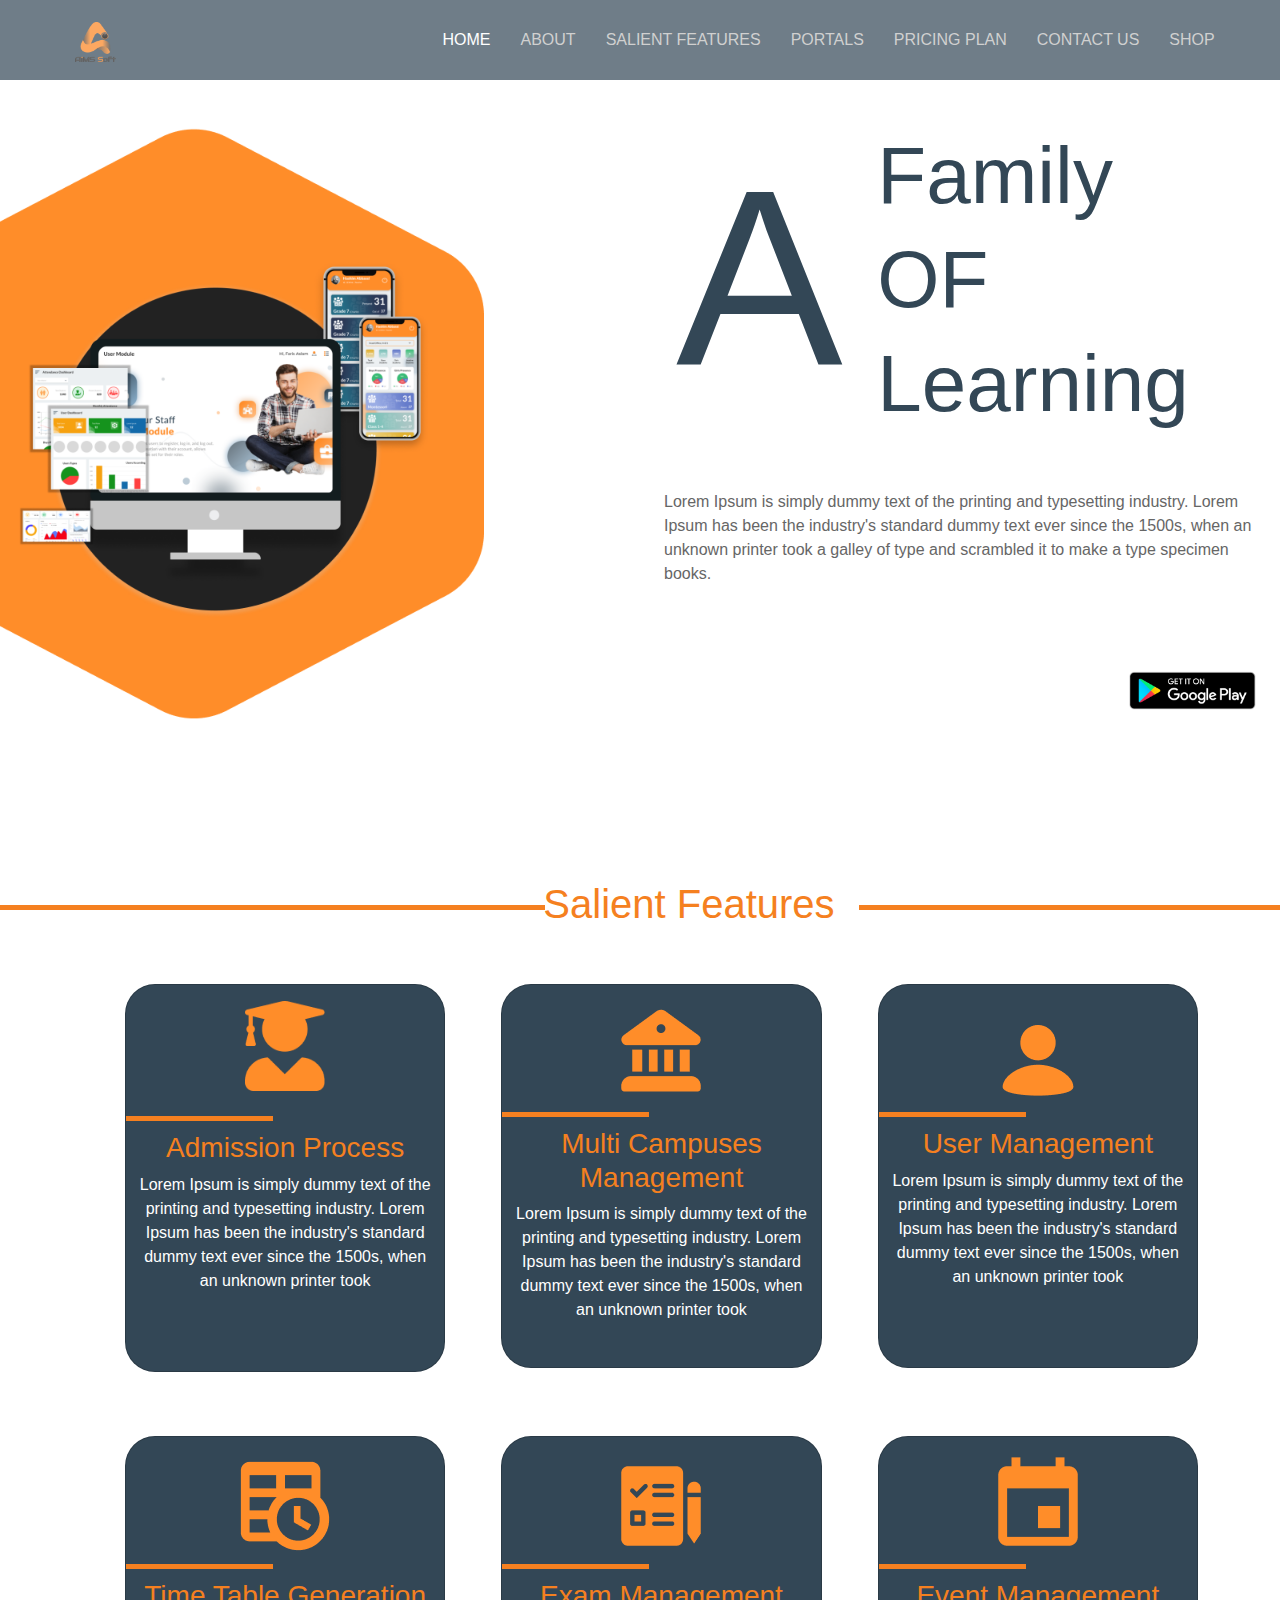
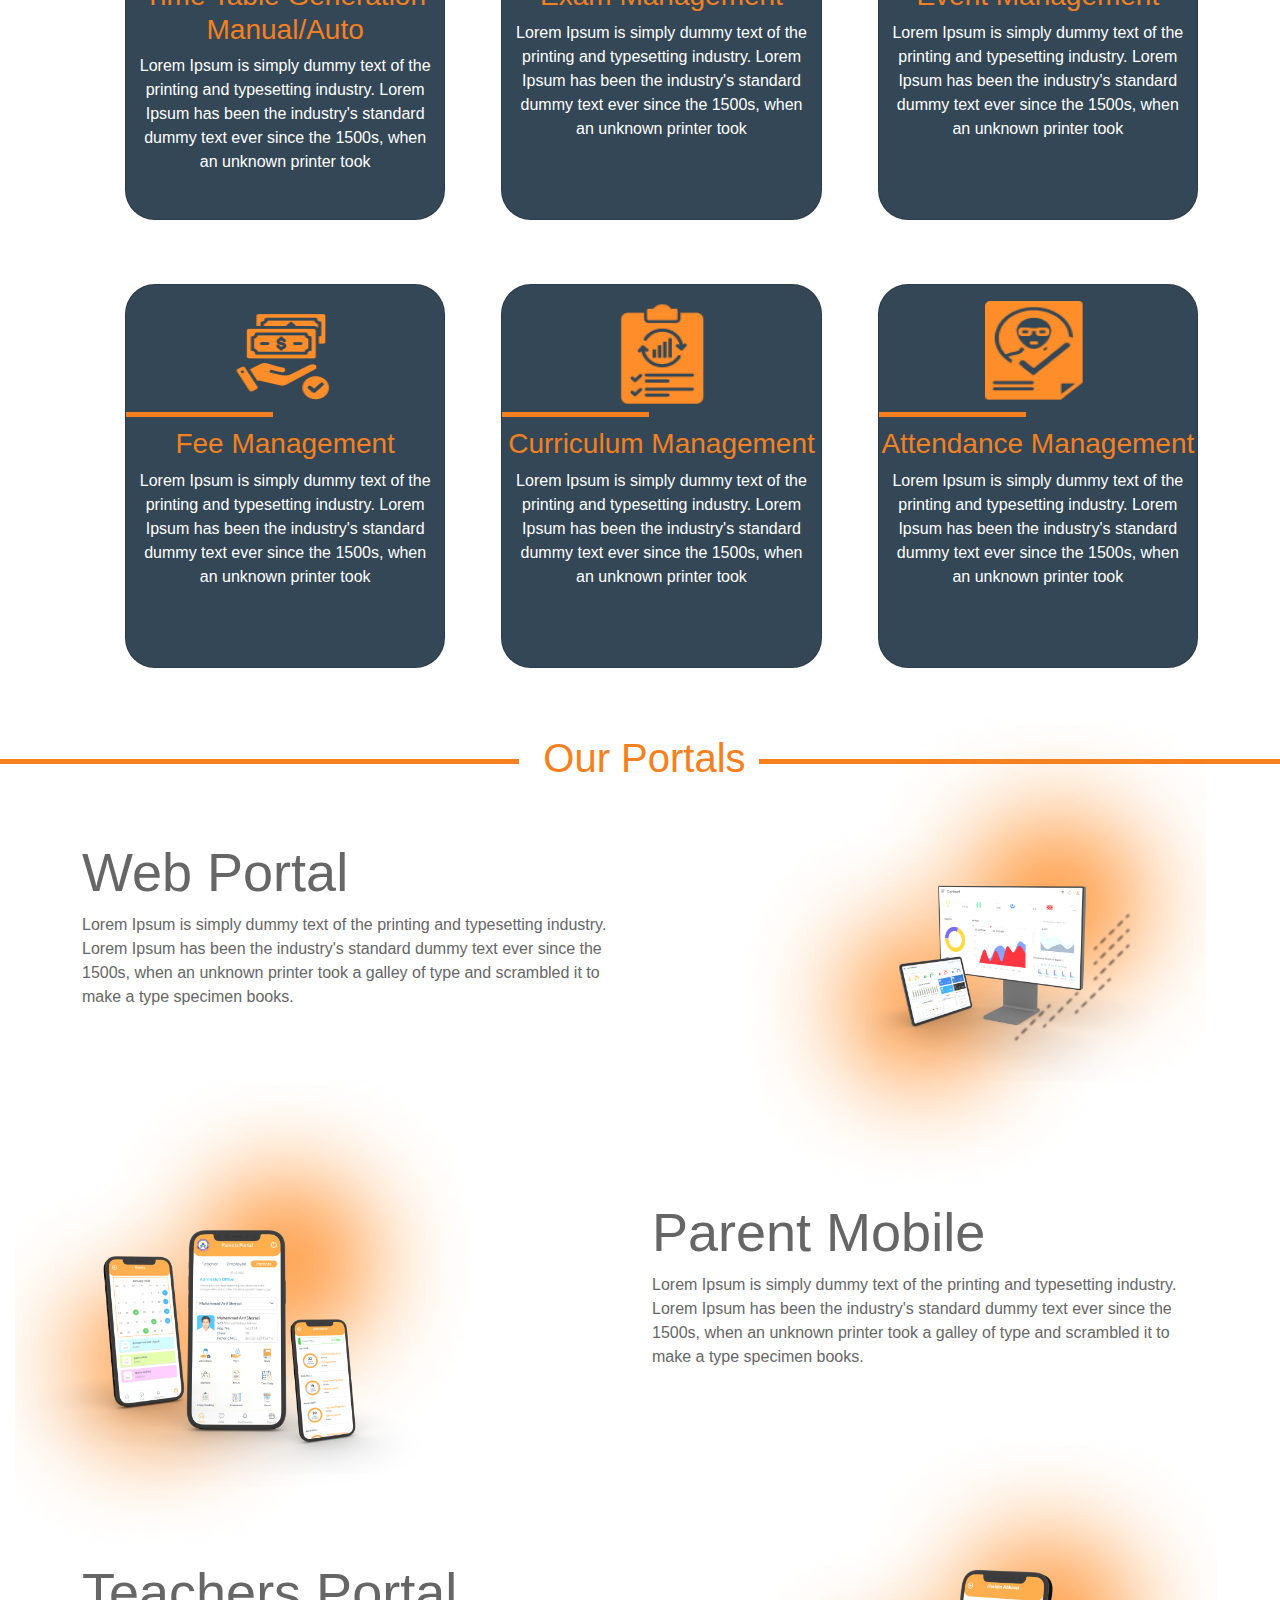
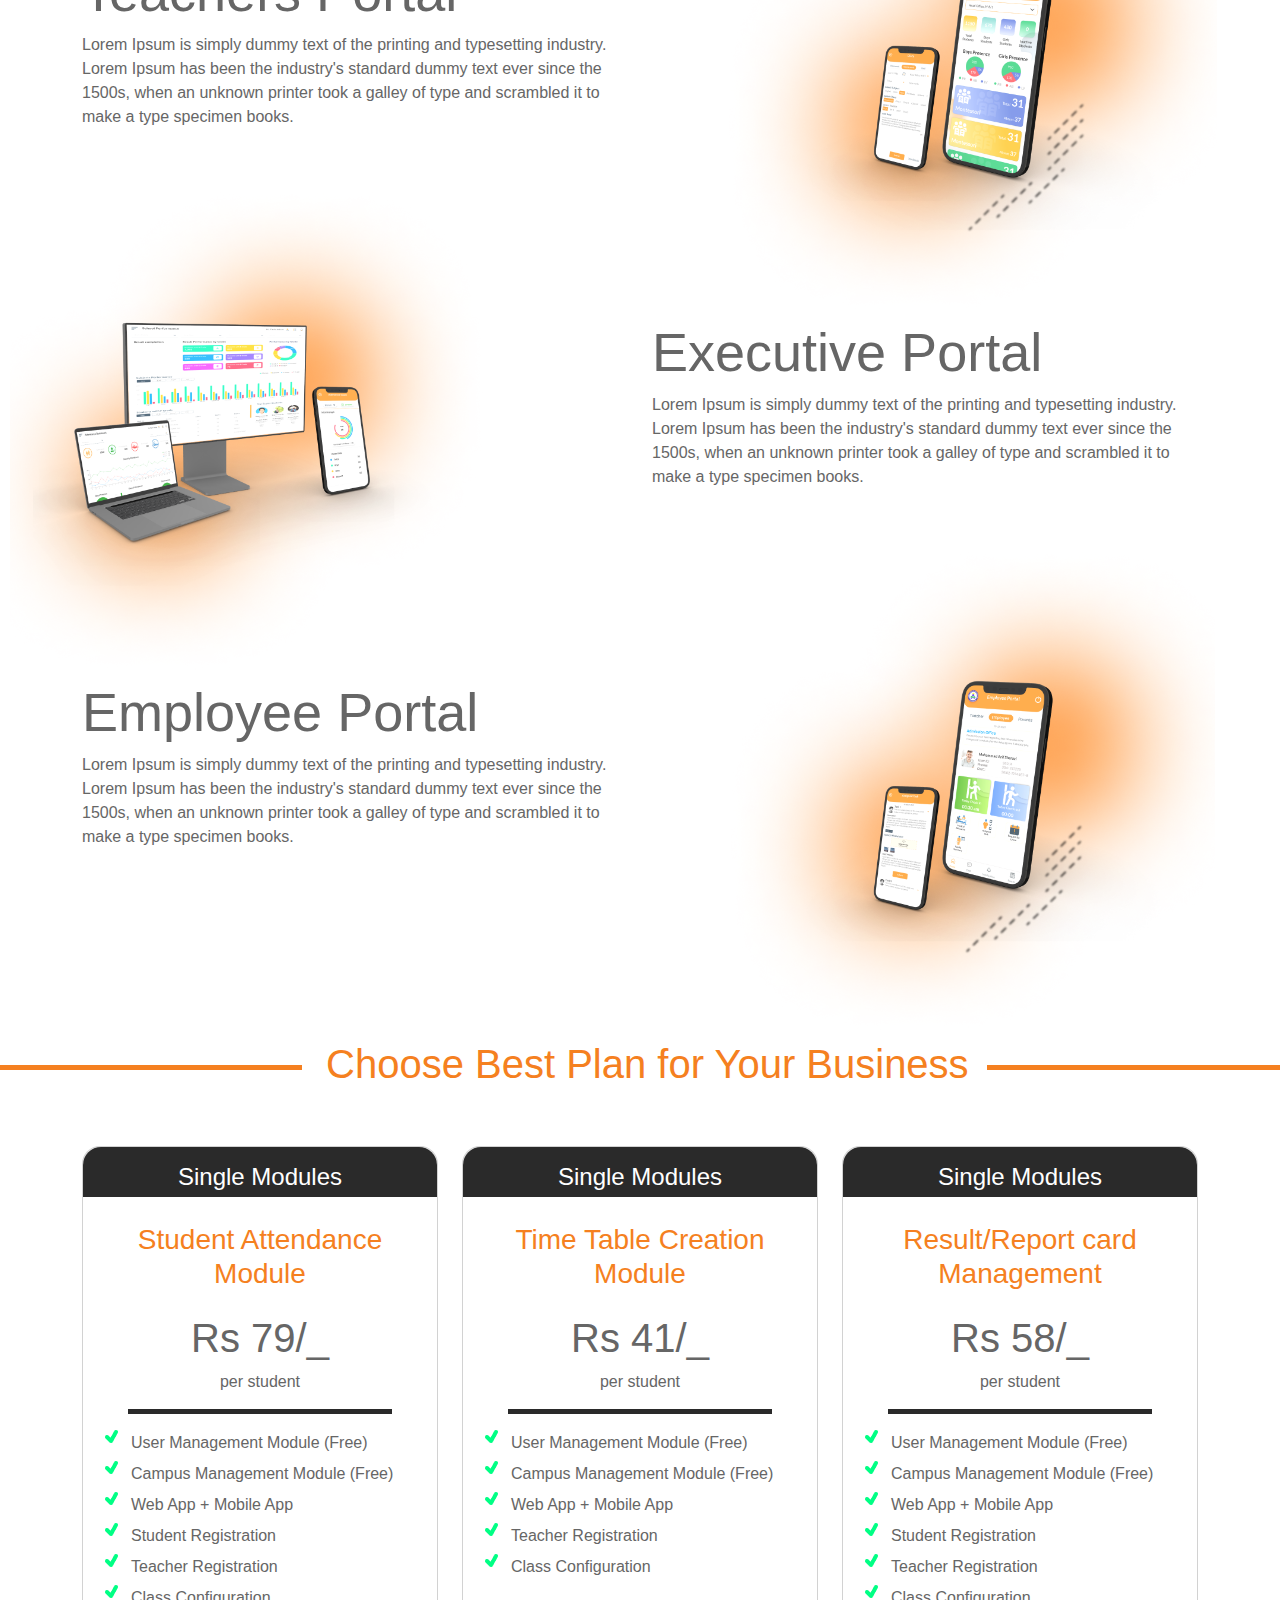
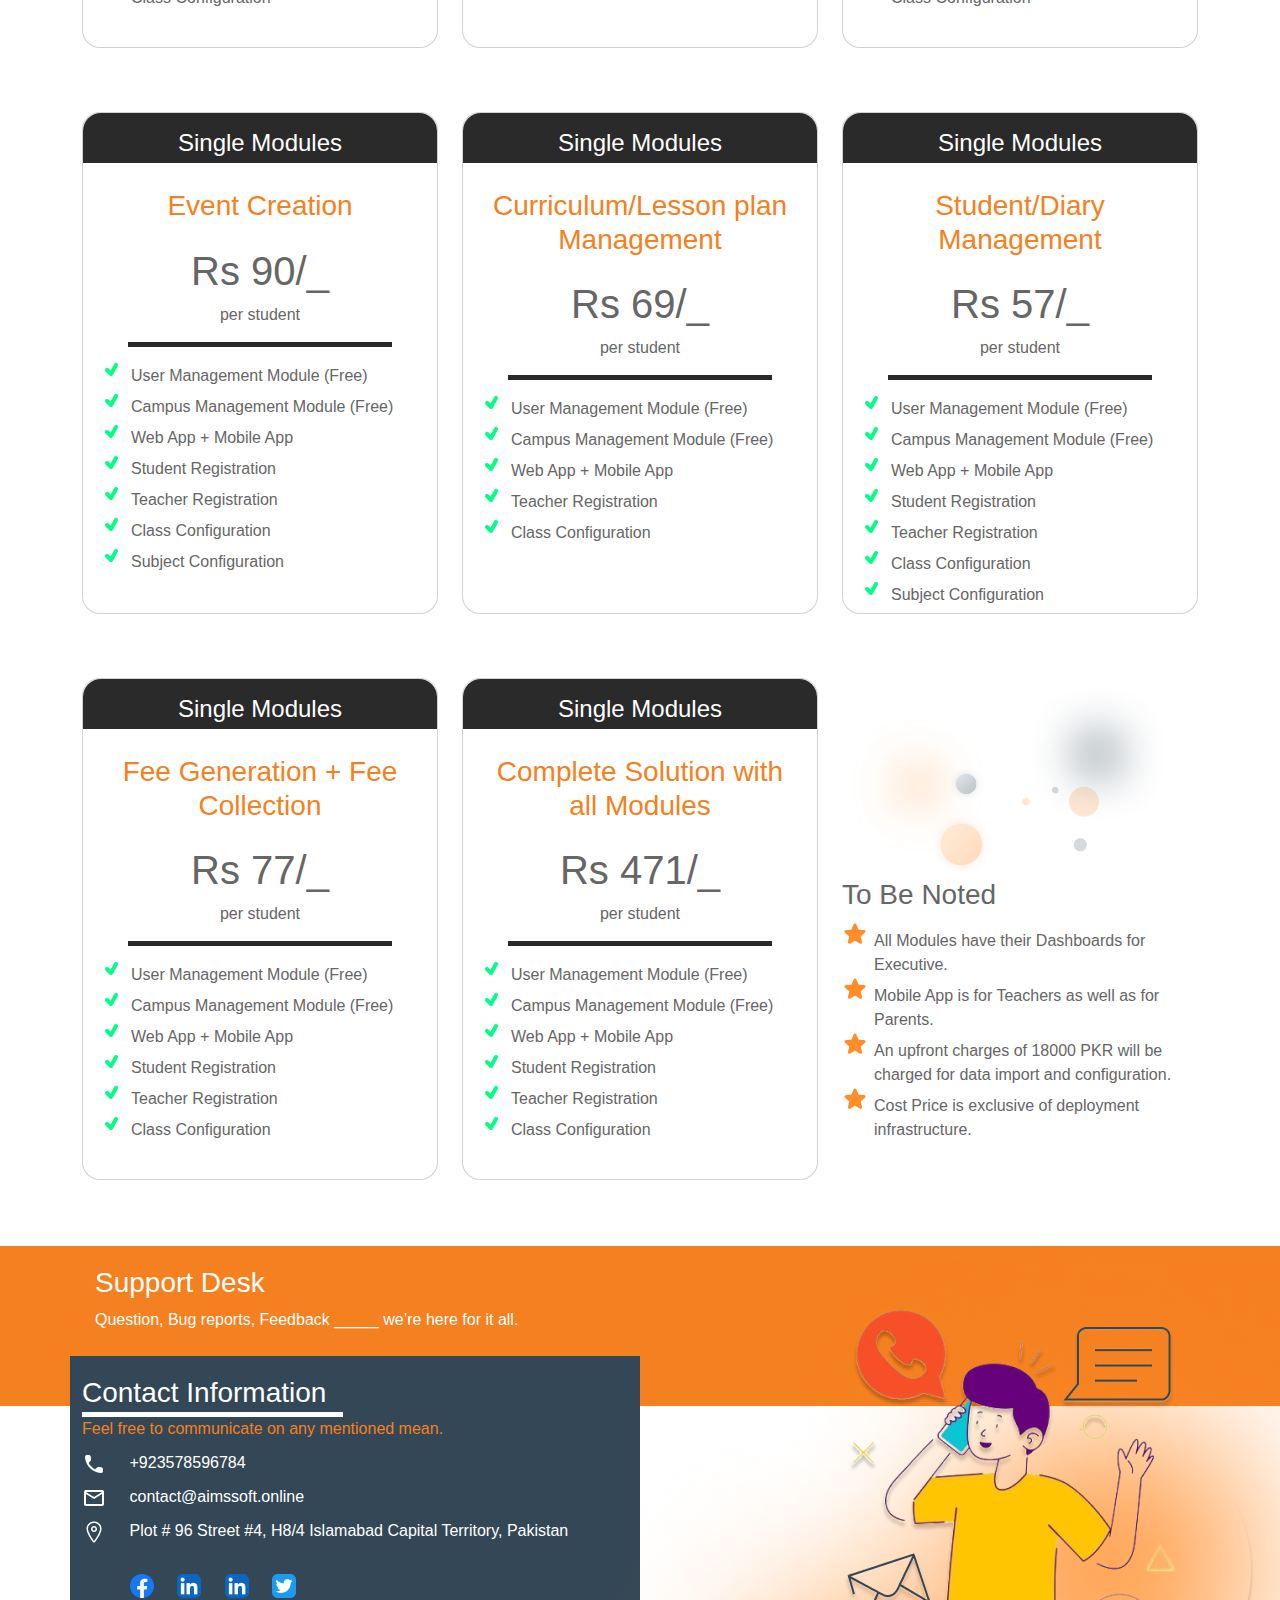
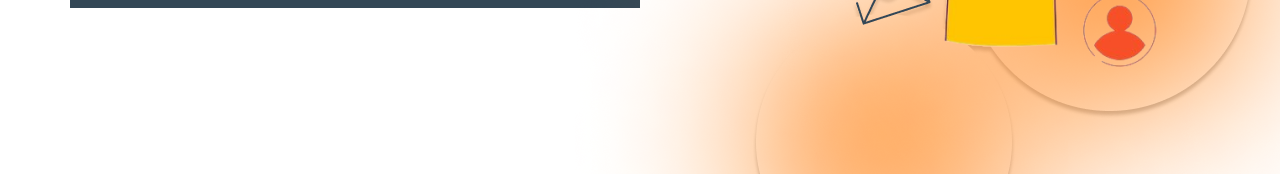
==== commit 4c3da152: "schoolpage done merishope intial" ====
--- a/school.html
+++ b/school.html
@@ -86,6 +86,9 @@
                 <li>
                   <a class="nav-link scrollto" href="#clients">Contact Us</a>
                 </li>
+                <li>
+                  <a class="nav-link scrollto" href="merishop.html">Shop</a>
+                </li>
               </ul>
               <i class="bi bi-list mobile-nav-toggle"></i>
             </nav>
@@ -95,7 +98,7 @@
       </div>
     </header>
     <!-- Hero Area -->
-    <div style="margin-top: 120px">
+    <div style="margin-top: 120px ">
       <div class="row bg-hero">
         <div class="col-md-6">
           <img
@@ -153,21 +156,21 @@
     </div>
     <!-- Salient Feature Heading -->
     <div class="row">
-      <div class="col-md-4">
-        <div class="orange-line"></div>
+      <div class="col-md-5">
+        <div class="orange-line-custom-salient-l"></div>
       </div>
       <div class="col-md-3 orange-theme-color">
         <h1>Salient Features</h1>
       </div>
-      <div class="col-md-5">
-        <div class="orange-line"></div>
+      <div class="col-md-4">
+        <div class="orange-line-custom-salient-r"></div>
       </div>
     </div>
     <!-- Salient Feature Cards -->
     <div class="container mg-bot-50">
       <div class="row mt-5 mr-lt">
         <div class="col-md-4 mb-3 ">
-          <div class="card salient-card-bg">
+          <div class="card salient-card-bg salient-card-1">
             <img
               src="assets/img/School/card/graduate.png"
               class="card-img-top mx-auto d-block mt-3"
@@ -193,8 +196,8 @@
         </div>
         
         <div class="col-md-4 mb-3 ">
-          <div class="card salient-card-bg">
-            <img
+          <div class="card salient-card-bg  salient-card-2">
+            <img 
               src="assets/img/School/card/bank.png"
               class="card-img-top mx-auto d-block mt-3"
               alt="Image"
@@ -210,7 +213,8 @@
             </div>
 
             <div class="salient-card-body">
-              <h3 class="card-title color-orange mr-top-10 txt-center">Multi Campuses
+              <h3 class="card-title color-orange mr-top-10 txt-center test">Multi Campuses
+                <br>
                 Management</h3>
               <p class="color-white txt-center pd-right-10 pd-left-10">
                 Lorem Ipsum is simply dummy text of the printing and typesetting industry. Lorem Ipsum has been the industry's standard dummy text ever since the 1500s, when an unknown printer took
@@ -247,7 +251,7 @@
       </div>
       <div class="row mt-5 mr-lt">
         <div class="col-md-4 mb-3 ">
-          <div class="card salient-card-bg">
+          <div class="card salient-card-bg  salient-card-1">
             <img
               src="assets/img/School/card/timetable.png"
               class="card-img-top mx-auto d-block mt-3"
@@ -273,7 +277,7 @@
         </div>
         
         <div class="col-md-4 mb-3 ">
-          <div class="card salient-card-bg">
+          <div class="card salient-card-bg  salient-card-2">
             <img
               src="assets/img/School/card/exam.png"
               class="card-img-top mx-auto d-block mt-3"
@@ -324,7 +328,7 @@
       </div>
       <div class="row mt-5 mr-lt">
         <div class="col-md-4 mb-3 ">
-          <div class="card salient-card-bg">
+          <div class="card salient-card-bg  salient-card-1">
             <img
               src="assets/img/School/card/fee.png"
               class="card-img-top mx-auto d-block mt-3"
@@ -349,7 +353,7 @@
         </div>
         
         <div class="col-md-4 mb-3 ">
-          <div class="card salient-card-bg">
+          <div class="card salient-card-bg  salient-card-2">
             <img
               src="assets/img/School/card/curriculum.png"
               class="card-img-top mx-auto d-block mt-3"
@@ -437,7 +441,7 @@
       <div class="row">
         <div class="col-md-6">
           <img
-            class="portal-img-style"
+            class="portal-img-style-l"
             src="assets/img/School/portal/parent_mobile_img.png"
             alt="Image"
           />
@@ -480,7 +484,7 @@
       <div class="row">
         <div class="col-md-6">
           <img
-            class="portal-img-style"
+            class="portal-img-style-l"
             src="assets/img/School/portal/executive_Portal_img.png"
             alt="Image"
           />
@@ -531,13 +535,13 @@
     </div>
     <!-- cards  -->
     <div class="container mg-bot-50">
-      <div class="row">
+      <div class="row mb-5">
         <div class="col-md-4 mb-3">
           <div class="card plan-card-css">
             <div class="card-body">
-              <h3 class="choose-plan-top-bg">Single Modules</h3>
-              <h3 class="plan-card-heading-2">Student Attendance Module</h3>
-              <h1 class="txt-center txt-color">Rs 79/_</h1>
+              <h3 class="choose-plan-top-bg ">Single Modules</h3>
+              <h3 class="plan-card-heading-2 mr-top-100">Student Attendance Module</h3>
+              <h1 class="txt-center txt-color mt-4">Rs 79/_</h1>
               <p class="txt-center">per student</p>
               <div class="row">
                 <div class="col-md-1"> 
@@ -548,7 +552,8 @@
                 <div class="col-md-1">         
                 </div>
               </div>
-              <ul>
+              <ul style="list-style-image: url('assets/img/School/typcn_tick.png');" >
+               
                 <li>User Management Module (Free)</li>
                 <li>Campus Management Module (Free)</li>
                 <li>Web App + Mobile App</li>
@@ -564,9 +569,9 @@
           <div class="card plan-card-css">
             <div class="card-body">
               <h3 class="choose-plan-top-bg">Single Modules</h3>
-              <h3 class="plan-card-heading-2">Time Table Creation
+              <h3 class="plan-card-heading-2 mr-top-100">Time Table Creation
                 Module</h3>
-              <h1 class="txt-center txt-color">Rs 41/_</h1>
+              <h1 class="txt-center txt-color mt-4">Rs 41/_</h1>
               <p class="txt-center">per student</p>
               <div class="row">
                 <div class="col-md-1"> 
@@ -577,7 +582,7 @@
                 <div class="col-md-1">         
                 </div>
               </div>
-              <ul>
+              <ul style="list-style-image: url('assets/img/School/typcn_tick.png');">
                 <li>User Management Module (Free)</li>
                 <li>Campus Management Module (Free)</li>
                 <li>Web App + Mobile App</li>
@@ -593,8 +598,8 @@
           <div class="card plan-card-css">
             <div class="card-body">
               <h3 class="choose-plan-top-bg">Single Modules</h3>
-              <h3 class="plan-card-heading-2">Result/Report card Management</h3>
-              <h1 class="txt-center txt-color">Rs 58/_</h1>
+              <h3 class="plan-card-heading-2 mr-top-100">Result/Report card Management</h3>
+              <h1 class="txt-center txt-color mt-4">Rs 58/_</h1>
               <p class="txt-center">per student</p>
               <div class="row">
                 <div class="col-md-1"> 
@@ -605,7 +610,7 @@
                 <div class="col-md-1">         
                 </div>
               </div>
-              <ul>
+              <ul style="list-style-image: url('assets/img/School/typcn_tick.png');">
                 <li>User Management Module (Free)</li>
                 <li>Campus Management Module (Free)</li>
                 <li>Web App + Mobile App</li>
@@ -618,13 +623,13 @@
         </div>
         <!-- <div class="col-md-1"></div> -->
       </div>
-      <div class="row">
+      <div class="row mb-5">
         <div class="col-md-4 mb-3">
           <div class="card plan-card-css">
             <div class="card-body">
               <h3 class="choose-plan-top-bg">Single Modules</h3>
-              <h3 class="plan-card-heading-2">Event Creation</h3>
-              <h1 class="txt-center txt-color">Rs 90/_</h1>
+              <h3 class="plan-card-heading-2 mr-top-100">Event Creation</h3>
+              <h1 class="txt-center txt-color mt-4">Rs 90/_</h1>
               <p class="txt-center">per student</p>
               <div class="row">
                 <div class="col-md-1"> 
@@ -635,7 +640,7 @@
                 <div class="col-md-1">         
                 </div>
               </div>
-              <ul>
+              <ul style="list-style-image: url('assets/img/School/typcn_tick.png');">
                 <li>User Management Module (Free)</li>
                 <li>Campus Management Module (Free)</li>
                 <li>Web App + Mobile App</li>
@@ -652,8 +657,8 @@
           <div class="card plan-card-css">
             <div class="card-body">
               <h3 class="choose-plan-top-bg">Single Modules</h3>
-              <h3 class="plan-card-heading-2">Curriculum/Lesson plan Management</h3>
-              <h1 class="txt-center txt-color">Rs 69/_</h1>
+              <h3 class="plan-card-heading-2 mr-top-100">Curriculum/Lesson plan Management</h3>
+              <h1 class="txt-center txt-color mt-4">Rs 69/_</h1>
               <p class="txt-center">per student</p>
               <div class="row">
                 <div class="col-md-1"> 
@@ -664,7 +669,7 @@
                 <div class="col-md-1">         
                 </div>
               </div>
-              <ul>
+              <ul style="list-style-image: url('assets/img/School/typcn_tick.png');">
                 <li>User Management Module (Free)</li>
                 <li>Campus Management Module (Free)</li>
                 <li>Web App + Mobile App</li>
@@ -680,8 +685,8 @@
           <div class="card plan-card-css">
             <div class="card-body">
               <h3 class="choose-plan-top-bg">Single Modules</h3>
-              <h3 class="plan-card-heading-2">Student/Diary Management</h3>
-              <h1 class="txt-center txt-color">Rs 57/_</h1>
+              <h3 class="plan-card-heading-2 mr-top-100">Student/Diary Management</h3>
+              <h1 class="txt-center txt-color mt-4">Rs 57/_</h1>
               <p class="txt-center">per student</p>
               <div class="row">
                 <div class="col-md-1"> 
@@ -692,7 +697,7 @@
                 <div class="col-md-1">         
                 </div>
               </div>
-              <ul>
+              <ul style="list-style-image: url('assets/img/School/typcn_tick.png');">
                 <li>User Management Module (Free)</li>
                 <li>Campus Management Module (Free)</li>
                 <li>Web App + Mobile App</li>
@@ -706,18 +711,15 @@
         </div>
         <!-- <div class="col-md-1"></div> -->
       </div>
-      <div class="row">
-        <style>
-          ul {
-            list-style-image: url("assets/img/School/typcn_tick.png");
-              }
-        </style>
+      <div class="row mb-5">
+       
         <div class="col-md-4 mb-3">
           <div class="card plan-card-css">
             <div class="card-body">
               <h3 class="choose-plan-top-bg">Single Modules</h3>
-              <h3 class="plan-card-heading-2">Student Attendance Module</h3>
-              <h1 class="txt-center txt-color">Rs 79/_</h1>
+              <h3 class="plan-card-heading-2 mr-top-100">Fee Generation
+                + Fee Collection</h3>
+              <h1 class="txt-center txt-color mt-4">Rs 77/_</h1>
               <p class="txt-center">per student</p>
               <div class="row">
                 <div class="col-md-1"> 
@@ -728,7 +730,7 @@
                 <div class="col-md-1">         
                 </div>
               </div>
-              <ul>
+              <ul style="list-style-image: url('assets/img/School/typcn_tick.png');">
                 <li>User Management Module (Free)</li>
                 <li>Campus Management Module (Free)</li>
                 <li>Web App + Mobile App</li>
@@ -744,8 +746,8 @@
           <div class="card plan-card-css">
             <div class="card-body">
               <h3 class="choose-plan-top-bg">Single Modules</h3>
-              <h3 class="plan-card-heading-2">Student Attendance Module</h3>
-              <h1 class="txt-center txt-color">Rs 79/_</h1>
+              <h3 class="plan-card-heading-2 mr-top-100">Complete Solution with all Modules</h3>
+              <h1 class="txt-center txt-color mt-4">Rs 471/_</h1>
               <p class="txt-center">per student</p>
               <div class="row">
                 <div class="col-md-1"> 
@@ -756,7 +758,7 @@
                 <div class="col-md-1">         
                 </div>
               </div>
-              <ul>
+              <ul style="list-style-image: url('assets/img/School/typcn_tick.png');">
                 <li>User Management Module (Free)</li>
                 <li>Campus Management Module (Free)</li>
                 <li>Web App + Mobile App</li>
@@ -769,9 +771,9 @@
         </div>
         
         <div class="col-md-4">
-          <img style="height: 250px;" src="assets/img/School/Group 641.png" alt="">
-          <h1>To Be Noted</h1>
-          <ul>
+          <img style="height: 200px;" src="assets/img/School/Group 641.png" alt="">
+          <h3>To Be Noted</h3>
+          <ul style="list-style-image: url('assets/img/School/satr.png'); margin-top: 10px;">
             
             <li>All Modules have their Dashboards for Executive.</li>
             <li>Mobile App is for Teachers as well as for Parents.</li>
@@ -785,9 +787,16 @@
     <!-- above footer  -->
     <div class="bg-orange">
       <h3 class="mr-lt color-white pd-top-20">Support Desk</h3>
-      <p class="mr-lt color-white">
-        Question, Bug reports, Feedback ------ we’re here for it all.
-      </p>
+      <div class="mr-lt color-white mb-4">
+        <p class="bs">
+          Question, Bug reports, Feedback 
+        </p>
+        <p class="bs mr-top--10">_____</p>
+        <p class="bs">
+          we’re here for it all.
+        </p>
+      </div>
+      
       <div class="bg-orange height-50"></div>
     </div>
     <!-- footer  -->
@@ -804,10 +813,10 @@
             <div class="col-md-6">         
             </div>
           </div>
-          <div class="row">
+          <div class="row ">
             <p class="color-orange">Feel free to communicate on any mentioned mean.</p>
           </div>
-          <div class="row">
+          <div class="row mr-top--20">
             <div class="col-md-1">
               <img src="assets/img/School/phone.png" alt="Image 1" />
             </div>
@@ -815,7 +824,7 @@
               <p class="color-white">+923578596784</p>
             </div>
           </div>
-          <div class="row">
+          <div class="row mr-top--20">
             <div class="col-md-1">
               <img src="assets/img/School/email.png" alt="Image 2" />
             </div>
@@ -824,7 +833,7 @@
             </div>
           </div>
 
-          <div class="row">
+          <div class="row mr-top--20">
             <div class="col-md-1">
               <img src="assets/img/School/location.png" alt="Image 2" />
             </div>
@@ -839,14 +848,17 @@
             </div>
             <div class="col-md-4">
               <div class="row">
-              <div class="col-md-4">
-                <a href="#" class="fa fa-facebook color-orange"></a>
-              </div>
-              <div class="col-md-4">
-                <a href="#" class="fa fa-twitter color-orange"></a>
-              </div>
-              <div class="col-md-4">
-                <a href="#" class="fa fa-instagram color-orange"></a>
+              <div class="col-md-3">
+                <img src="assets/img/School/fb.png" alt="">
+              </div>
+              <div class="col-md-3">
+                <img src="assets/img/School/linkedin.png" alt="">
+              </div>
+              <div class="col-md-3">
+                <img src="assets/img/School/linkedin.png" alt="">
+              </div>
+              <div class="col-md-3">
+                <img src="assets/img/School/twitter.png" alt="">
               </div>
             </div>
              
@@ -859,8 +871,11 @@
           </div>
           
         </div>
-        <div class="col-md-6">
-          <img src="assets/img/School/Footer image.png" alt="Image" />
+        <div class="col-md-6 ">
+          <div class="footer-img">
+            <img src="assets/img/School/Footer image.png" alt="Image" />
+          </div>
+         
         </div>
       </div>
     </div>
--- a/assets/css/style.css
+++ b/assets/css/style.css
@@ -16,6 +16,10 @@
   --fifthColor: #ffffff;
   --sixthColor: #fafafa;
   --seventhColor: #334756;
+  --eightColor: #2A2A2A;
+  --ninthColor:#164863;
+  --tenthColor: #9BBEC8;
+  --eleventhColor: #DDF2FD;
 }
 
 /*--------------------------------------------------------------
@@ -2803,11 +2807,7 @@
   background-size: auto;
 }
 
-.orange-line{
-  color:  var(--firstColor);
-  /* height: 5px; */
-  border: solid;
-}
+/*  */
 .orange-theme-color{
   color:  var(--firstColor);
 
@@ -2821,13 +2821,257 @@
   background-color: var(--firstColor);
   margin-top: 25px;
  }
- .salient-card-bg{
+.orange-line-custom-portal {
+  width: 700px;
+  height: 5px;
+  background-color: var(--firstColor);
+  margin-top: 25px;
+  margin-left: -110px;
+ }
+.orange-line-custom-best-plan {
+  width: 350px;
+  height: 5px;
+  background-color: var(--firstColor);
+  margin-top: 25px;
+  margin-left: -100px;
+ }
+
+.orange-line-custom-salient-l {
+  width: 575px;
+  height: 5px;
+  background-color: var(--firstColor);
+  margin-top: 25px;
+  margin-left: -30px;
+ }
+ .orange-line-custom-salient-r {
+  width: 575px;
+  height: 5px;
+  background-color: var(--firstColor);
+  margin-top: 25px;
+  margin-left: -10px;
+ }
+.salient-card-bg{
   background-color: var(--seventhColor);
   border-radius: 30px;
  }
- .color-orange{
+ .salient-card-1{
+  margin-left: -4rem;
+ margin-right: 4rem;
+ }
+
+.salient-card-2{
+  margin-left: -2rem;
+ margin-right: 2rem;
+ }
+
+
+.color-orange{
   color: var(--firstColor);
  }
- .color-white{
+.color-white{
   color: var(--fifthColor);
- }+ }
+.card-body {
+  position: relative;
+  height: 500px;
+ }
+
+
+ 
+.choose-plan-top-bg {
+  position: absolute;
+  background-color: var(--eightColor);
+  border-top-left-radius: 18px;
+  border-top-right-radius: 18px;
+  top: 0;
+  margin-bottom: 20px;
+  left: 0;
+  width: 100%;
+  color: var(--fifthColor);
+  font-size: 24px;
+  align-content: center;
+  text-align: center;
+  height: 50px;
+  padding-top: 10px;
+ }
+ 
+ 
+.plan-card-css{
+  border-radius: 18px;
+ }
+.bg-orange{
+  background-color: var(--firstColor);
+ }
+.mr-lt{
+  margin-left: 95px;
+ }
+ .mr-lt{
+  margin-left: 95px;
+ }
+.bg-blue{
+  background-color: var(--seventhColor);
+ }
+.bg-fit-content{
+  height: fit-content;
+ }
+.margin-bottom-footer{
+  margin-bottom: 100px;
+ }
+.height-50{
+  height: 50px;
+ }
+ .z-index-1{
+  z-index: -1;
+ }
+ .mr-top-50{
+  margin-top: 50px;
+ }
+ .mr-top-100{
+  margin-top: 100px;
+ }
+ .mr-top--50{
+  margin-top: -50px;
+ }
+ .portal-img-style{
+  /* margin-left: 10px; */
+  width: 500px; 
+  height: 500px; 
+  object-fit: contain;
+  margin-top: -140px;
+  margin-left: 65px;
+ }
+ .portal-img-style-l{
+  margin-left: -5rem;
+  width: 500px; 
+  height: 500px; 
+  object-fit: contain;
+  margin-top: -140px;
+  /* margin-left: 65px; */
+ }
+ .mg-bot-50{
+  margin-bottom: 50px;
+ }
+
+ .plan-card-heading-2{
+  margin-top: 60px;
+  color: var(--firstColor);
+  /* font-size: 20px !important; */
+  align-content: center;
+  text-align: center;
+ }
+ .card-title{
+  font-size: 28px;
+ }
+ .card-text{
+  font-size: 20px;
+ }
+ .txt-center{
+  text-align: center;
+ }
+ .mr-top--40{
+  margin-top: -40px;
+ }
+ .mr-top--30{
+  margin-top: -30px;
+ }
+ .mr-top--20{
+  margin-top: -20px;
+ }
+
+ .grey-line{
+  width: 100%;
+  height: 5px;
+  background-color: var(--eightColor);
+  margin-top: 25px;
+ }
+ .pd-top-20{
+  padding-top: 20px;
+ }
+ .pd-right-10{
+  padding-right: 10px;
+ }
+.pd-left-10{
+  padding-left: 10px;
+}
+.mr-top-10{
+  margin-top: 10px;
+ }
+.mr-top-30{
+  margin-top: 30px;
+ }
+.mr-bottom-10{
+  margin-bottom: 10px;
+ }
+ .mr-bottom-50{
+  margin-bottom: 50px;
+ }
+ .white-line{
+  width: 100%;
+  height: 5px;
+  background-color: var(--fifthColor);
+  margin-top: 25px;
+  /* padding-top: 10px; */
+ }
+ .white-line-footer{
+  width: 100%;
+  height: 5px;
+  background-color: var(--fifthColor);
+  margin-top: 25px;
+  /* padding-top: 10px; */
+ }
+
+ .salient-card-body{
+  height: 250px;
+ }
+.footer-img{
+  margin-top: -8em;
+    margin-left: -6em;
+}
+
+.bs{
+  display: inline;
+}
+
+li::marker {
+  margin: 500px !important;
+ }
+.bg-hero{
+  background-image: url('assets/img/School/fb.png');
+ }
+
+
+ /* Meri Shop */
+.bg-merishop-abovefooter{
+  background-color: var(--ninthColor);
+ }
+ .bg-merishop-blue{
+  background-color: var(--tenthColor);
+  
+ }
+ .bg-merishop{
+  background-color: var(--eleventhColor);
+ }
+
+ .color-lightblue{
+  color: var(--ninthColor);
+ }
+ .text-color-black{
+  color: var(--secondColor);
+ }
+ .black-line{
+  width: 100%;
+  height: 5px;
+  background-color: var(--secondColor);
+  margin-top: 25px;
+  /* padding-top: 10px; */
+ }
+ .merishop-footer-img{
+  margin-top: -8em;
+    margin-left: -4em;
+}
+.bg-pricingplan{
+  /* background-color: var(--tenthColor); */
+}
+.pricing-card{
+  height: 20rem;
+}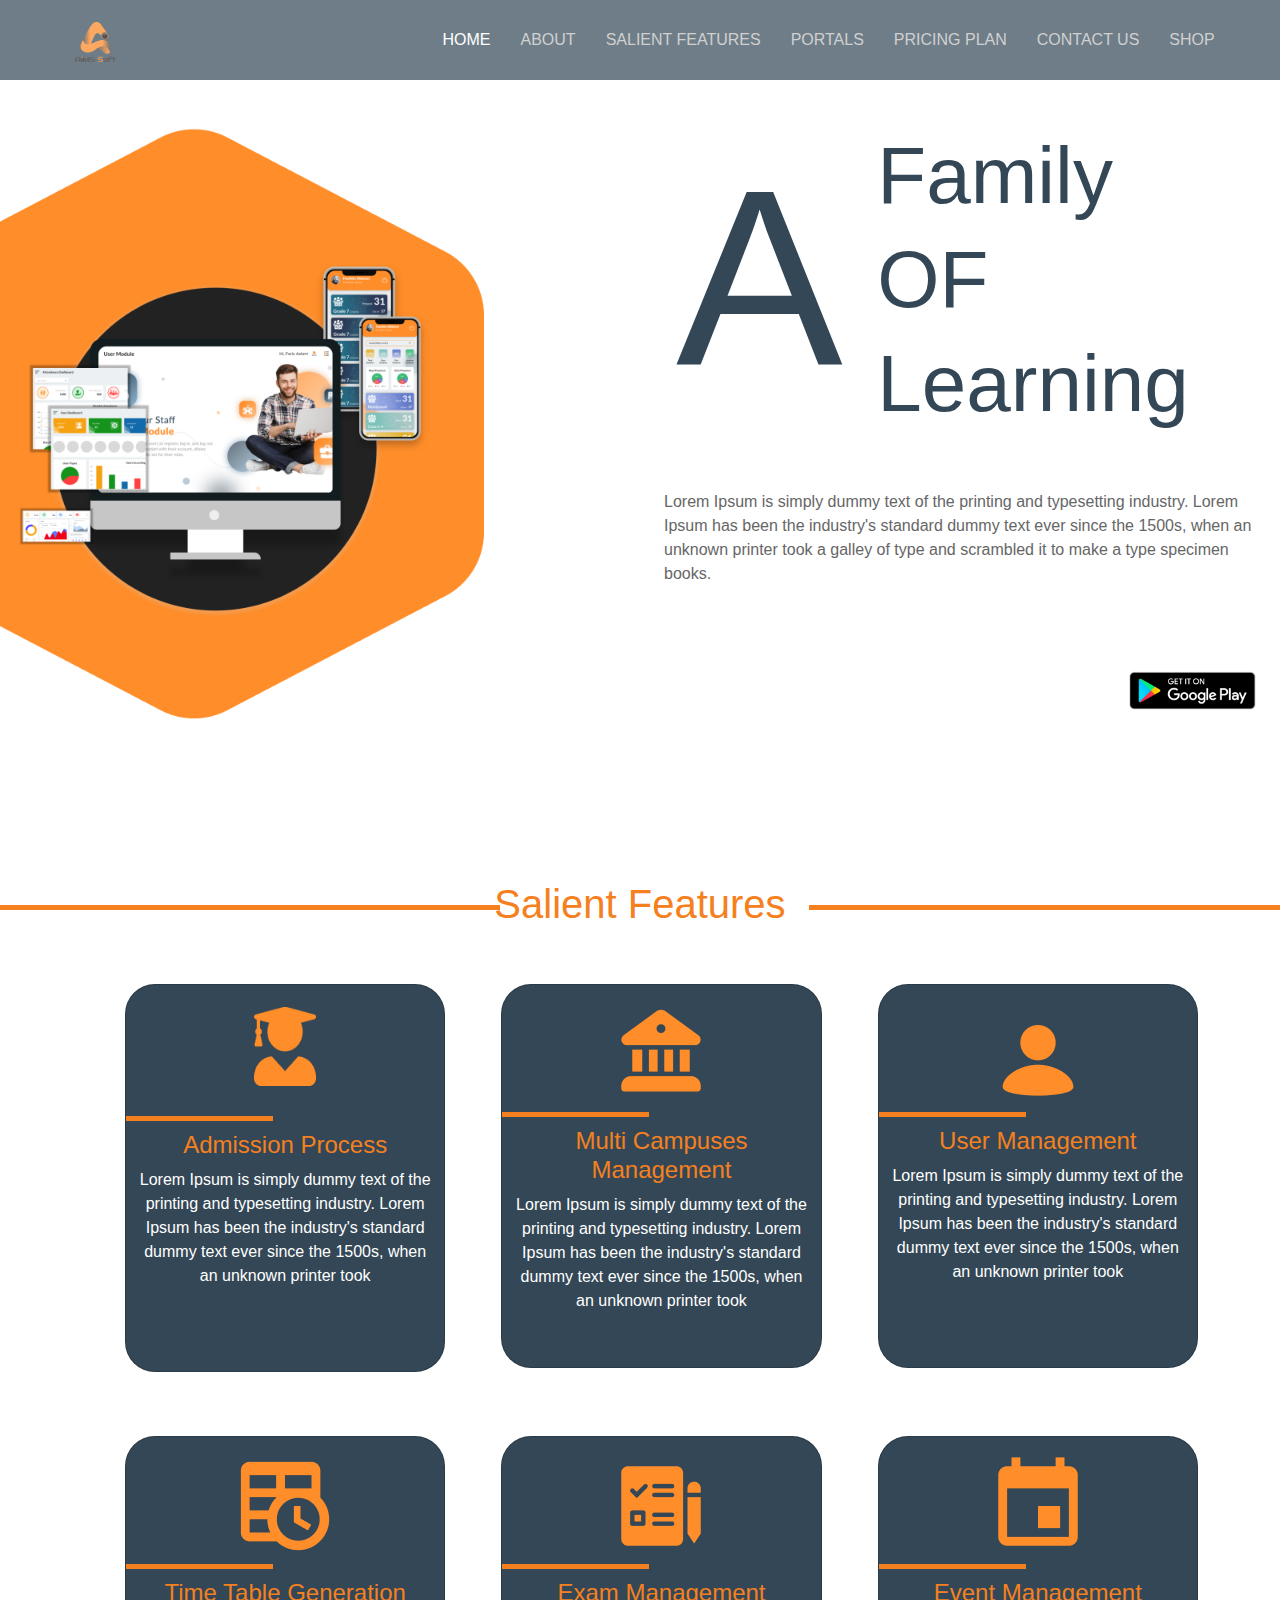
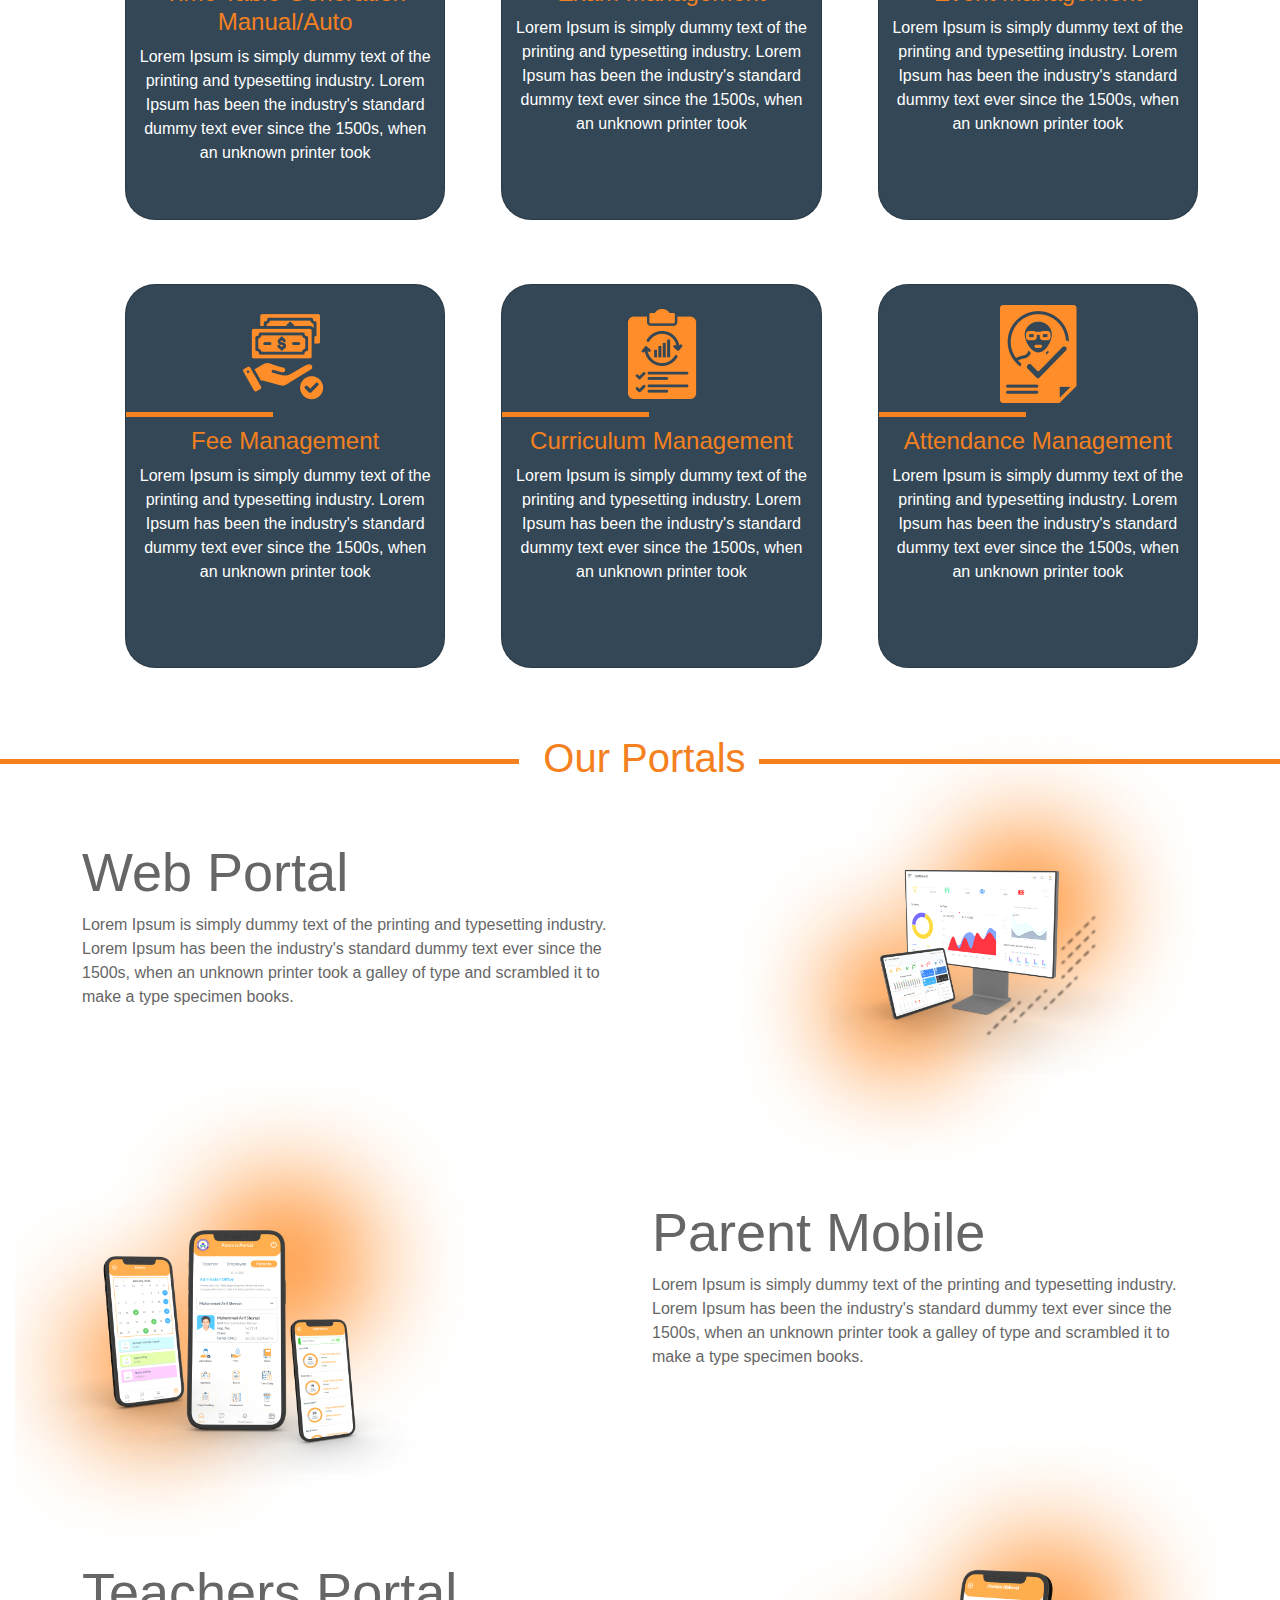
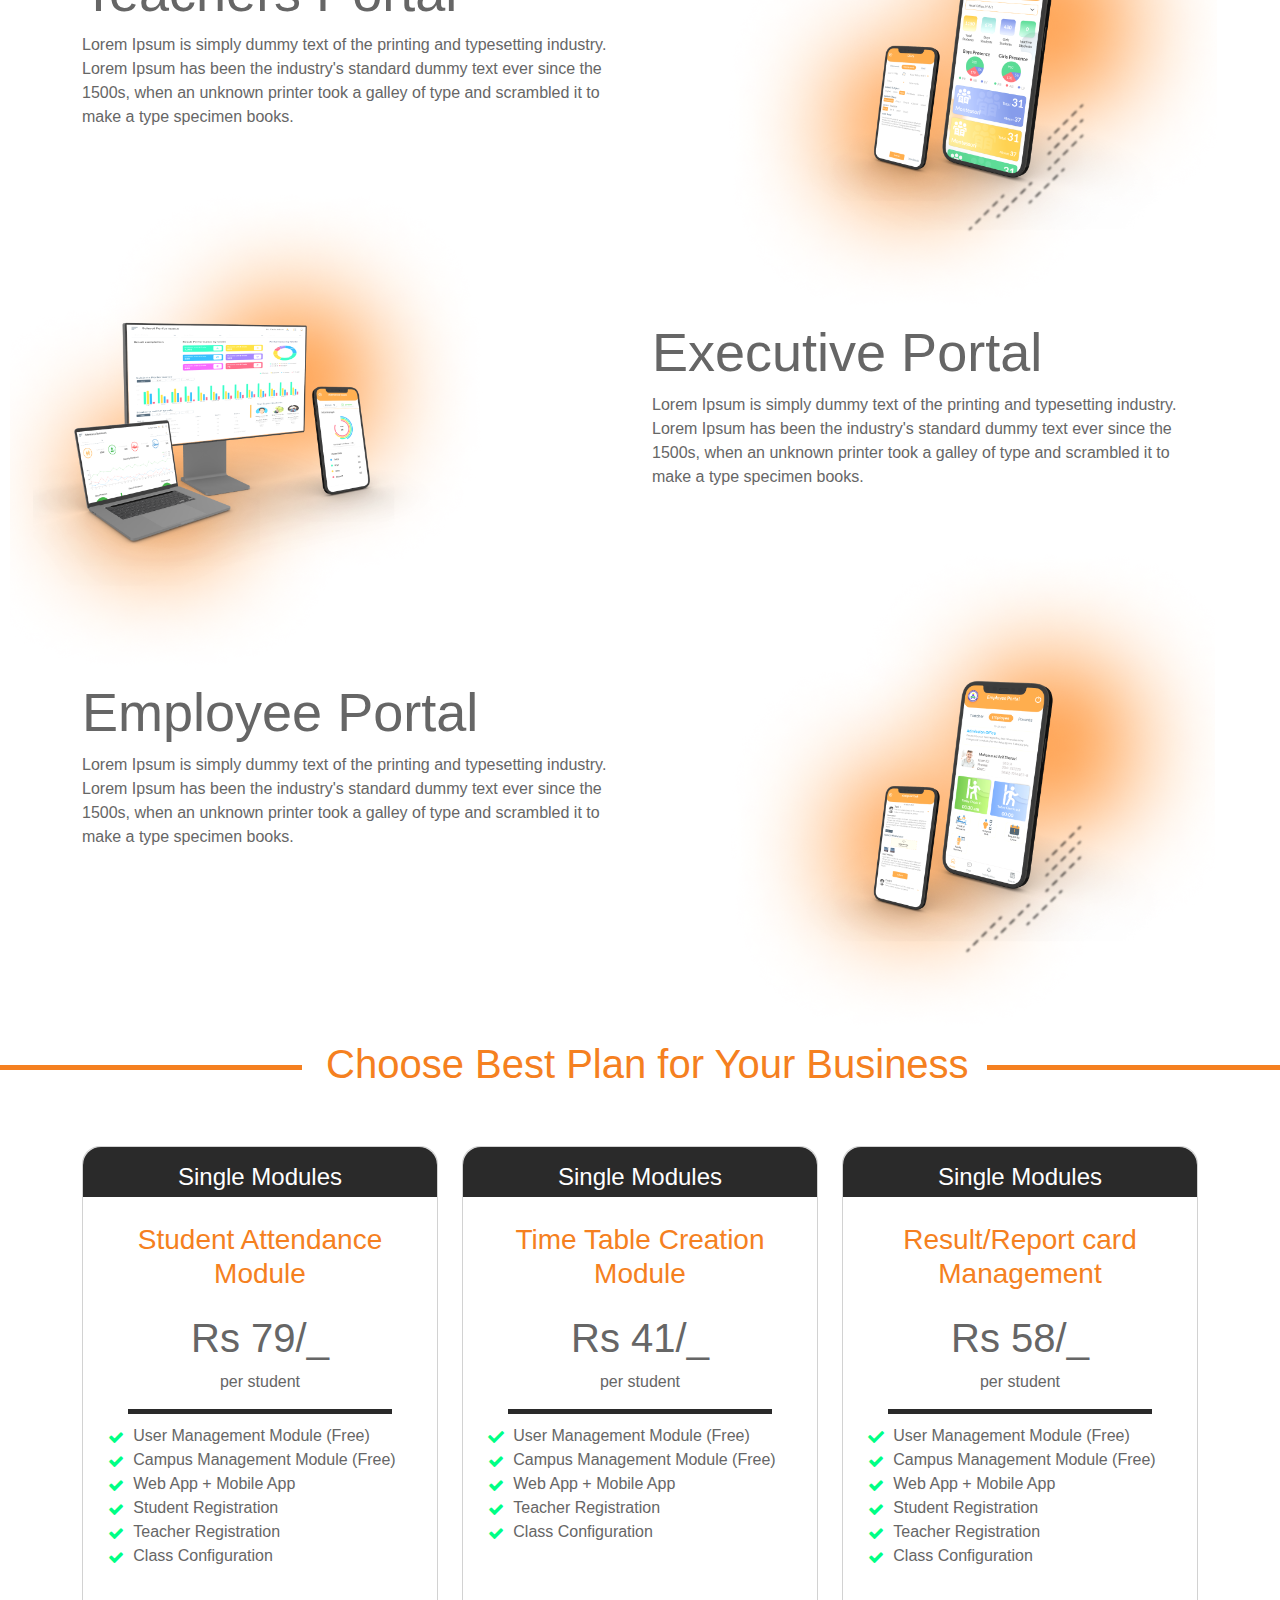
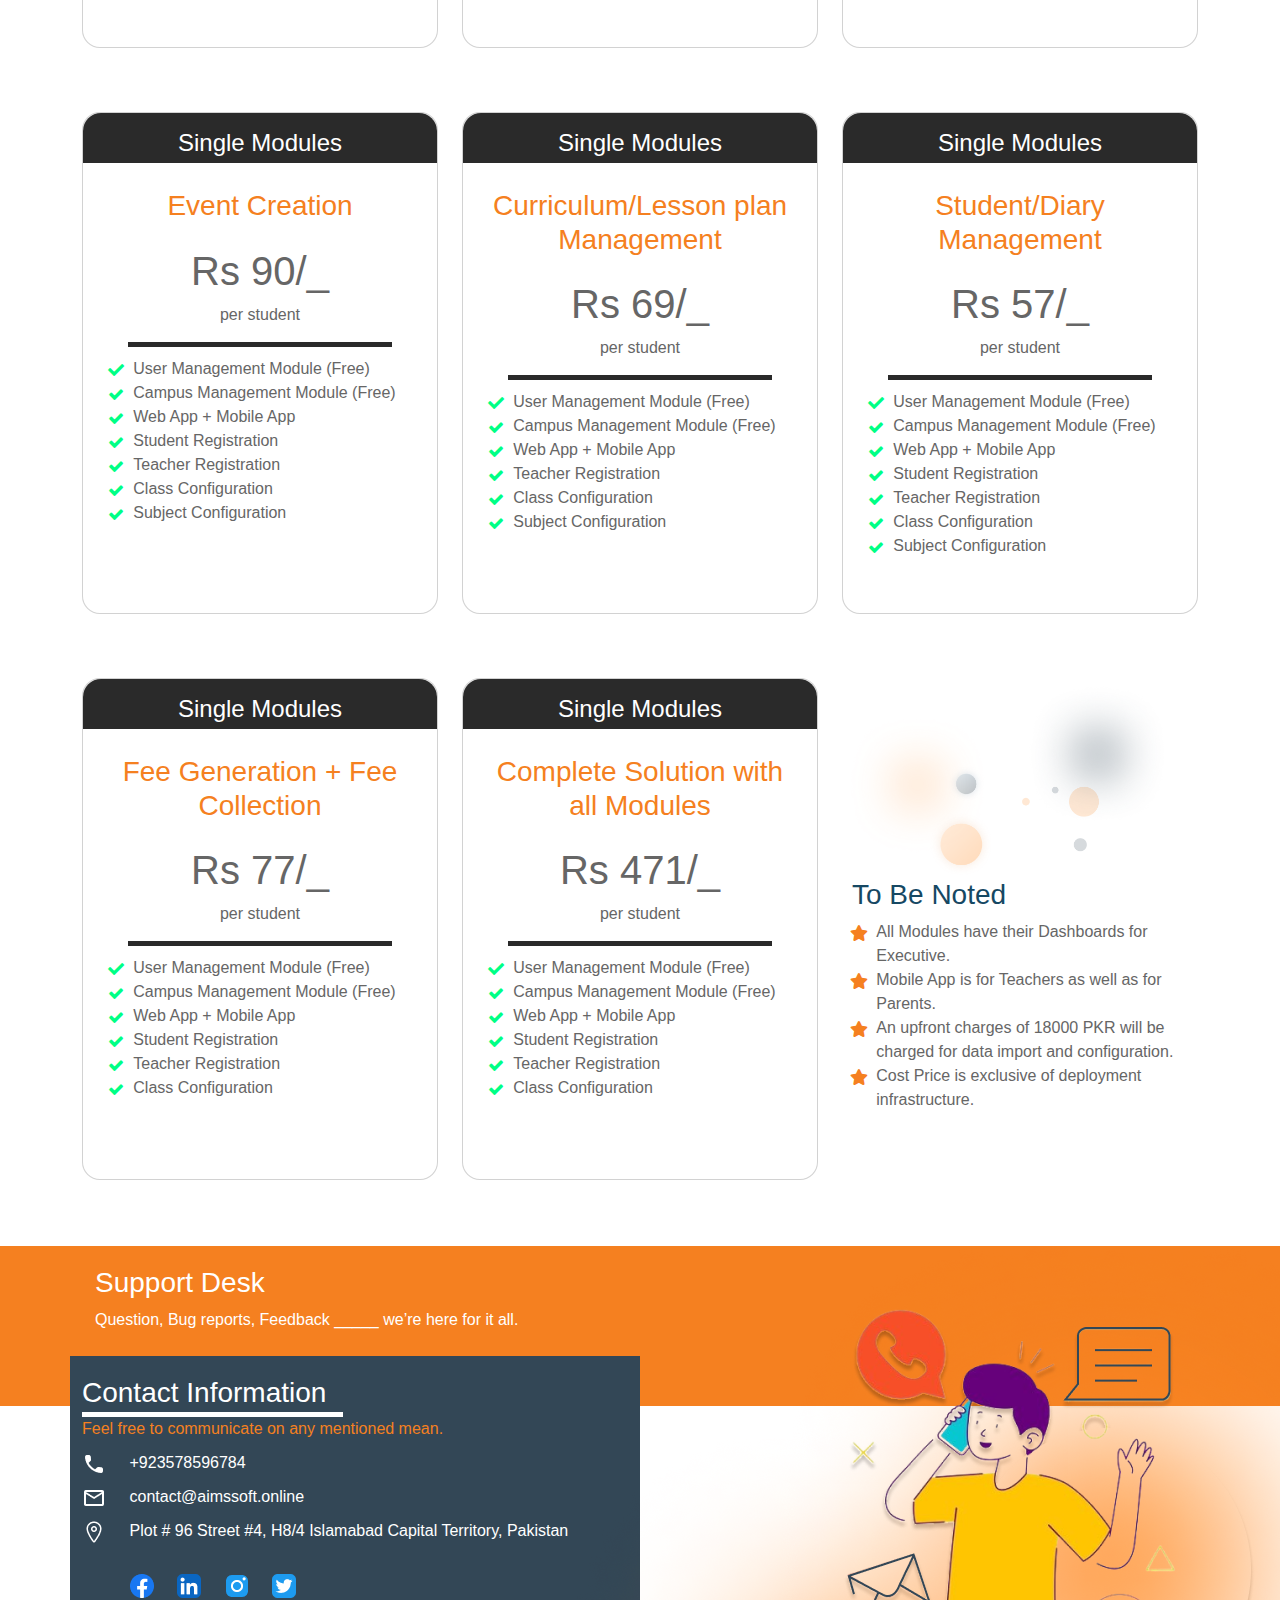
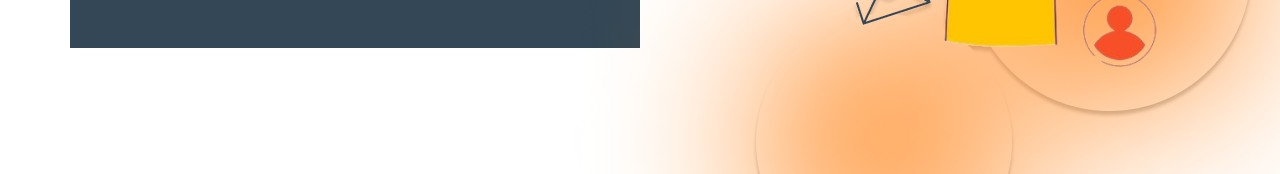
==== commit 557c59fd: "13 dec school page done" ====
--- a/school.html
+++ b/school.html
@@ -11,10 +11,12 @@
     <!-- Favicons -->
     <link href="assets/img/favicon.png" rel="icon" />
     <link href="assets/img/apple-touch-icon.png" rel="apple-touch-icon" />
-    <link
+    <!-- <link
       href="https://maxcdn.bootstrapcdn.com/font-awesome/4.6.3/css/font-awesome.min.css"
       rel="stylesheet"
-    />
+    /> -->
+    <link rel="stylesheet" href="https://cdnjs.cloudflare.com/ajax/libs/font-awesome/5.15.4/css/all.min.css">
+    <link href="https://maxcdn.bootstrapcdn.com/font-awesome/4.6.3/css/font-awesome.min.css" rel="stylesheet" />
 
     <!-- Google Fonts -->
     <link
@@ -98,7 +100,7 @@
       </div>
     </header>
     <!-- Hero Area -->
-    <div style="margin-top: 120px ">
+    <div class="hero-setting">
       <div class="row bg-hero">
         <div class="col-md-6">
           <img
@@ -156,10 +158,10 @@
     </div>
     <!-- Salient Feature Heading -->
     <div class="row">
-      <div class="col-md-5">
+      <div class="col-md-4">
         <div class="orange-line-custom-salient-l"></div>
       </div>
-      <div class="col-md-3 orange-theme-color">
+      <div class="col-md-4 orange-theme-color text-center">
         <h1>Salient Features</h1>
       </div>
       <div class="col-md-4">
@@ -187,7 +189,7 @@
             </div>
 
             <div class="salient-card-body">
-              <h3 class="card-title color-orange mr-top-10 txt-center">Admission Process</h3>
+              <h3 class="card-title color-orange mr-top-10 txt-center font-2">Admission Process</h3>
               <p class="color-white txt-center pd-right-10 pd-left-10">
                 Lorem Ipsum is simply dummy text of the printing and typesetting industry. Lorem Ipsum has been the industry's standard dummy text ever since the 1500s, when an unknown printer took
               </p>
@@ -213,7 +215,7 @@
             </div>
 
             <div class="salient-card-body">
-              <h3 class="card-title color-orange mr-top-10 txt-center test">Multi Campuses
+              <h3 class="card-title color-orange mr-top-10 txt-center font-2">Multi Campuses
                 <br>
                 Management</h3>
               <p class="color-white txt-center pd-right-10 pd-left-10">
@@ -241,7 +243,7 @@
             </div>
 
             <div class="salient-card-body">
-              <h3 class="card-title color-orange mr-top-10 txt-center">User Management</h3>
+              <h3 class="card-title color-orange mr-top-10 txt-center font-2">User Management</h3>
               <p class="color-white txt-center pd-right-10 pd-left-10">
                 Lorem Ipsum is simply dummy text of the printing and typesetting industry. Lorem Ipsum has been the industry's standard dummy text ever since the 1500s, when an unknown printer took
               </p>
@@ -267,7 +269,7 @@
               </div>
             </div>
             <div class="salient-card-body">
-              <h3 class="card-title color-orange mr-top-10 txt-center">Time Table Generation
+              <h3 class="card-title color-orange mr-top-10 txt-center font-2">Time Table Generation
                 Manual/Auto</h3>
               <p class="color-white txt-center pd-right-10 pd-left-10">
                 Lorem Ipsum is simply dummy text of the printing and typesetting industry. Lorem Ipsum has been the industry's standard dummy text ever since the 1500s, when an unknown printer took
@@ -293,7 +295,7 @@
               </div>
             </div>
             <div class="salient-card-body">
-              <h3 class="card-title color-orange mr-top-10 txt-center">Exam Management</h3>
+              <h3 class="card-title color-orange mr-top-10 txt-center font-2">Exam Management</h3>
               <p class="color-white txt-center pd-right-10 pd-left-10">
                 Lorem Ipsum is simply dummy text of the printing and typesetting industry. Lorem Ipsum has been the industry's standard dummy text ever since the 1500s, when an unknown printer took
               </p>
@@ -318,7 +320,7 @@
               </div>
             </div>
             <div class="salient-card-body">
-              <h3 class="card-title color-orange mr-top-10 txt-center">Event Management</h3>
+              <h3 class="card-title color-orange mr-top-10 txt-center font-2">Event Management</h3>
               <p class="color-white txt-center pd-right-10 pd-left-10">
                 Lorem Ipsum is simply dummy text of the printing and typesetting industry. Lorem Ipsum has been the industry's standard dummy text ever since the 1500s, when an unknown printer took
               </p>
@@ -344,7 +346,7 @@
               </div>
             </div>
             <div class="salient-card-body">
-              <h3 class="card-title color-orange mr-top-10 txt-center">Fee Management</h3>
+              <h3 class="card-title color-orange mr-top-10 txt-center font-2">Fee Management</h3>
               <p class="color-white txt-center pd-right-10 pd-left-10">
                 Lorem Ipsum is simply dummy text of the printing and typesetting industry. Lorem Ipsum has been the industry's standard dummy text ever since the 1500s, when an unknown printer took
               </p>
@@ -369,7 +371,7 @@
               </div>
             </div>
             <div class="salient-card-body">
-              <h3 class="card-title color-orange mr-top-10 txt-center">Curriculum Management</h3>
+              <h3 class="card-title color-orange mr-top-10 txt-center font-2">Curriculum Management</h3>
               <p class="color-white txt-center pd-right-10 pd-left-10">
                 Lorem Ipsum is simply dummy text of the printing and typesetting industry. Lorem Ipsum has been the industry's standard dummy text ever since the 1500s, when an unknown printer took
               </p>
@@ -394,7 +396,7 @@
               </div>
             </div>
             <div class="salient-card-body">
-              <h3 class="card-title color-orange mr-top-10 txt-center">Attendance Management</h3>
+              <h3 class="card-title color-orange mr-top-10 txt-center font-2">Attendance Management</h3>
               <p class="color-white txt-center pd-right-10 pd-left-10">
                 Lorem Ipsum is simply dummy text of the printing and typesetting industry. Lorem Ipsum has been the industry's standard dummy text ever since the 1500s, when an unknown printer took
               </p>
@@ -552,7 +554,7 @@
                 <div class="col-md-1">         
                 </div>
               </div>
-              <ul style="list-style-image: url('assets/img/School/typcn_tick.png');" >
+              <!-- <ul style="list-style-image: url('assets/img/School/typcn_tick.png');" >
                
                 <li>User Management Module (Free)</li>
                 <li>Campus Management Module (Free)</li>
@@ -560,7 +562,15 @@
                 <li>Student Registration</li>
                 <li>Teacher Registration</li>
                 <li>Class Configuration</li>
-              </ul>
+              </ul> -->
+              <ul class="fa-ul custom-list">
+                <li><span class="fa-li"><i class="fa fa-check"></i></span>User Management Module (Free)</li>               
+                <li><span class="fa-li"><i class="fa fa-check"></i></span>Campus Management Module (Free)</li>
+                <li><span class="fa-li"><i class="fa fa-check"></i></span>Web App + Mobile App</li>
+                <li><span class="fa-li"><i class="fa fa-check"></i></span>Student Registration</li>
+                <li><span class="fa-li"><i class="fa fa-check"></i></span>Teacher Registration</li>
+                <li><span class="fa-li"><i class="fa fa-check"></i></span>Class Configuration</li>
+             </ul>
             </div>
           </div>
         </div>
@@ -582,14 +592,21 @@
                 <div class="col-md-1">         
                 </div>
               </div>
-              <ul style="list-style-image: url('assets/img/School/typcn_tick.png');">
+              <!-- <ul style="list-style-image: url('assets/img/School/typcn_tick.png');">
                 <li>User Management Module (Free)</li>
                 <li>Campus Management Module (Free)</li>
                 <li>Web App + Mobile App</li>
                 
                 <li>Teacher Registration</li>
                 <li>Class Configuration</li>
-              </ul>
+              </ul> -->
+              <ul class="fa-ul custom-list">
+                <li><span class="fa-li"><i class="fas fa-check"></i></span>User Management Module (Free)</li>               
+                <li><span class="fa-li"><i class="fa fa-check"></i></span>Campus Management Module (Free)</li>
+                <li><span class="fa-li"><i class="fa fa-check"></i></span>Web App + Mobile App</li>
+                <li><span class="fa-li"><i class="fa fa-check"></i></span>Teacher Registration</li>
+                <li><span class="fa-li"><i class="fa fa-check"></i></span>Class Configuration</li>
+             </ul>
             </div>
           </div>
         </div>
@@ -610,14 +627,22 @@
                 <div class="col-md-1">         
                 </div>
               </div>
-              <ul style="list-style-image: url('assets/img/School/typcn_tick.png');">
+              <!-- <ul style="list-style-image: url('assets/img/School/typcn_tick.png');">
                 <li>User Management Module (Free)</li>
                 <li>Campus Management Module (Free)</li>
                 <li>Web App + Mobile App</li>
                 <li>Student Registration</li>
                 <li>Teacher Registration</li>
                 <li>Class Configuration</li>
-              </ul>
+              </ul> -->
+              <ul class="fa-ul custom-list">
+                <li><span class="fa-li"><i class="fas fa-check"></i></span>User Management Module (Free)</li>               
+                <li><span class="fa-li"><i class="fa fa-check"></i></span>Campus Management Module (Free)</li>
+                <li><span class="fa-li"><i class="fa fa-check"></i></span>Web App + Mobile App</li>
+                <li><span class="fa-li"><i class="fa fa-check"></i></span>Student Registration</li>
+                <li><span class="fa-li"><i class="fa fa-check"></i></span>Teacher Registration</li>
+                <li><span class="fa-li"><i class="fa fa-check"></i></span>Class Configuration</li>
+             </ul>
             </div>
           </div>
         </div>
@@ -640,7 +665,7 @@
                 <div class="col-md-1">         
                 </div>
               </div>
-              <ul style="list-style-image: url('assets/img/School/typcn_tick.png');">
+              <!-- <ul style="list-style-image: url('assets/img/School/typcn_tick.png');">
                 <li>User Management Module (Free)</li>
                 <li>Campus Management Module (Free)</li>
                 <li>Web App + Mobile App</li>
@@ -648,7 +673,16 @@
                 <li>Teacher Registration</li>
                 <li>Class Configuration</li>
                 <li>Subject Configuration</li>
-              </ul>
+              </ul> -->
+              <ul class="fa-ul custom-list">
+                <li><span class="fa-li"><i class="fas fa-check"></i></span>User Management Module (Free)</li>               
+                <li><span class="fa-li"><i class="fa fa-check"></i></span>Campus Management Module (Free)</li>
+                <li><span class="fa-li"><i class="fa fa-check"></i></span>Web App + Mobile App</li>
+                <li><span class="fa-li"><i class="fa fa-check"></i></span>Student Registration</li>
+                <li><span class="fa-li"><i class="fa fa-check"></i></span>Teacher Registration</li>
+                <li><span class="fa-li"><i class="fa fa-check"></i></span>Class Configuration</li>
+                <li><span class="fa-li"><i class="fa fa-check"></i></span>Subject Configuration</li>
+             </ul>
             </div>
           </div>
         </div>
@@ -669,14 +703,23 @@
                 <div class="col-md-1">         
                 </div>
               </div>
-              <ul style="list-style-image: url('assets/img/School/typcn_tick.png');">
+              <!-- <ul style="list-style-image: url('assets/img/School/typcn_tick.png');">
                 <li>User Management Module (Free)</li>
                 <li>Campus Management Module (Free)</li>
                 <li>Web App + Mobile App</li>
                 
                 <li>Teacher Registration</li>
                 <li>Class Configuration</li>
-              </ul>
+              </ul> -->
+              <ul class="fa-ul custom-list">
+                <li><span class="fa-li"><i class="fas fa-check"></i></span>User Management Module (Free)</li>               
+                <li><span class="fa-li"><i class="fa fa-check"></i></span>Campus Management Module (Free)</li>
+                <li><span class="fa-li"><i class="fa fa-check"></i></span>Web App + Mobile App</li>
+                <!-- <li><span class="fa-li"><i class="fa fa-check"></i></span>Student Registration</li> -->
+                <li><span class="fa-li"><i class="fa fa-check"></i></span>Teacher Registration</li>
+                <li><span class="fa-li"><i class="fa fa-check"></i></span>Class Configuration</li>
+                <li><span class="fa-li"><i class="fa fa-check"></i></span>Subject Configuration</li>
+             </ul>
             </div>
           </div>
         </div>
@@ -697,7 +740,7 @@
                 <div class="col-md-1">         
                 </div>
               </div>
-              <ul style="list-style-image: url('assets/img/School/typcn_tick.png');">
+              <!-- <ul style="list-style-image: url('assets/img/School/typcn_tick.png');">
                 <li>User Management Module (Free)</li>
                 <li>Campus Management Module (Free)</li>
                 <li>Web App + Mobile App</li>
@@ -705,7 +748,16 @@
                 <li>Teacher Registration</li>
                 <li>Class Configuration</li>
                 <li>Subject Configuration</li>
-              </ul>
+              </ul> -->
+              <ul class="fa-ul custom-list">
+                <li><span class="fa-li"><i class="fas fa-check"></i></span>User Management Module (Free)</li>               
+                <li><span class="fa-li"><i class="fa fa-check"></i></span>Campus Management Module (Free)</li>
+                <li><span class="fa-li"><i class="fa fa-check"></i></span>Web App + Mobile App</li>
+                <li><span class="fa-li"><i class="fa fa-check"></i></span>Student Registration</li>
+                <li><span class="fa-li"><i class="fa fa-check"></i></span>Teacher Registration</li>
+                <li><span class="fa-li"><i class="fa fa-check"></i></span>Class Configuration</li>
+                <li><span class="fa-li"><i class="fa fa-check"></i></span>Subject Configuration</li>
+             </ul>
             </div>
           </div>
         </div>
@@ -730,14 +782,22 @@
                 <div class="col-md-1">         
                 </div>
               </div>
-              <ul style="list-style-image: url('assets/img/School/typcn_tick.png');">
+              <!-- <ul style="list-style-image: url('assets/img/School/typcn_tick.png');">
                 <li>User Management Module (Free)</li>
                 <li>Campus Management Module (Free)</li>
                 <li>Web App + Mobile App</li>
                 <li>Student Registration</li>
                 <li>Teacher Registration</li>
                 <li>Class Configuration</li>
-              </ul>
+              </ul> -->
+              <ul class="fa-ul custom-list">
+                <li><span class="fa-li"><i class="fas fa-check"></i></span>User Management Module (Free)</li>               
+                <li><span class="fa-li"><i class="fa fa-check"></i></span>Campus Management Module (Free)</li>
+                <li><span class="fa-li"><i class="fa fa-check"></i></span>Web App + Mobile App</li>
+                <li><span class="fa-li"><i class="fa fa-check"></i></span>Student Registration</li>
+                <li><span class="fa-li"><i class="fa fa-check"></i></span>Teacher Registration</li>
+                <li><span class="fa-li"><i class="fa fa-check"></i></span>Class Configuration</li>
+             </ul>
             </div>
           </div>
         </div>
@@ -758,29 +818,29 @@
                 <div class="col-md-1">         
                 </div>
               </div>
-              <ul style="list-style-image: url('assets/img/School/typcn_tick.png');">
-                <li>User Management Module (Free)</li>
-                <li>Campus Management Module (Free)</li>
-                <li>Web App + Mobile App</li>
-                <li>Student Registration</li>
-                <li>Teacher Registration</li>
-                <li>Class Configuration</li>
-              </ul>
+              <ul class="fa-ul custom-list">
+                <li><span class="fa-li"><i class="fas fa-check"></i></span>User Management Module (Free)</li>               
+                <li><span class="fa-li"><i class="fa fa-check"></i></span>Campus Management Module (Free)</li>
+                <li><span class="fa-li"><i class="fa fa-check"></i></span>Web App + Mobile App</li>
+                <li><span class="fa-li"><i class="fa fa-check"></i></span>Student Registration</li>
+                <li><span class="fa-li"><i class="fa fa-check"></i></span>Teacher Registration</li>
+                <li><span class="fa-li"><i class="fa fa-check"></i></span>Class Configuration</li>
+             </ul>
+             
             </div>
           </div>
         </div>
         
         <div class="col-md-4">
           <img style="height: 200px;" src="assets/img/School/Group 641.png" alt="">
-          <h3>To Be Noted</h3>
-          <ul style="list-style-image: url('assets/img/School/satr.png'); margin-top: 10px;">
-            
-            <li>All Modules have their Dashboards for Executive.</li>
-            <li>Mobile App is for Teachers as well as for Parents.</li>
-            <li>An upfront charges of 18000 PKR will be charged 
-              for data import and configuration.</li>
-              <li>Cost Price is exclusive of deployment infrastructure.</li>
-          </ul>
+          <h3 class="color-lightblue mr-lt-10">To Be Noted</h3>
+          <ul class="fa-ul star-li">
+            <li><span class="fa-li"><i class="fas fa-star"></i></span>All Modules have their Dashboards for Executive.</li>
+            <li><span class="fa-li"><i class="fas fa-star"></i></span>Mobile App is for Teachers as well as for Parents.</li>
+            <li><span class="fa-li"><i class="fas fa-star"></i></span>An upfront charges of 18000 PKR will be charged for data import and configuration.</li>
+            <li><span class="fa-li"><i class="fas fa-star"></i></span>Cost Price is exclusive of deployment infrastructure.</li>
+           </ul>
+           
         </div>
       </div>
     </div>
@@ -842,7 +902,7 @@
                 Territory, Pakistan</p>
             </div>
           </div>
-          <div class="row mr-bottom-10">
+          <div class="row mr-bottom-50">
             <div class="col-md-1">
               
             </div>
@@ -855,7 +915,7 @@
                 <img src="assets/img/School/linkedin.png" alt="">
               </div>
               <div class="col-md-3">
-                <img src="assets/img/School/linkedin.png" alt="">
+                <img src="assets/img/School/instagram.png" alt="">
               </div>
               <div class="col-md-3">
                 <img src="assets/img/School/twitter.png" alt="">
--- a/assets/css/style.css
+++ b/assets/css/style.css
@@ -20,6 +20,7 @@
   --ninthColor:#164863;
   --tenthColor: #9BBEC8;
   --eleventhColor: #DDF2FD;
+  --twelvthColor: #00FF85 ;
 }
 
 /*--------------------------------------------------------------
@@ -218,6 +219,9 @@
   opacity: 70%;
   height: 80px;
   /* border-top: 0.2em solid var(--firstColor); */
+}
+#merishop-header{
+  background: var(--ninthColor);
 }
 .nav-link{
   color: #BDBDBD !important;
@@ -2837,18 +2841,18 @@
  }
 
 .orange-line-custom-salient-l {
-  width: 575px;
+  width: 500px;
   height: 5px;
   background-color: var(--firstColor);
   margin-top: 25px;
-  margin-left: -30px;
+  margin-left: 0px;
  }
  .orange-line-custom-salient-r {
   width: 575px;
   height: 5px;
   background-color: var(--firstColor);
   margin-top: 25px;
-  margin-left: -10px;
+  margin-left: -60px;
  }
 .salient-card-bg{
   background-color: var(--seventhColor);
@@ -2905,8 +2909,8 @@
 .mr-lt{
   margin-left: 95px;
  }
- .mr-lt{
-  margin-left: 95px;
+ .mr-lt-10{
+  margin-left: 10px;
  }
 .bg-blue{
   background-color: var(--seventhColor);
@@ -3069,9 +3073,48 @@
   margin-top: -8em;
     margin-left: -4em;
 }
+.section-2-merishop{
+  text-align: end;
+}
+
+
+
+
+
+
+
+
+
+
+
+
 .bg-pricingplan{
   /* background-color: var(--tenthColor); */
 }
 .pricing-card{
   height: 20rem;
-}+}
+.row-inline{
+  display: inline;
+}
+.custom-list i {
+  color: var(--twelvthColor);
+ }
+.star-li i{
+    color: var(--firstColor);
+ }
+.hero-setting{
+  margin-top: 120px;
+  background: url('assets/img/School/hero-bg.png');
+  z-index: 1;
+}
+
+
+/* Font Size */
+.font-2{
+  font-size: 1.5rem !important;
+}
+.font-merishop {
+  font-family: 'Poppins', sans-serif;
+ }
+ 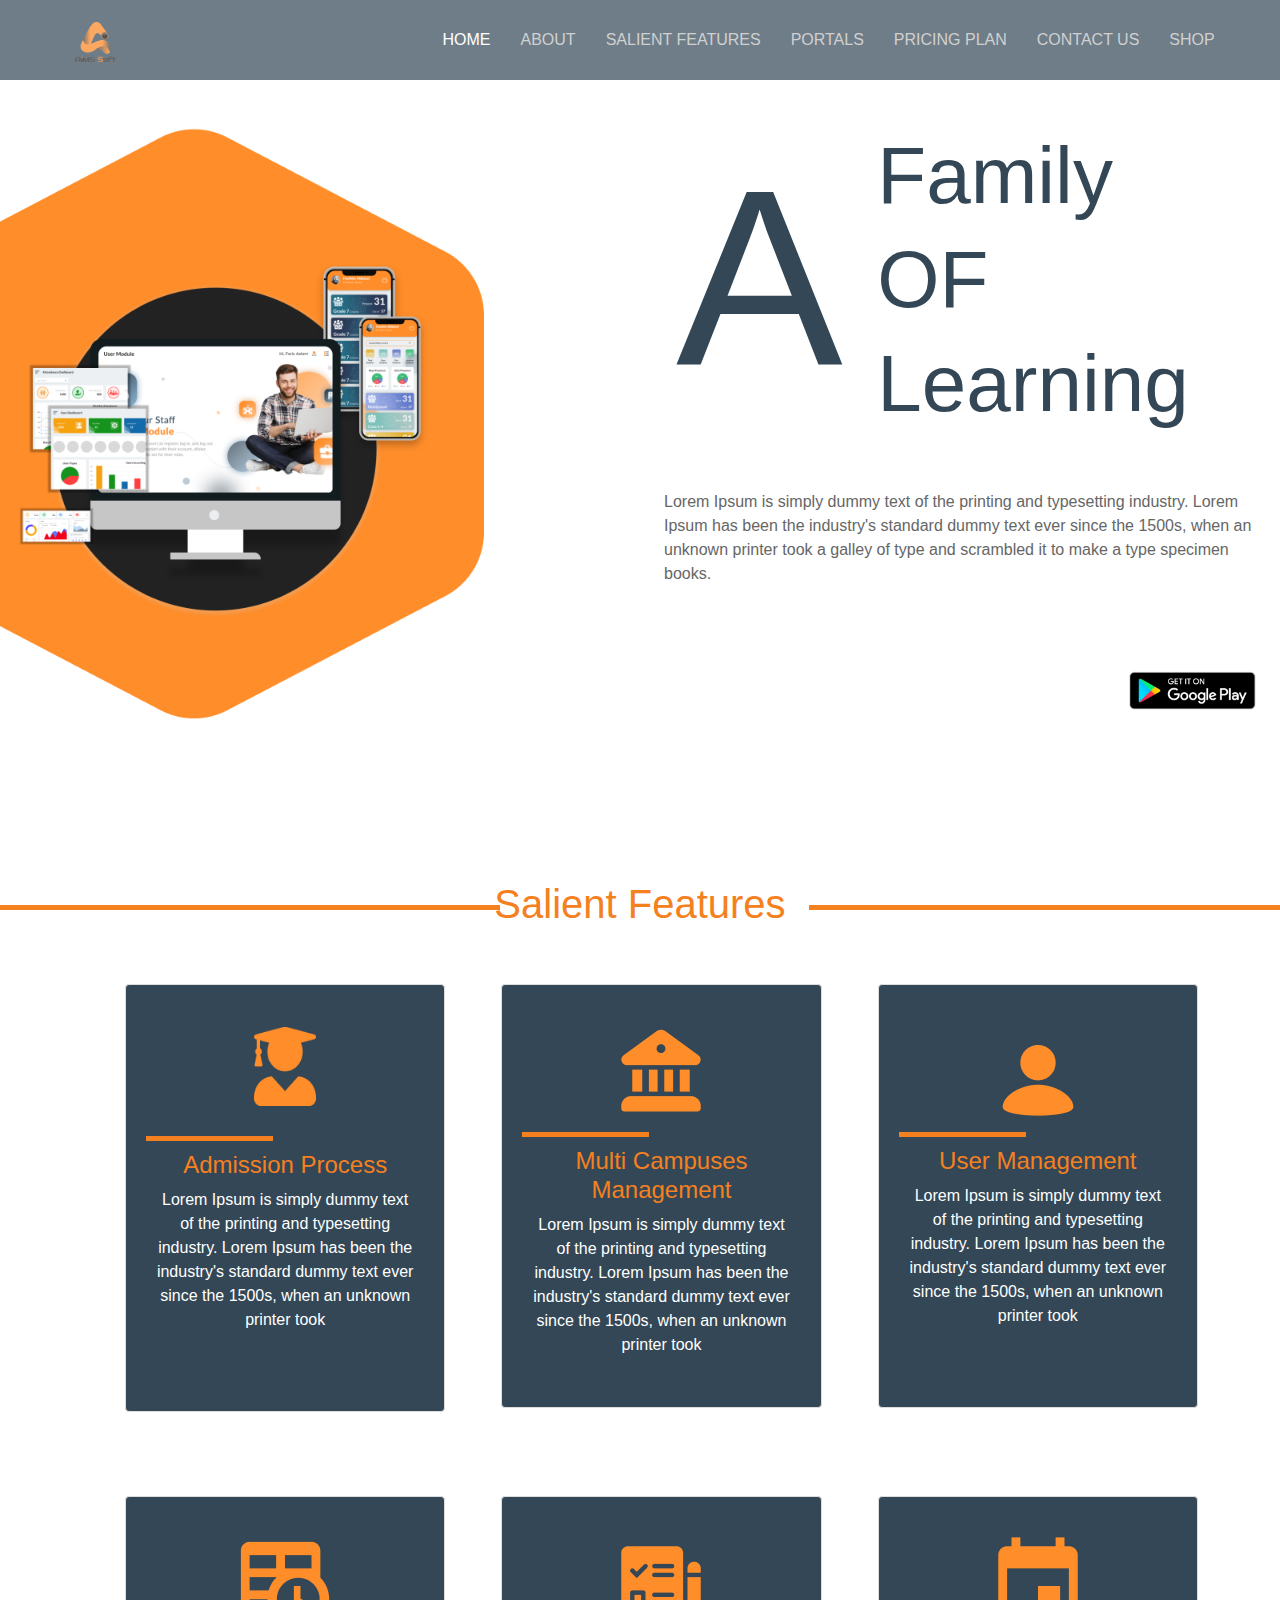
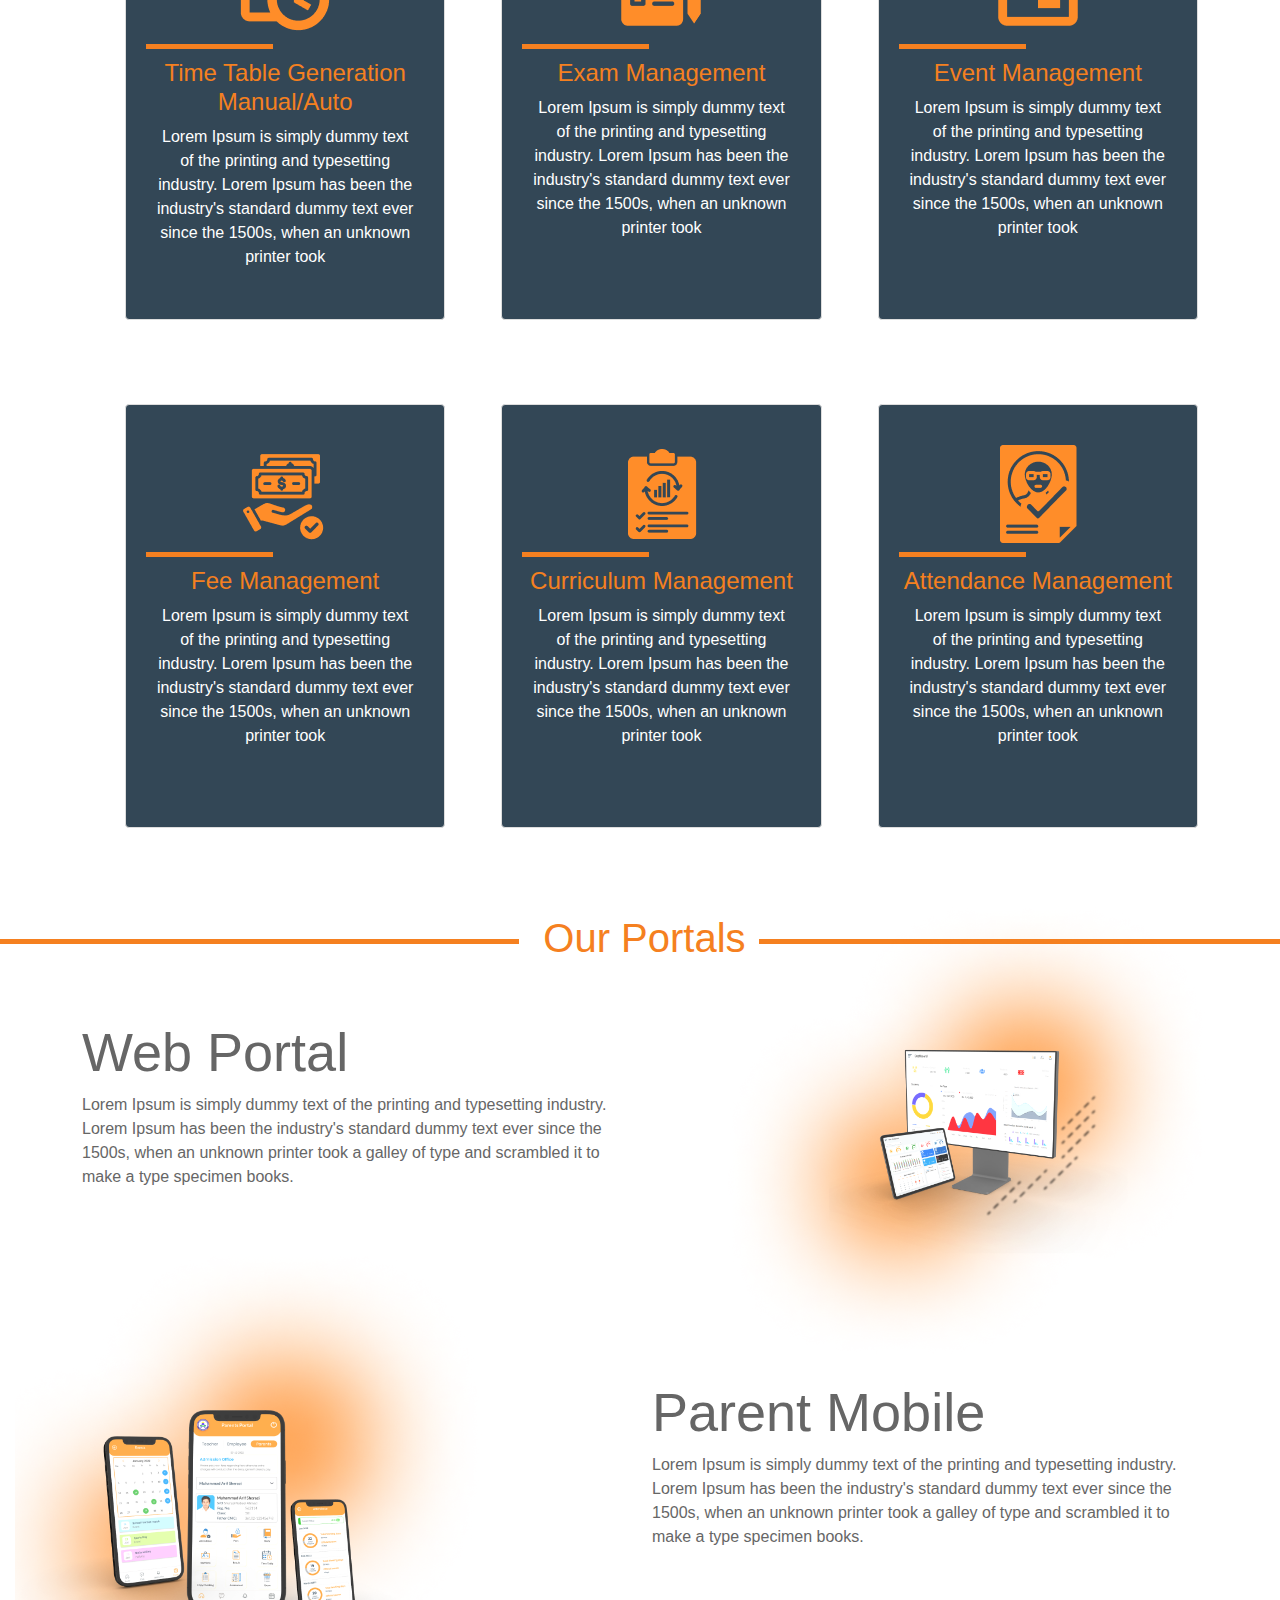
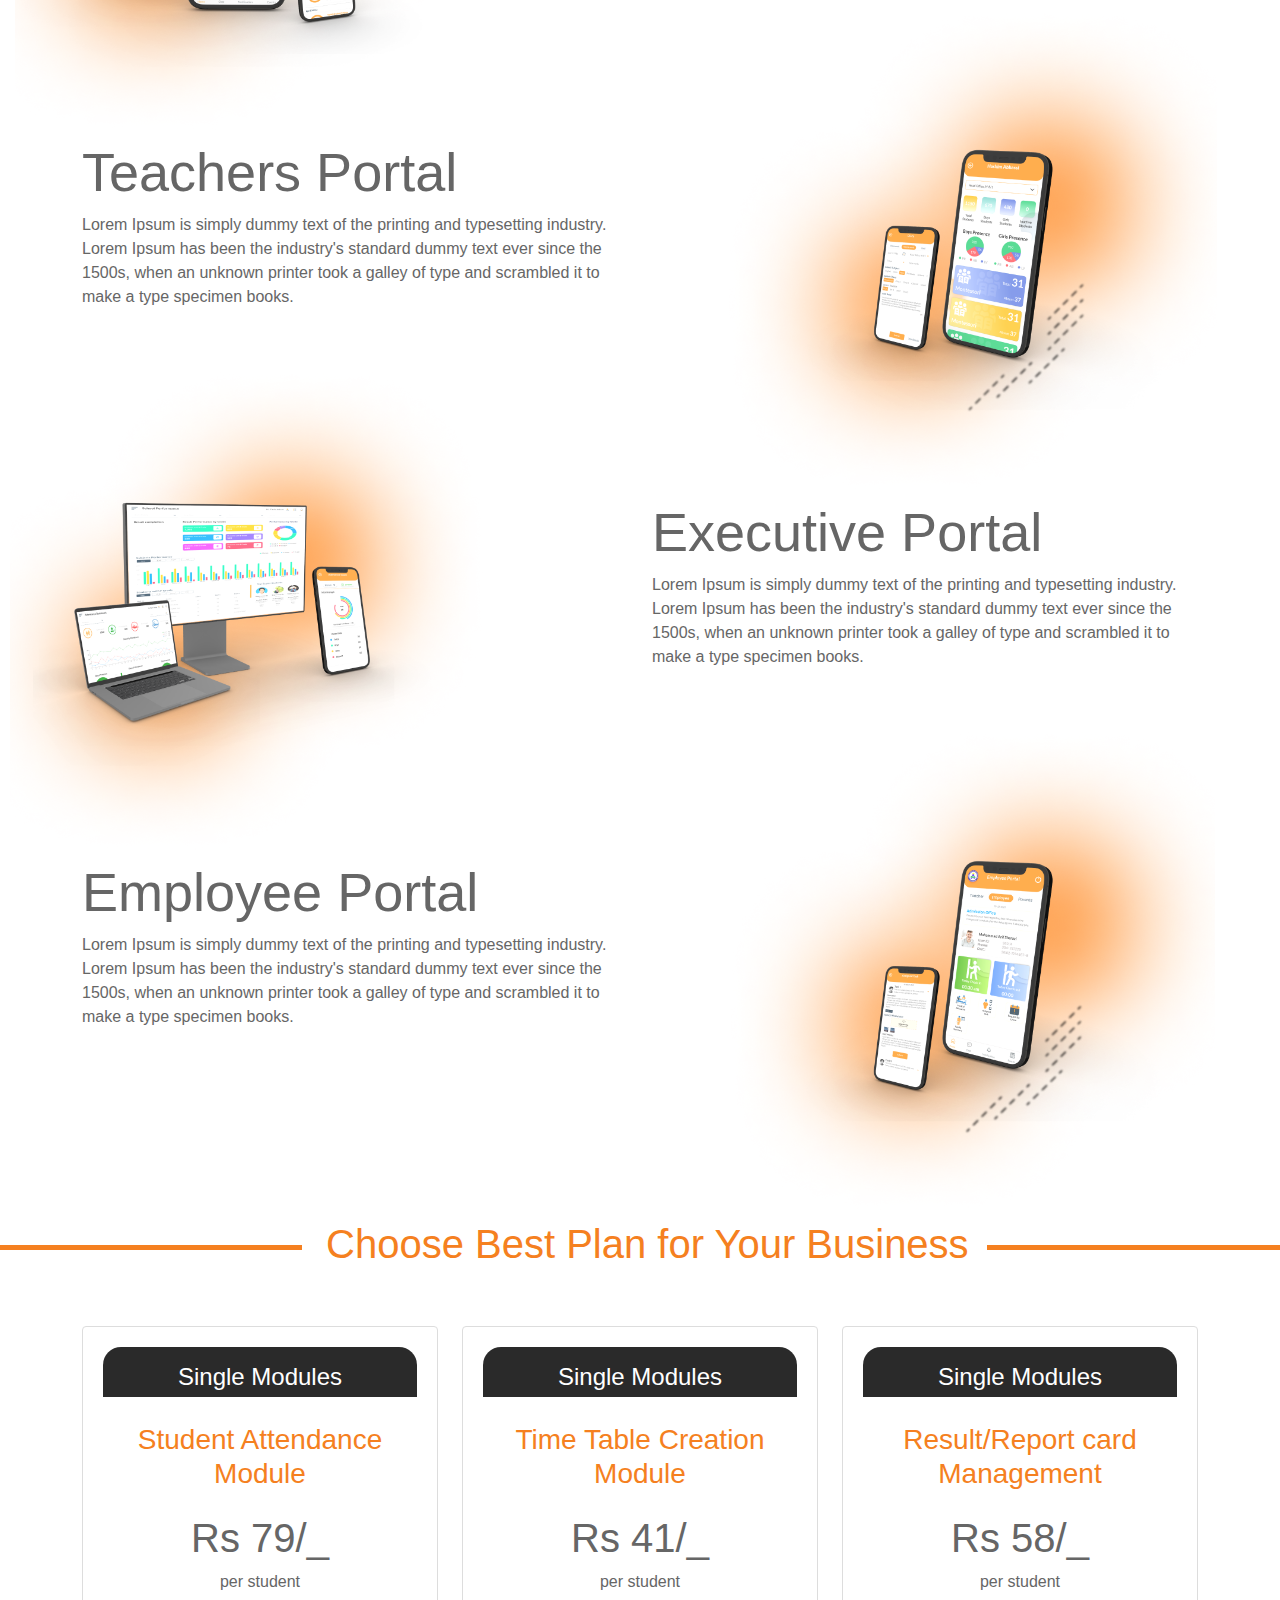
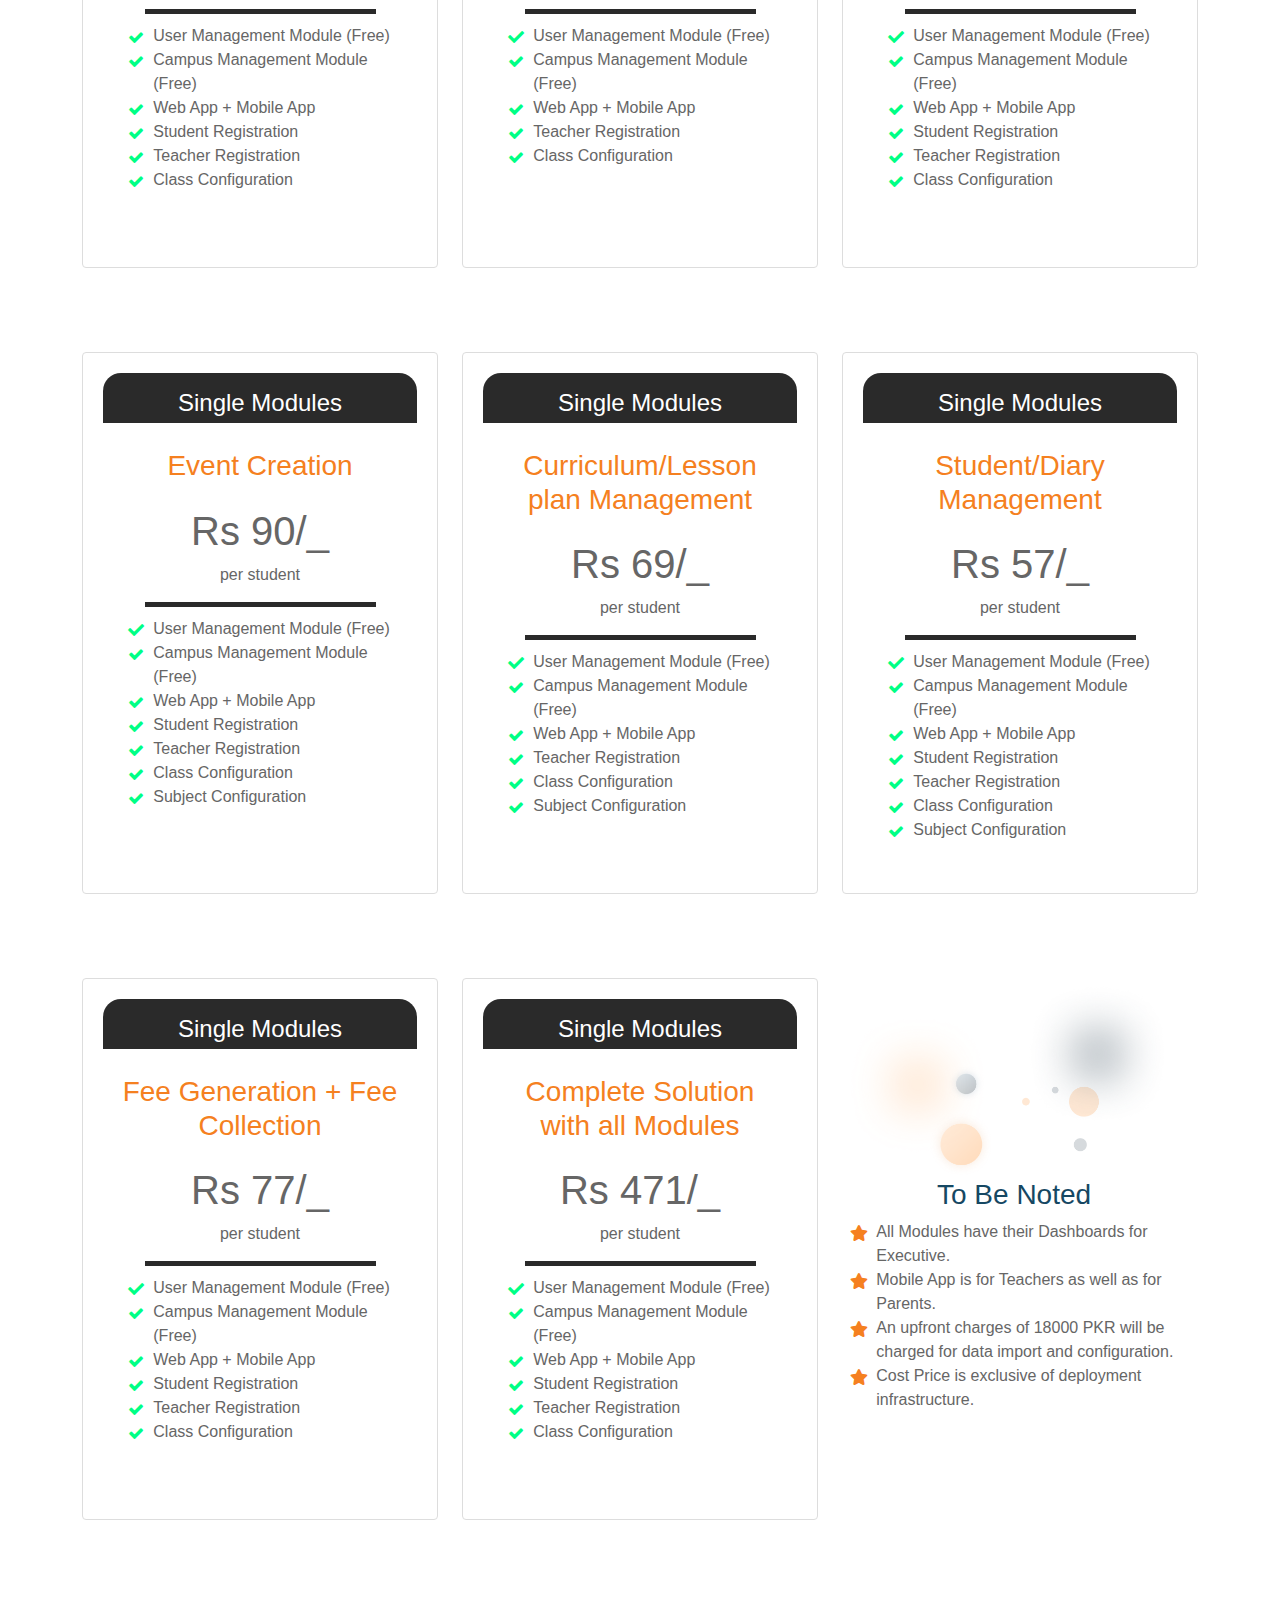
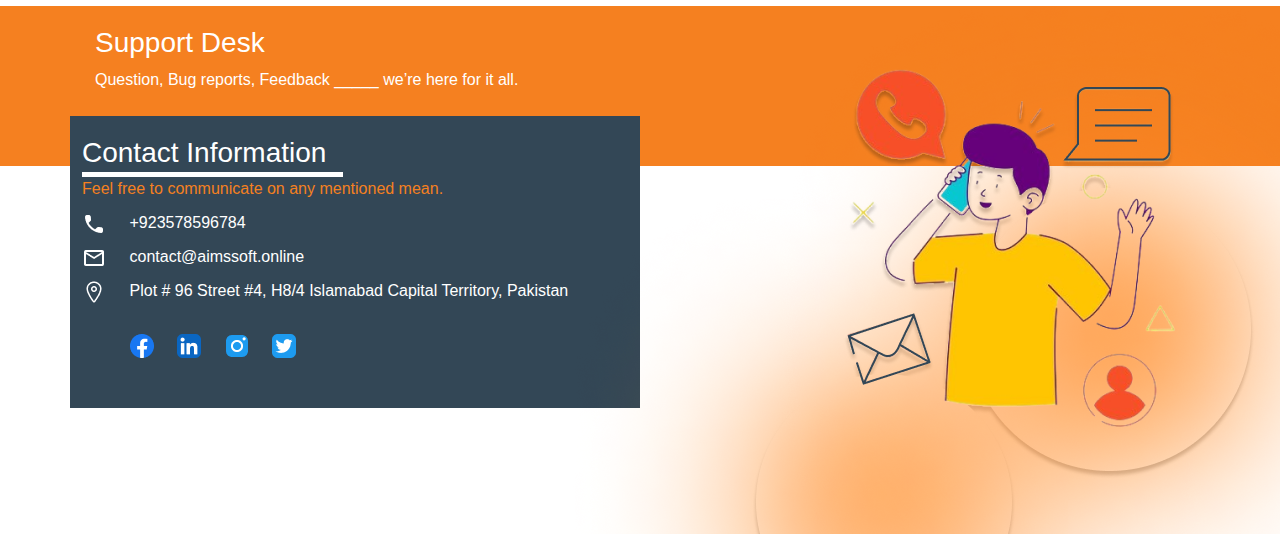
==== commit bf77d832: "meri shop page update img,content,aligments" ====
--- a/school.html
+++ b/school.html
@@ -15,6 +15,7 @@
       href="https://maxcdn.bootstrapcdn.com/font-awesome/4.6.3/css/font-awesome.min.css"
       rel="stylesheet"
     /> -->
+    <!-- Font awesome  -->
     <link rel="stylesheet" href="https://cdnjs.cloudflare.com/ajax/libs/font-awesome/5.15.4/css/all.min.css">
     <link href="https://maxcdn.bootstrapcdn.com/font-awesome/4.6.3/css/font-awesome.min.css" rel="stylesheet" />
 
@@ -833,7 +834,7 @@
         
         <div class="col-md-4">
           <img style="height: 200px;" src="assets/img/School/Group 641.png" alt="">
-          <h3 class="color-lightblue mr-lt-10">To Be Noted</h3>
+          <h3 class="color-lightblue mr-lt">To Be Noted</h3>
           <ul class="fa-ul star-li">
             <li><span class="fa-li"><i class="fas fa-star"></i></span>All Modules have their Dashboards for Executive.</li>
             <li><span class="fa-li"><i class="fas fa-star"></i></span>Mobile App is for Teachers as well as for Parents.</li>
--- a/assets/css/style.css
+++ b/assets/css/style.css
@@ -2875,6 +2875,12 @@
 .color-white{
   color: var(--fifthColor);
  }
+ .bgcolor-blue{
+  background-color: var(--ninthColor);
+ }
+ .bgcolor-lightblue{
+  background-color: var(--tenthColor);
+ }
 .card-body {
   position: relative;
   height: 500px;
@@ -2909,6 +2915,12 @@
 .mr-lt{
   margin-left: 95px;
  }
+ .mr-right--100{
+    margin-right: -100px;
+ }
+ .mr-top-85{
+  margin-top: 85px;
+ }
  .mr-lt-10{
   margin-left: 10px;
  }
@@ -3009,6 +3021,9 @@
  .mr-bottom-50{
   margin-bottom: 50px;
  }
+ .mr-bottom-100{
+  margin-bottom: 100px;
+ }
  .white-line{
   width: 100%;
   height: 5px;
@@ -3055,6 +3070,9 @@
  .bg-merishop{
   background-color: var(--eleventhColor);
  }
+ .bg-lightblue{
+  background-color: var(--tenthColor);
+ }
 
  .color-lightblue{
   color: var(--ninthColor);
@@ -3077,13 +3095,54 @@
   text-align: end;
 }
 
-
-
-
-
-
-
-
+.vertical-text {
+  /* writing-mode: vertical-rl; */
+  text-orientation: upright;
+  transform: rotate(270deg);
+ }
+ 
+.txt-align-end{
+  text-align: end;
+}
+.card {
+  padding: 20px;
+  border: 1px solid #ddd;
+  border-radius: 4px;
+  margin-bottom: 20px;
+ }
+ 
+ #rotated-text{
+  transform: rotate(270deg);
+  transform-origin: top left;
+  margin-top: 35rem;
+  /* margin-right: 10rem; */
+  font-size: 40px;
+  background-color: var(--ninthColor);
+  color: var(--sixthColor);
+  padding: 5px;
+  /* display: inline; */
+ }
+ #rotated-text-2{
+  transform: rotate(270deg);
+  /* transform-origin: top left; */
+  margin-top: 10rem;
+  /* margin-right: 10rem; */
+  font-size: 40px;
+  background-color: var(--ninthColor);
+  color: var(--sixthColor);
+  padding: 5px;
+  text-align: center;
+  /* display: inline; */
+ }
+ .pricingplan-top-tag{
+  background-color: var(--ninthColor);
+  /* display: inline-block; */
+  text-align: center;
+  /* z-index: ; */
+ }
+.z-index-1{
+  z-index: 1;
+}
 
 
 
@@ -3114,7 +3173,18 @@
 .font-2{
   font-size: 1.5rem !important;
 }
+.font-20{
+  font-size: 20px !important;
+}
 .font-merishop {
   font-family: 'Poppins', sans-serif;
  }
- +.playstore-img{
+  height: 100px;
+} 
+.font-80{
+  font-size: 80px;
+}
+
+
+
